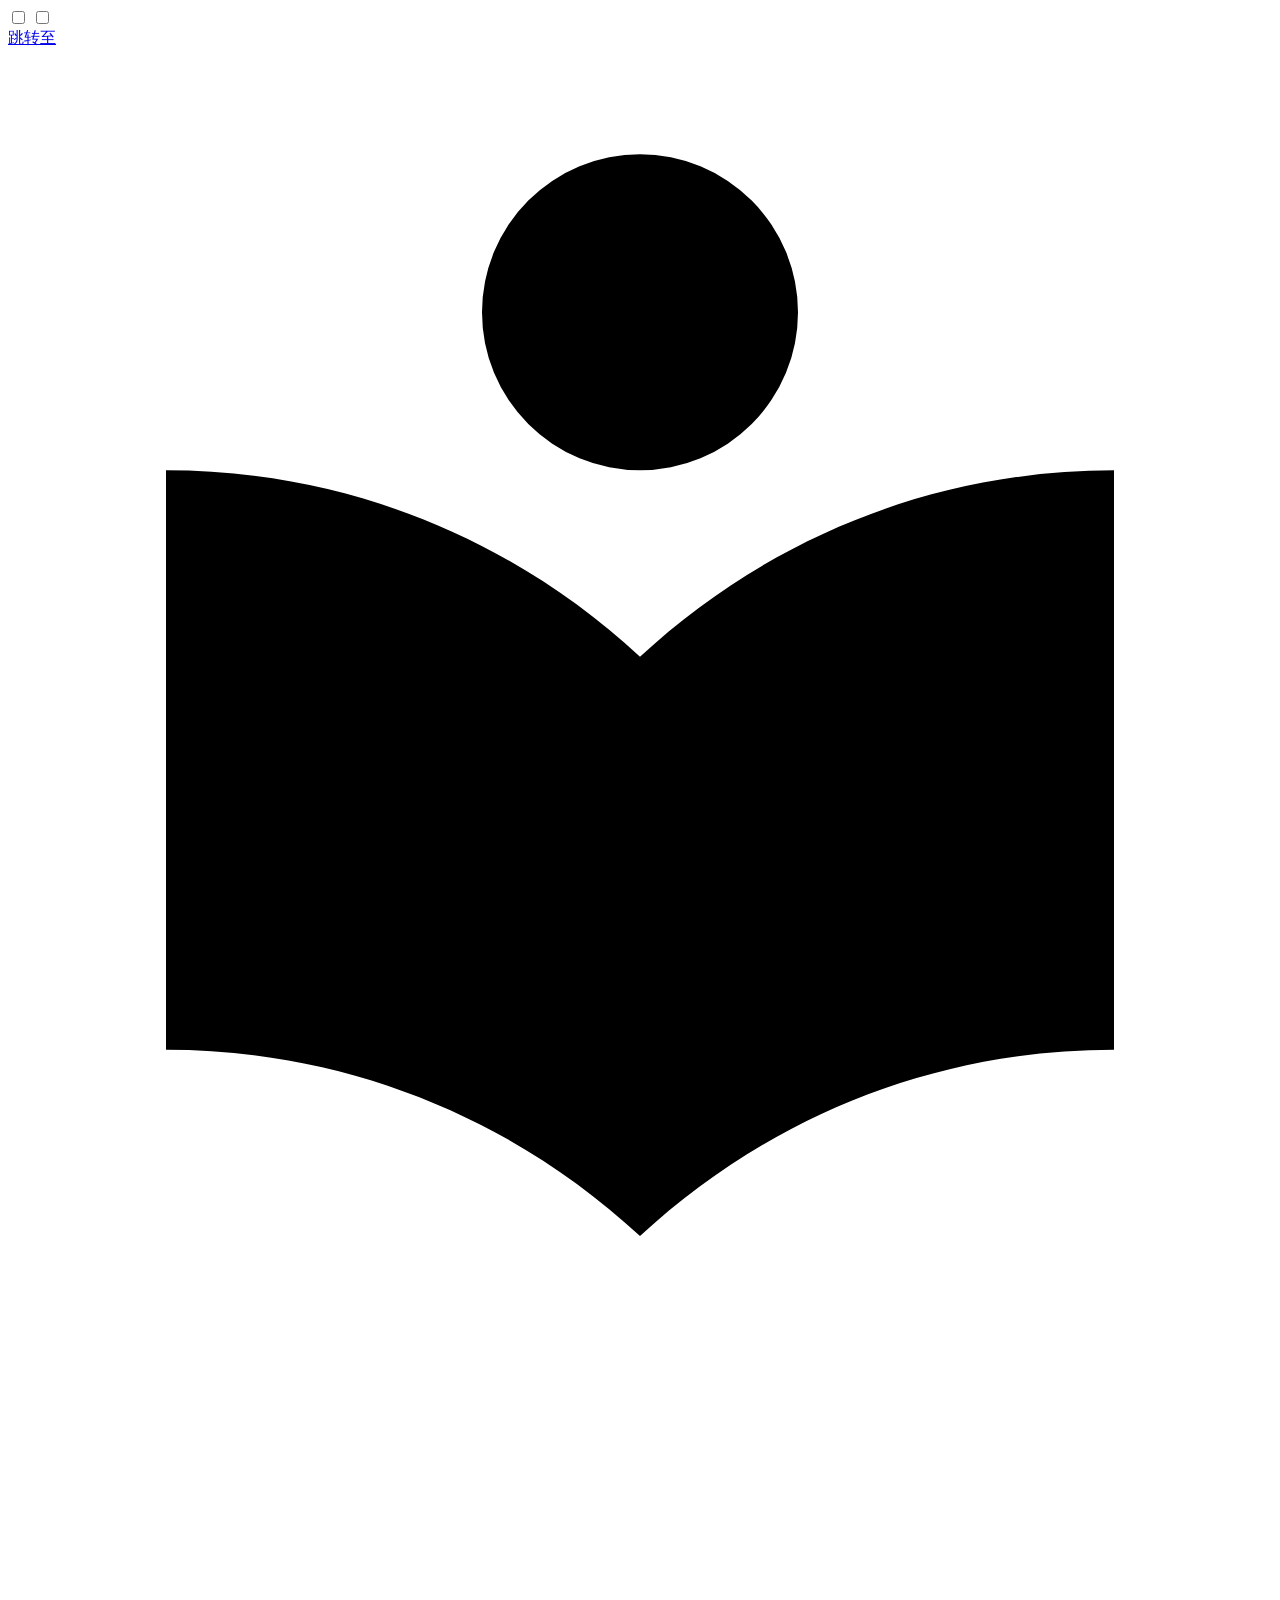
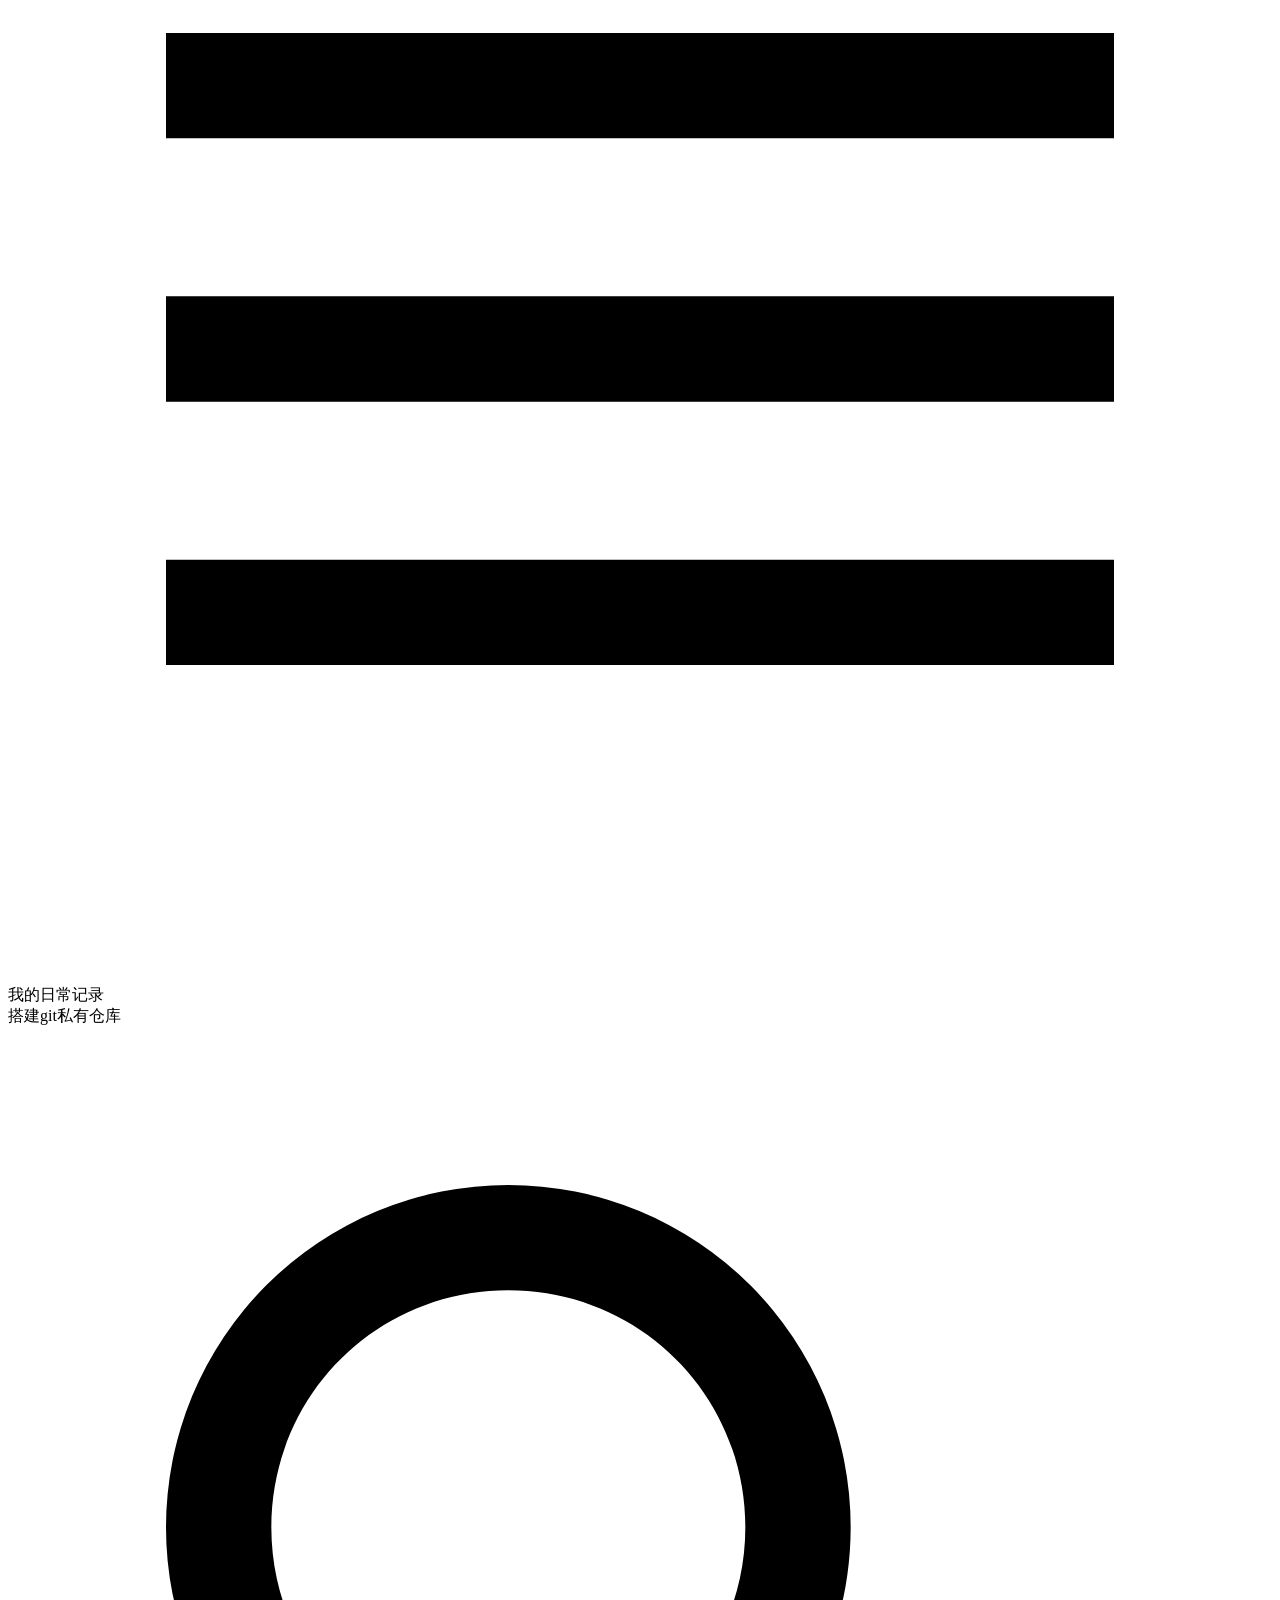
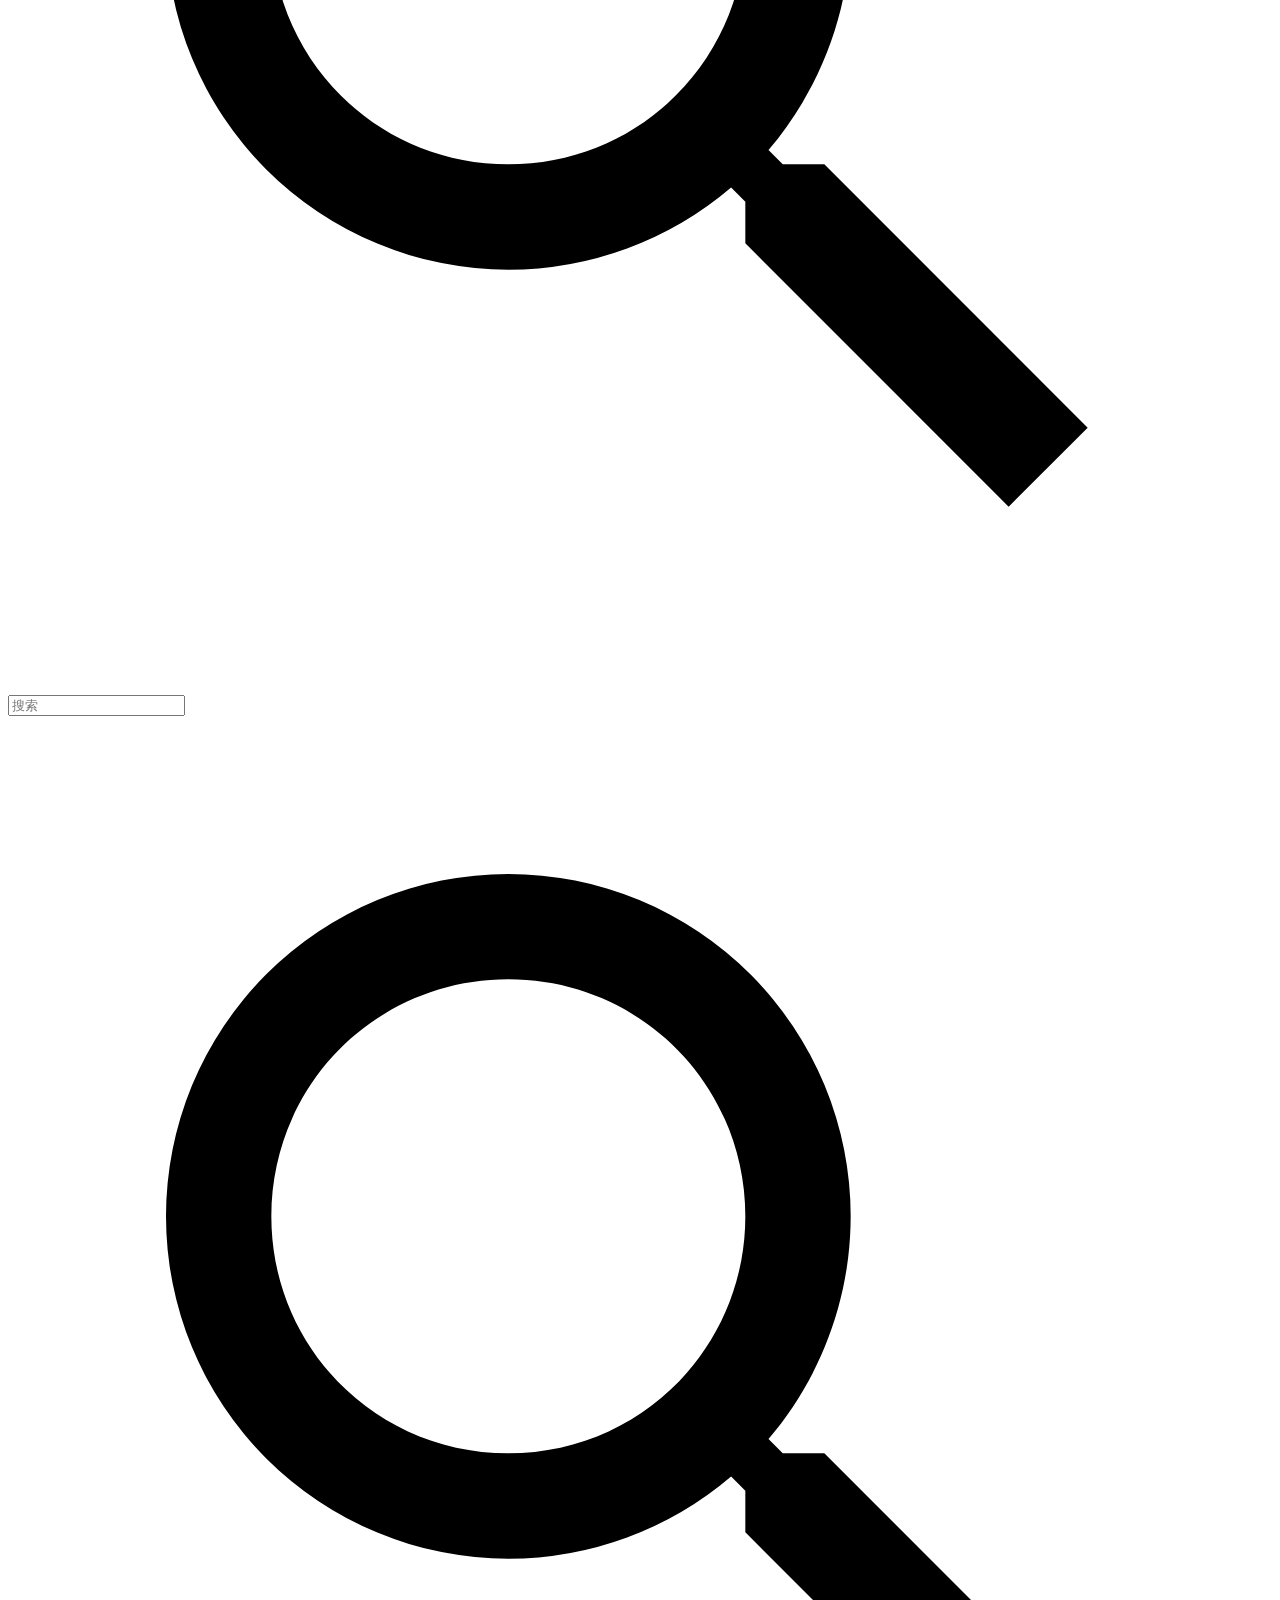
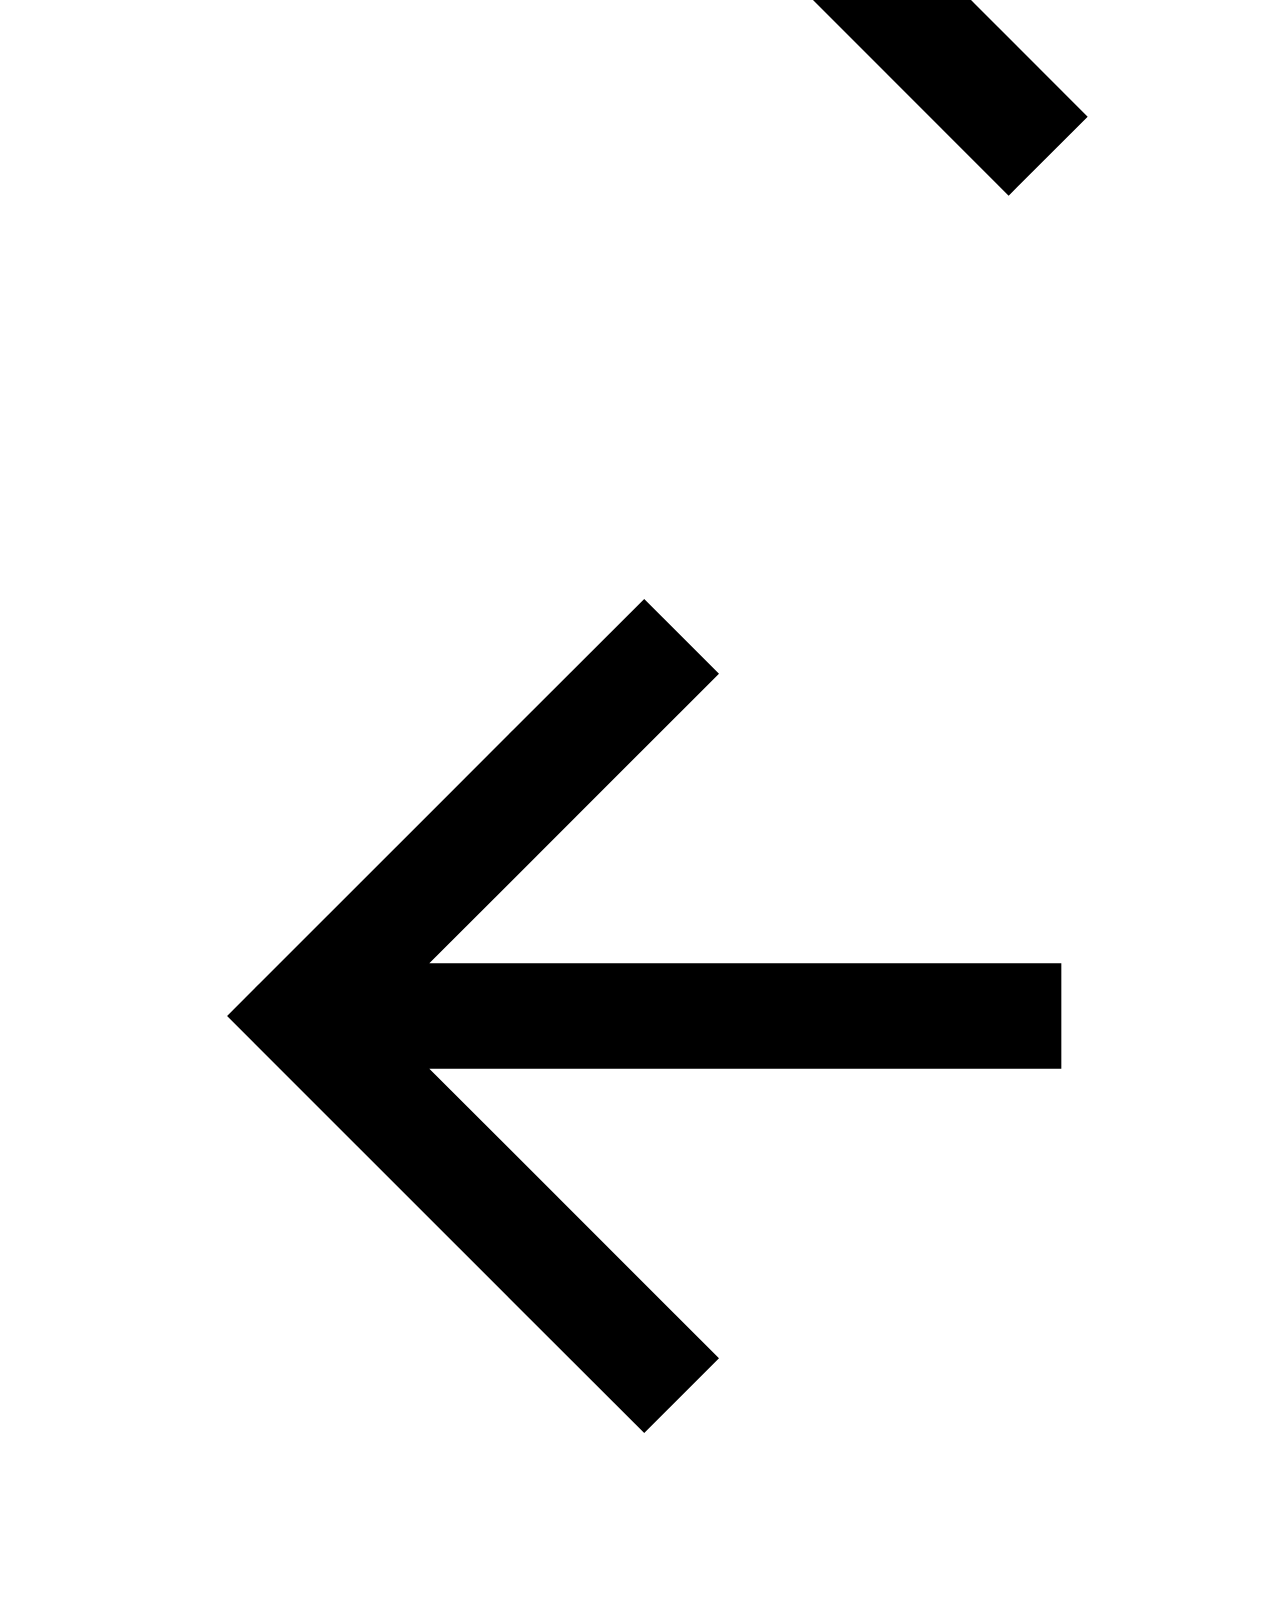
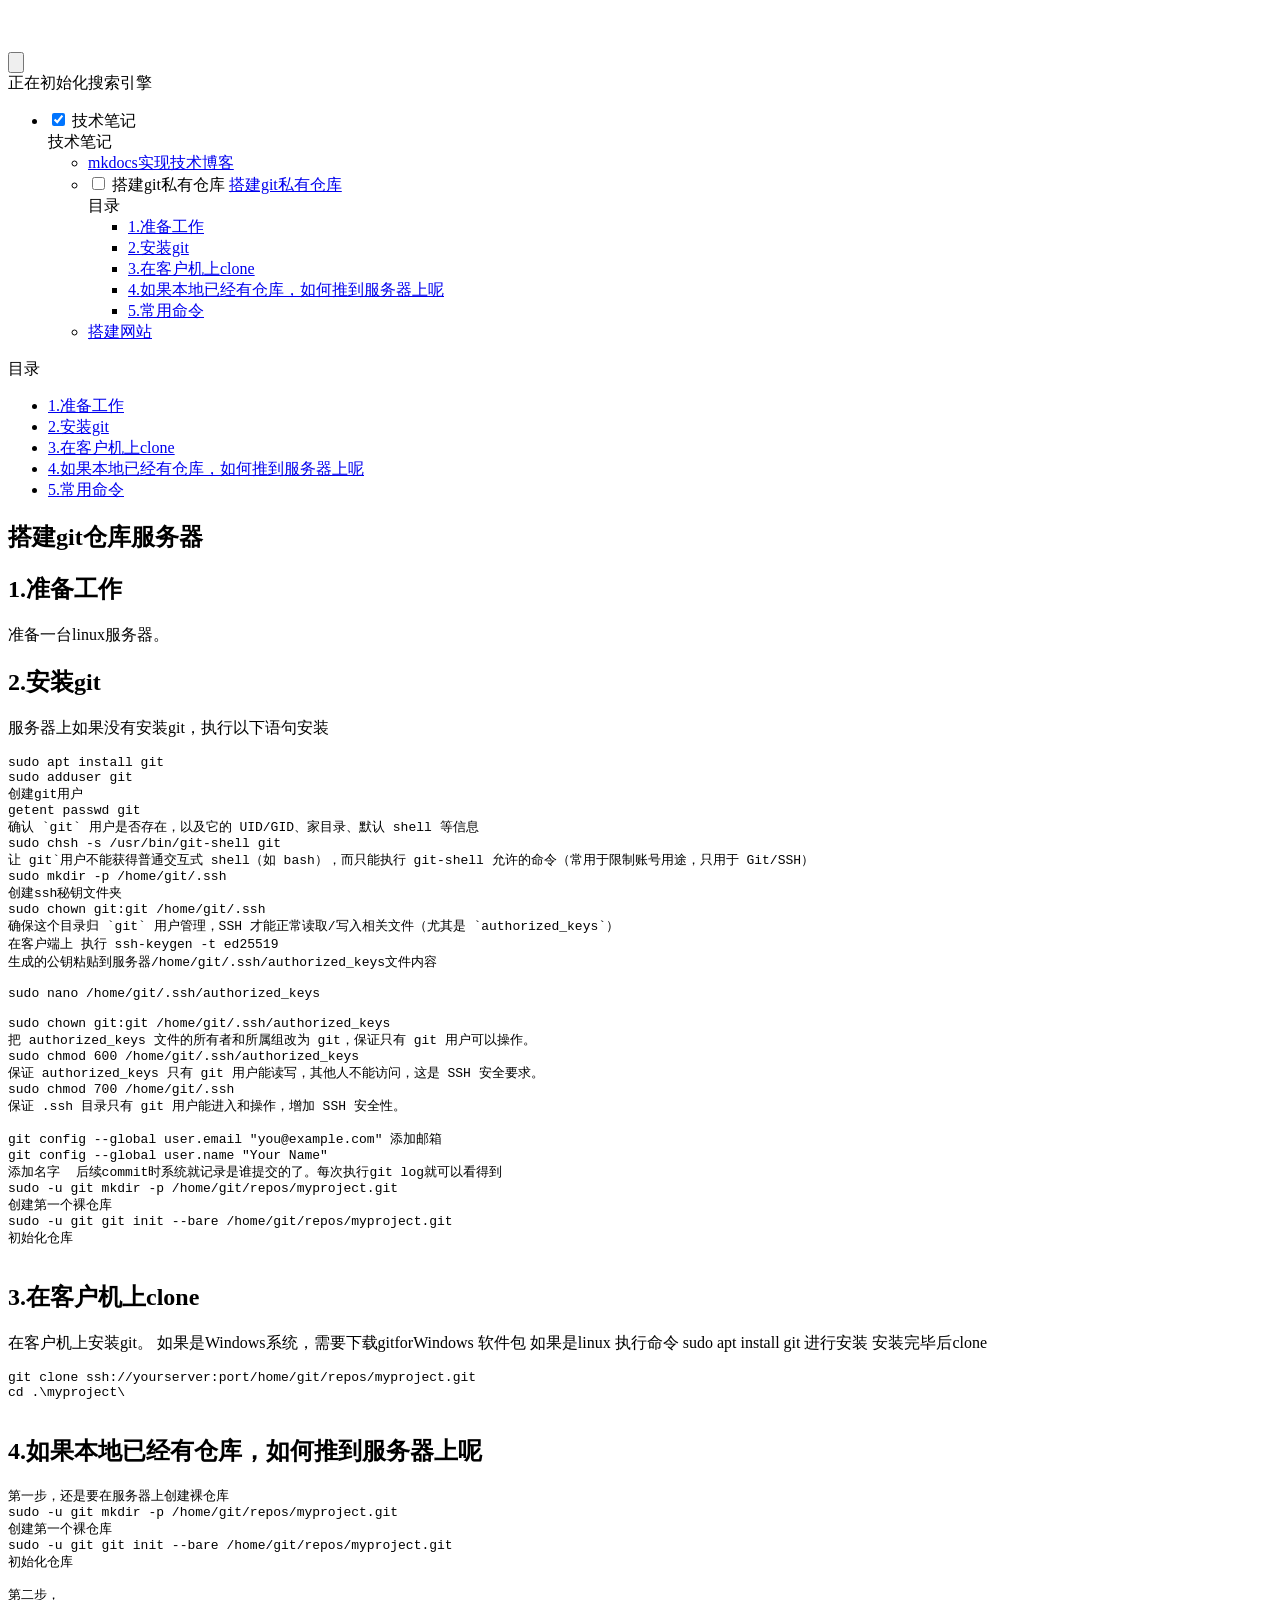
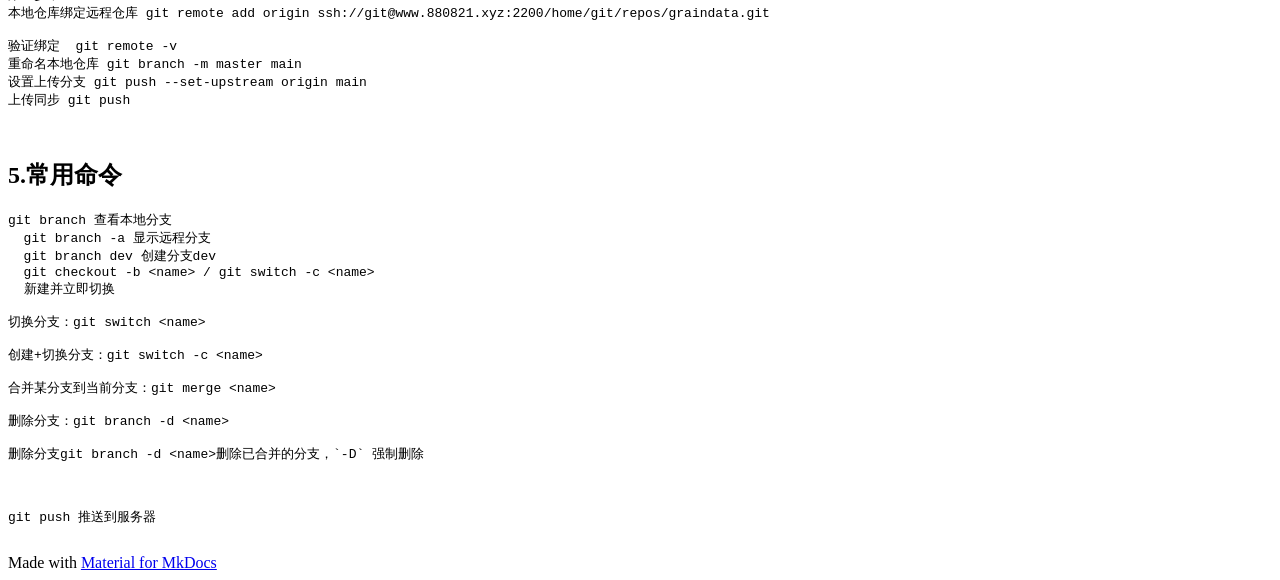
==== files/gitserver/index.html @ f260951c "Deployed 0331716 with MkDocs version: 1.6.1" ====
<!doctype html>
<html lang="zh" class="no-js">
  <head>
    
      <meta charset="utf-8">
      <meta name="viewport" content="width=device-width,initial-scale=1">
      
      
      
      
        <link rel="prev" href="../mkdocs/">
      
      
        <link rel="next" href="../website/">
      
      
        
      
      
      <link rel="icon" href="../../assets/images/favicon.png">
      <meta name="generator" content="mkdocs-1.6.1, mkdocs-material-9.7.0">
    
    
      
        <title>搭建git私有仓库 - 我的日常记录</title>
      
    
    
      <link rel="stylesheet" href="../../assets/stylesheets/main.618322db.min.css">
      
      


    
    
      
    
    
      
        
        
        <link rel="preconnect" href="https://fonts.gstatic.com" crossorigin>
        <link rel="stylesheet" href="https://fonts.googleapis.com/css?family=Roboto:300,300i,400,400i,700,700i%7CRoboto+Mono:400,400i,700,700i&display=fallback">
        <style>:root{--md-text-font:"Roboto";--md-code-font:"Roboto Mono"}</style>
      
    
    
      <link rel="stylesheet" href="../../stylesheets/extra.css">
    
    <script>__md_scope=new URL("../..",location),__md_hash=e=>[...e].reduce(((e,_)=>(e<<5)-e+_.charCodeAt(0)),0),__md_get=(e,_=localStorage,t=__md_scope)=>JSON.parse(_.getItem(t.pathname+"."+e)),__md_set=(e,_,t=localStorage,a=__md_scope)=>{try{t.setItem(a.pathname+"."+e,JSON.stringify(_))}catch(e){}}</script>
    
      

    
    
  </head>
  
  
    <body dir="ltr">
  
    
    <input class="md-toggle" data-md-toggle="drawer" type="checkbox" id="__drawer" autocomplete="off">
    <input class="md-toggle" data-md-toggle="search" type="checkbox" id="__search" autocomplete="off">
    <label class="md-overlay" for="__drawer"></label>
    <div data-md-component="skip">
      
        
        <a href="#git" class="md-skip">
          跳转至
        </a>
      
    </div>
    <div data-md-component="announce">
      
    </div>
    
    
      

  

<header class="md-header md-header--shadow" data-md-component="header">
  <nav class="md-header__inner md-grid" aria-label="页眉">
    <a href="../.." title="我的日常记录" class="md-header__button md-logo" aria-label="我的日常记录" data-md-component="logo">
      
  
  <svg xmlns="http://www.w3.org/2000/svg" viewBox="0 0 24 24"><path d="M12 8a3 3 0 0 0 3-3 3 3 0 0 0-3-3 3 3 0 0 0-3 3 3 3 0 0 0 3 3m0 3.54C9.64 9.35 6.5 8 3 8v11c3.5 0 6.64 1.35 9 3.54 2.36-2.19 5.5-3.54 9-3.54V8c-3.5 0-6.64 1.35-9 3.54"/></svg>

    </a>
    <label class="md-header__button md-icon" for="__drawer">
      
      <svg xmlns="http://www.w3.org/2000/svg" viewBox="0 0 24 24"><path d="M3 6h18v2H3zm0 5h18v2H3zm0 5h18v2H3z"/></svg>
    </label>
    <div class="md-header__title" data-md-component="header-title">
      <div class="md-header__ellipsis">
        <div class="md-header__topic">
          <span class="md-ellipsis">
            我的日常记录
          </span>
        </div>
        <div class="md-header__topic" data-md-component="header-topic">
          <span class="md-ellipsis">
            
              搭建git私有仓库
            
          </span>
        </div>
      </div>
    </div>
    
    
      <script>var palette=__md_get("__palette");if(palette&&palette.color){if("(prefers-color-scheme)"===palette.color.media){var media=matchMedia("(prefers-color-scheme: light)"),input=document.querySelector(media.matches?"[data-md-color-media='(prefers-color-scheme: light)']":"[data-md-color-media='(prefers-color-scheme: dark)']");palette.color.media=input.getAttribute("data-md-color-media"),palette.color.scheme=input.getAttribute("data-md-color-scheme"),palette.color.primary=input.getAttribute("data-md-color-primary"),palette.color.accent=input.getAttribute("data-md-color-accent")}for(var[key,value]of Object.entries(palette.color))document.body.setAttribute("data-md-color-"+key,value)}</script>
    
    
    
      
      
        <label class="md-header__button md-icon" for="__search">
          
          <svg xmlns="http://www.w3.org/2000/svg" viewBox="0 0 24 24"><path d="M9.5 3A6.5 6.5 0 0 1 16 9.5c0 1.61-.59 3.09-1.56 4.23l.27.27h.79l5 5-1.5 1.5-5-5v-.79l-.27-.27A6.52 6.52 0 0 1 9.5 16 6.5 6.5 0 0 1 3 9.5 6.5 6.5 0 0 1 9.5 3m0 2C7 5 5 7 5 9.5S7 14 9.5 14 14 12 14 9.5 12 5 9.5 5"/></svg>
        </label>
        <div class="md-search" data-md-component="search" role="dialog">
  <label class="md-search__overlay" for="__search"></label>
  <div class="md-search__inner" role="search">
    <form class="md-search__form" name="search">
      <input type="text" class="md-search__input" name="query" aria-label="搜索" placeholder="搜索" autocapitalize="off" autocorrect="off" autocomplete="off" spellcheck="false" data-md-component="search-query" required>
      <label class="md-search__icon md-icon" for="__search">
        
        <svg xmlns="http://www.w3.org/2000/svg" viewBox="0 0 24 24"><path d="M9.5 3A6.5 6.5 0 0 1 16 9.5c0 1.61-.59 3.09-1.56 4.23l.27.27h.79l5 5-1.5 1.5-5-5v-.79l-.27-.27A6.52 6.52 0 0 1 9.5 16 6.5 6.5 0 0 1 3 9.5 6.5 6.5 0 0 1 9.5 3m0 2C7 5 5 7 5 9.5S7 14 9.5 14 14 12 14 9.5 12 5 9.5 5"/></svg>
        
        <svg xmlns="http://www.w3.org/2000/svg" viewBox="0 0 24 24"><path d="M20 11v2H8l5.5 5.5-1.42 1.42L4.16 12l7.92-7.92L13.5 5.5 8 11z"/></svg>
      </label>
      <nav class="md-search__options" aria-label="查找">
        
        <button type="reset" class="md-search__icon md-icon" title="清空当前内容" aria-label="清空当前内容" tabindex="-1">
          
          <svg xmlns="http://www.w3.org/2000/svg" viewBox="0 0 24 24"><path d="M19 6.41 17.59 5 12 10.59 6.41 5 5 6.41 10.59 12 5 17.59 6.41 19 12 13.41 17.59 19 19 17.59 13.41 12z"/></svg>
        </button>
      </nav>
      
    </form>
    <div class="md-search__output">
      <div class="md-search__scrollwrap" tabindex="0" data-md-scrollfix>
        <div class="md-search-result" data-md-component="search-result">
          <div class="md-search-result__meta">
            正在初始化搜索引擎
          </div>
          <ol class="md-search-result__list" role="presentation"></ol>
        </div>
      </div>
    </div>
  </div>
</div>
      
    
    
  </nav>
  
</header>
    
    <div class="md-container" data-md-component="container">
      
      
        
          
        
      
      <main class="md-main" data-md-component="main">
        <div class="md-main__inner md-grid">
          
            
              
              <div class="md-sidebar md-sidebar--primary" data-md-component="sidebar" data-md-type="navigation" >
                <div class="md-sidebar__scrollwrap">
                  <div class="md-sidebar__inner">
                    



<nav class="md-nav md-nav--primary" aria-label="导航栏" data-md-level="0">
  <label class="md-nav__title" for="__drawer">
    <a href="../.." title="我的日常记录" class="md-nav__button md-logo" aria-label="我的日常记录" data-md-component="logo">
      
  
  <svg xmlns="http://www.w3.org/2000/svg" viewBox="0 0 24 24"><path d="M12 8a3 3 0 0 0 3-3 3 3 0 0 0-3-3 3 3 0 0 0-3 3 3 3 0 0 0 3 3m0 3.54C9.64 9.35 6.5 8 3 8v11c3.5 0 6.64 1.35 9 3.54 2.36-2.19 5.5-3.54 9-3.54V8c-3.5 0-6.64 1.35-9 3.54"/></svg>

    </a>
    我的日常记录
  </label>
  
  <ul class="md-nav__list" data-md-scrollfix>
    
      
      
  
  
    
  
  
  
    
    
    
    
      
        
        
      
    
    
    <li class="md-nav__item md-nav__item--active md-nav__item--section md-nav__item--nested">
      
        
        
        <input class="md-nav__toggle md-toggle " type="checkbox" id="__nav_1" checked>
        
          
          <label class="md-nav__link" for="__nav_1" id="__nav_1_label" tabindex="">
            
  
  
  <span class="md-ellipsis">
    
  
    技术笔记
  

    
  </span>
  
  

            <span class="md-nav__icon md-icon"></span>
          </label>
        
        <nav class="md-nav" data-md-level="1" aria-labelledby="__nav_1_label" aria-expanded="true">
          <label class="md-nav__title" for="__nav_1">
            <span class="md-nav__icon md-icon"></span>
            
  
    技术笔记
  

          </label>
          <ul class="md-nav__list" data-md-scrollfix>
            
              
                
  
  
  
  
    <li class="md-nav__item">
      <a href="../mkdocs/" class="md-nav__link">
        
  
  
  <span class="md-ellipsis">
    
  
    mkdocs实现技术博客
  

    
  </span>
  
  

      </a>
    </li>
  

              
            
              
                
  
  
    
  
  
  
    <li class="md-nav__item md-nav__item--active">
      
      <input class="md-nav__toggle md-toggle" type="checkbox" id="__toc">
      
      
        
      
      
        <label class="md-nav__link md-nav__link--active" for="__toc">
          
  
  
  <span class="md-ellipsis">
    
  
    搭建git私有仓库
  

    
  </span>
  
  

          <span class="md-nav__icon md-icon"></span>
        </label>
      
      <a href="./" class="md-nav__link md-nav__link--active">
        
  
  
  <span class="md-ellipsis">
    
  
    搭建git私有仓库
  

    
  </span>
  
  

      </a>
      
        

<nav class="md-nav md-nav--secondary" aria-label="目录">
  
  
  
    
  
  
    <label class="md-nav__title" for="__toc">
      <span class="md-nav__icon md-icon"></span>
      目录
    </label>
    <ul class="md-nav__list" data-md-component="toc" data-md-scrollfix>
      
        <li class="md-nav__item">
  <a href="#1" class="md-nav__link">
    <span class="md-ellipsis">
      
        1.准备工作
      
    </span>
  </a>
  
</li>
      
        <li class="md-nav__item">
  <a href="#2git" class="md-nav__link">
    <span class="md-ellipsis">
      
        2.安装git
      
    </span>
  </a>
  
</li>
      
        <li class="md-nav__item">
  <a href="#3clone" class="md-nav__link">
    <span class="md-ellipsis">
      
        3.在客户机上clone
      
    </span>
  </a>
  
</li>
      
        <li class="md-nav__item">
  <a href="#4" class="md-nav__link">
    <span class="md-ellipsis">
      
        4.如果本地已经有仓库，如何推到服务器上呢
      
    </span>
  </a>
  
</li>
      
        <li class="md-nav__item">
  <a href="#5" class="md-nav__link">
    <span class="md-ellipsis">
      
        5.常用命令
      
    </span>
  </a>
  
</li>
      
    </ul>
  
</nav>
      
    </li>
  

              
            
              
                
  
  
  
  
    <li class="md-nav__item">
      <a href="../website/" class="md-nav__link">
        
  
  
  <span class="md-ellipsis">
    
  
    搭建网站
  

    
  </span>
  
  

      </a>
    </li>
  

              
            
          </ul>
        </nav>
      
    </li>
  

    
  </ul>
</nav>
                  </div>
                </div>
              </div>
            
            
              
              <div class="md-sidebar md-sidebar--secondary" data-md-component="sidebar" data-md-type="toc" >
                <div class="md-sidebar__scrollwrap">
                  <div class="md-sidebar__inner">
                    

<nav class="md-nav md-nav--secondary" aria-label="目录">
  
  
  
    
  
  
    <label class="md-nav__title" for="__toc">
      <span class="md-nav__icon md-icon"></span>
      目录
    </label>
    <ul class="md-nav__list" data-md-component="toc" data-md-scrollfix>
      
        <li class="md-nav__item">
  <a href="#1" class="md-nav__link">
    <span class="md-ellipsis">
      
        1.准备工作
      
    </span>
  </a>
  
</li>
      
        <li class="md-nav__item">
  <a href="#2git" class="md-nav__link">
    <span class="md-ellipsis">
      
        2.安装git
      
    </span>
  </a>
  
</li>
      
        <li class="md-nav__item">
  <a href="#3clone" class="md-nav__link">
    <span class="md-ellipsis">
      
        3.在客户机上clone
      
    </span>
  </a>
  
</li>
      
        <li class="md-nav__item">
  <a href="#4" class="md-nav__link">
    <span class="md-ellipsis">
      
        4.如果本地已经有仓库，如何推到服务器上呢
      
    </span>
  </a>
  
</li>
      
        <li class="md-nav__item">
  <a href="#5" class="md-nav__link">
    <span class="md-ellipsis">
      
        5.常用命令
      
    </span>
  </a>
  
</li>
      
    </ul>
  
</nav>
                  </div>
                </div>
              </div>
            
          
          
            <div class="md-content" data-md-component="content">
              
              <article class="md-content__inner md-typeset">
                
                  



<h1 id="git">搭建git仓库服务器</h1>
<h2 id="1">1.准备工作</h2>
<p>准备一台linux服务器。</p>
<h2 id="2git">2.安装git</h2>
<p>服务器上如果没有安装git，执行以下语句安装</p>
<pre><code>sudo apt install git
sudo adduser git 
创建git用户
getent passwd git 
确认 `git` 用户是否存在，以及它的 UID/GID、家目录、默认 shell 等信息
sudo chsh -s /usr/bin/git-shell git 
让 git`用户不能获得普通交互式 shell（如 bash），而只能执行 git-shell 允许的命令（常用于限制账号用途，只用于 Git/SSH）
sudo mkdir -p /home/git/.ssh 
创建ssh秘钥文件夹
sudo chown git:git /home/git/.ssh
确保这个目录归 `git` 用户管理，SSH 才能正常读取/写入相关文件（尤其是 `authorized_keys`）
在客户端上 执行 ssh-keygen -t ed25519 
生成的公钥粘贴到服务器/home/git/.ssh/authorized_keys文件内容

sudo nano /home/git/.ssh/authorized_keys

sudo chown git:git /home/git/.ssh/authorized_keys
把 authorized_keys 文件的所有者和所属组改为 git，保证只有 git 用户可以操作。
sudo chmod 600 /home/git/.ssh/authorized_keys
保证 authorized_keys 只有 git 用户能读写，其他人不能访问，这是 SSH 安全要求。
sudo chmod 700 /home/git/.ssh
保证 .ssh 目录只有 git 用户能进入和操作，增加 SSH 安全性。

git config --global user.email &quot;you@example.com&quot; 添加邮箱
git config --global user.name &quot;Your Name&quot;
添加名字  后续commit时系统就记录是谁提交的了。每次执行git log就可以看得到
sudo -u git mkdir -p /home/git/repos/myproject.git
创建第一个裸仓库
sudo -u git git init --bare /home/git/repos/myproject.git
初始化仓库

</code></pre>
<h2 id="3clone">3.在客户机上clone</h2>
<p>在客户机上安装git。
如果是Windows系统，需要下载gitforWindows 软件包
如果是linux 
执行命令 sudo apt install git 进行安装
安装完毕后clone</p>
<pre><code>git clone ssh://yourserver:port/home/git/repos/myproject.git
cd .\myproject\

</code></pre>
<h2 id="4">4.如果本地已经有仓库，如何推到服务器上呢</h2>
<pre><code>第一步，还是要在服务器上创建裸仓库
sudo -u git mkdir -p /home/git/repos/myproject.git
创建第一个裸仓库
sudo -u git git init --bare /home/git/repos/myproject.git
初始化仓库

第二步，
本地仓库绑定远程仓库 git remote add origin ssh://git@www.880821.xyz:2200/home/git/repos/graindata.git

验证绑定  git remote -v
重命名本地仓库 git branch -m master main
设置上传分支 git push --set-upstream origin main
上传同步 git push


</code></pre>
<h2 id="5">5.常用命令</h2>
<pre><code>git branch 查看本地分支
  git branch -a 显示远程分支
  git branch dev 创建分支dev
  git checkout -b &lt;name&gt; / git switch -c &lt;name&gt;
  新建并立即切换

切换分支：git switch &lt;name&gt;

创建+切换分支：git switch -c &lt;name&gt;

合并某分支到当前分支：git merge &lt;name&gt;

删除分支：git branch -d &lt;name&gt;

删除分支git branch -d &lt;name&gt;删除已合并的分支，`-D` 强制删除



git push 推送到服务器

</code></pre>












                
              </article>
            </div>
          
          
<script>var target=document.getElementById(location.hash.slice(1));target&&target.name&&(target.checked=target.name.startsWith("__tabbed_"))</script>
        </div>
        
      </main>
      
        <footer class="md-footer">
  
  <div class="md-footer-meta md-typeset">
    <div class="md-footer-meta__inner md-grid">
      <div class="md-copyright">
  
  
    Made with
    <a href="https://squidfunk.github.io/mkdocs-material/" target="_blank" rel="noopener">
      Material for MkDocs
    </a>
  
</div>
      
    </div>
  </div>
</footer>
      
    </div>
    <div class="md-dialog" data-md-component="dialog">
      <div class="md-dialog__inner md-typeset"></div>
    </div>
    
    
    
      
      
      <script id="__config" type="application/json">{"annotate": null, "base": "../..", "features": ["navigation.sections", "navigation.expand"], "search": "../../assets/javascripts/workers/search.7a47a382.min.js", "tags": null, "translations": {"clipboard.copied": "\u5df2\u590d\u5236", "clipboard.copy": "\u590d\u5236", "search.result.more.one": "\u5728\u8be5\u9875\u4e0a\u8fd8\u6709 1 \u4e2a\u7b26\u5408\u6761\u4ef6\u7684\u7ed3\u679c", "search.result.more.other": "\u5728\u8be5\u9875\u4e0a\u8fd8\u6709 # \u4e2a\u7b26\u5408\u6761\u4ef6\u7684\u7ed3\u679c", "search.result.none": "\u6ca1\u6709\u627e\u5230\u7b26\u5408\u6761\u4ef6\u7684\u7ed3\u679c", "search.result.one": "\u627e\u5230 1 \u4e2a\u7b26\u5408\u6761\u4ef6\u7684\u7ed3\u679c", "search.result.other": "# \u4e2a\u7b26\u5408\u6761\u4ef6\u7684\u7ed3\u679c", "search.result.placeholder": "\u952e\u5165\u4ee5\u5f00\u59cb\u641c\u7d22", "search.result.term.missing": "\u7f3a\u5c11", "select.version": "\u9009\u62e9\u5f53\u524d\u7248\u672c"}, "version": null}</script>
    
    
      <script src="../../assets/javascripts/bundle.e71a0d61.min.js"></script>
      
    
  </body>
</html>
---- stylesheets/extra.css ----
/* 隐藏左侧导航栏顶部的 site_name */
.md-nav--primary > .md-nav__title {
  display: none;
}
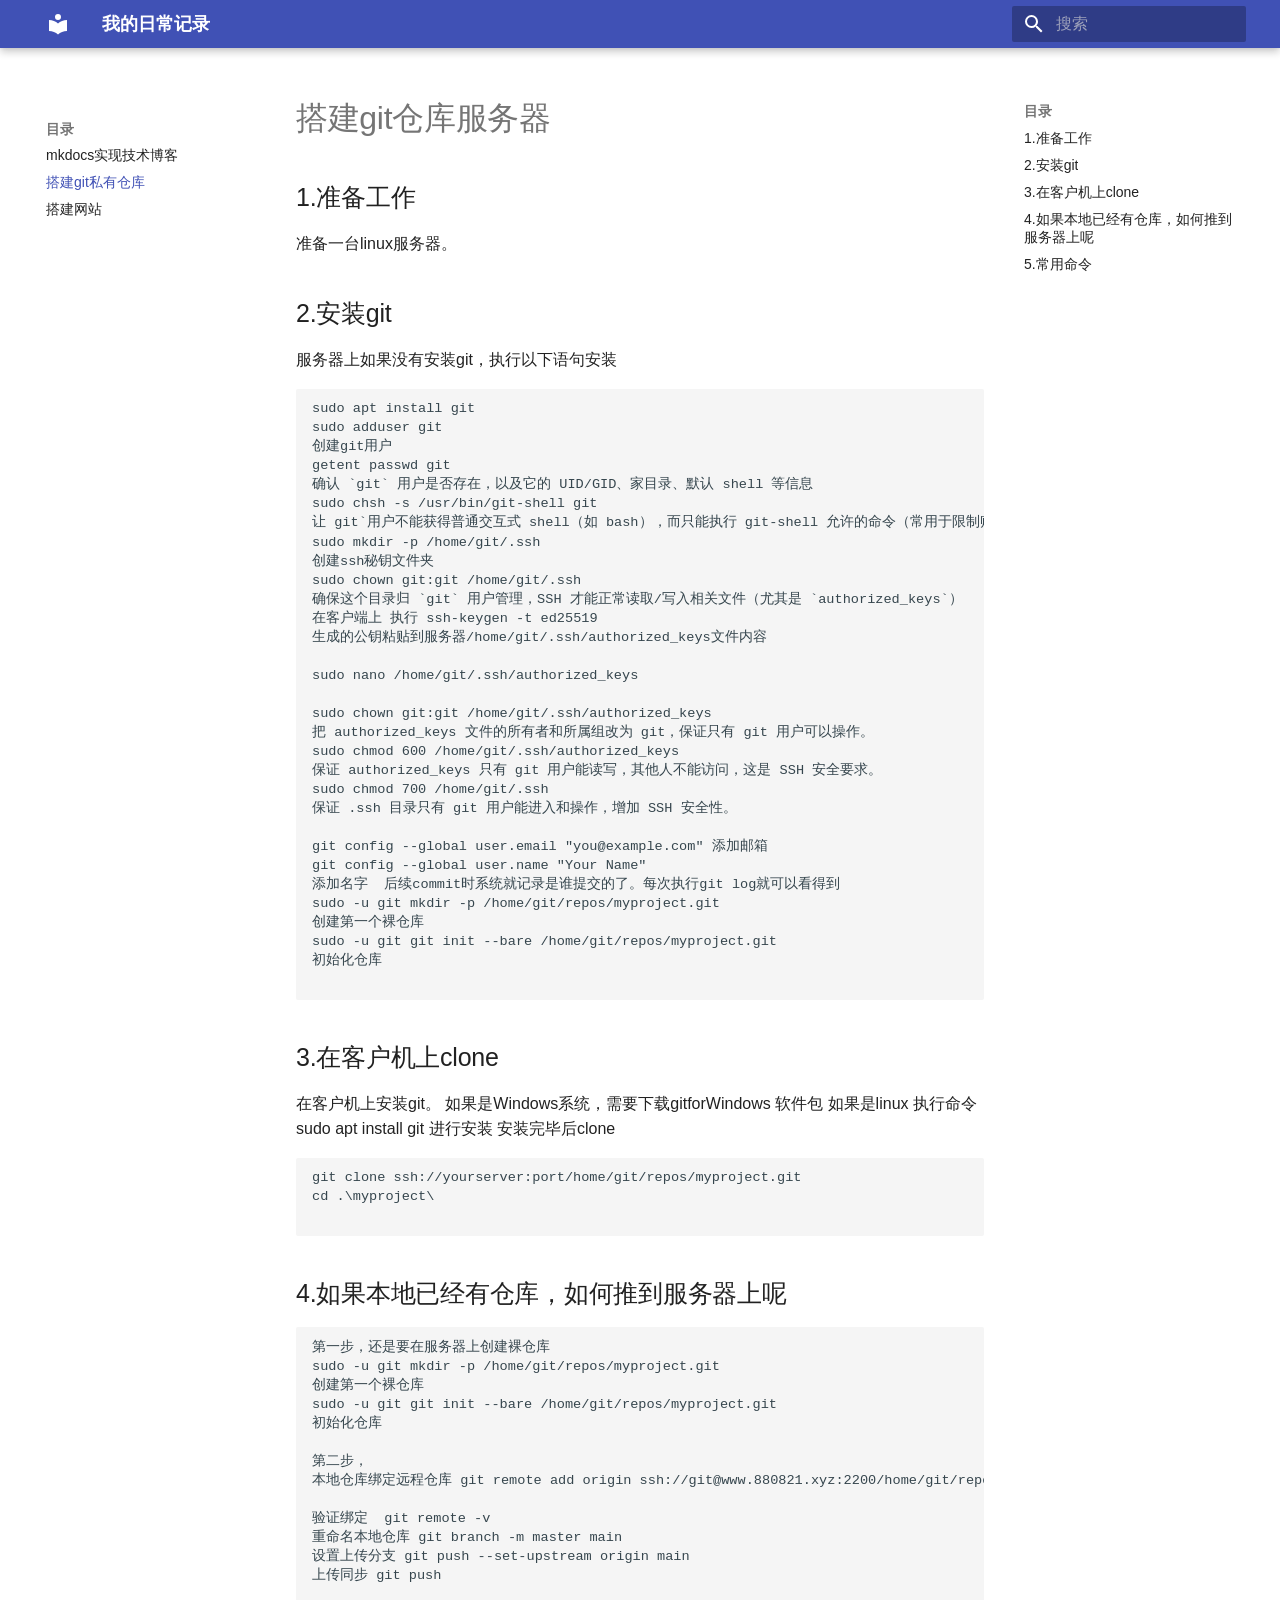
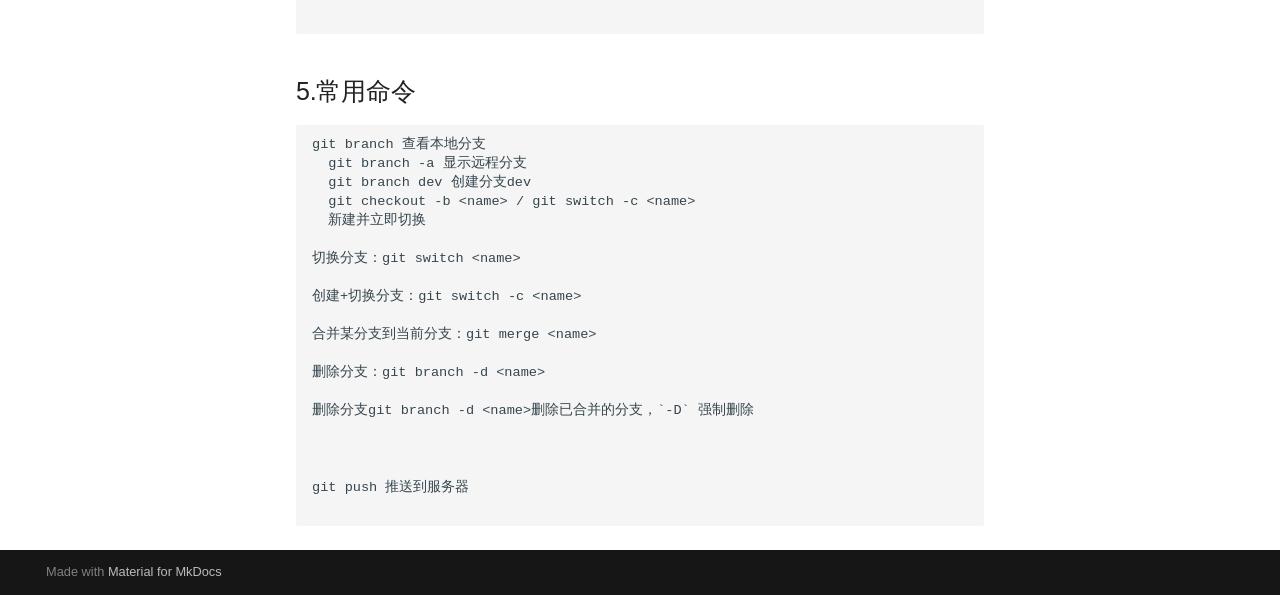
==== commit 26bc3b8a: "Deployed 0331716 with MkDocs version: 1.6.1" ====
--- a/files/gitserver/index.html
+++ b/files/gitserver/index.html
@@ -19,7 +19,7 @@
       
       
       <link rel="icon" href="../../assets/images/favicon.png">
-      <meta name="generator" content="mkdocs-1.6.1, mkdocs-material-9.7.0">
+      <meta name="generator" content="mkdocs-1.6.1, mkdocs-material-9.7.1">
     
     
       
@@ -27,7 +27,7 @@
       
     
     
-      <link rel="stylesheet" href="../../assets/stylesheets/main.618322db.min.css">
+      <link rel="stylesheet" href="../../assets/stylesheets/main.484c7ddc.min.css">
       
       
 
@@ -223,7 +223,7 @@
   <span class="md-ellipsis">
     
   
-    技术笔记
+    目录
   
 
     
@@ -239,7 +239,7 @@
             <span class="md-nav__icon md-icon"></span>
             
   
-    技术笔记
+    目录
   
 
           </label>
@@ -671,10 +671,10 @@
     
       
       
-      <script id="__config" type="application/json">{"annotate": null, "base": "../..", "features": ["navigation.sections", "navigation.expand"], "search": "../../assets/javascripts/workers/search.7a47a382.min.js", "tags": null, "translations": {"clipboard.copied": "\u5df2\u590d\u5236", "clipboard.copy": "\u590d\u5236", "search.result.more.one": "\u5728\u8be5\u9875\u4e0a\u8fd8\u6709 1 \u4e2a\u7b26\u5408\u6761\u4ef6\u7684\u7ed3\u679c", "search.result.more.other": "\u5728\u8be5\u9875\u4e0a\u8fd8\u6709 # \u4e2a\u7b26\u5408\u6761\u4ef6\u7684\u7ed3\u679c", "search.result.none": "\u6ca1\u6709\u627e\u5230\u7b26\u5408\u6761\u4ef6\u7684\u7ed3\u679c", "search.result.one": "\u627e\u5230 1 \u4e2a\u7b26\u5408\u6761\u4ef6\u7684\u7ed3\u679c", "search.result.other": "# \u4e2a\u7b26\u5408\u6761\u4ef6\u7684\u7ed3\u679c", "search.result.placeholder": "\u952e\u5165\u4ee5\u5f00\u59cb\u641c\u7d22", "search.result.term.missing": "\u7f3a\u5c11", "select.version": "\u9009\u62e9\u5f53\u524d\u7248\u672c"}, "version": null}</script>
-    
-    
-      <script src="../../assets/javascripts/bundle.e71a0d61.min.js"></script>
+      <script id="__config" type="application/json">{"annotate": null, "base": "../..", "features": ["navigation.sections", "navigation.expand"], "search": "../../assets/javascripts/workers/search.2c215733.min.js", "tags": null, "translations": {"clipboard.copied": "\u5df2\u590d\u5236", "clipboard.copy": "\u590d\u5236", "search.result.more.one": "\u5728\u8be5\u9875\u4e0a\u8fd8\u6709 1 \u4e2a\u7b26\u5408\u6761\u4ef6\u7684\u7ed3\u679c", "search.result.more.other": "\u5728\u8be5\u9875\u4e0a\u8fd8\u6709 # \u4e2a\u7b26\u5408\u6761\u4ef6\u7684\u7ed3\u679c", "search.result.none": "\u6ca1\u6709\u627e\u5230\u7b26\u5408\u6761\u4ef6\u7684\u7ed3\u679c", "search.result.one": "\u627e\u5230 1 \u4e2a\u7b26\u5408\u6761\u4ef6\u7684\u7ed3\u679c", "search.result.other": "# \u4e2a\u7b26\u5408\u6761\u4ef6\u7684\u7ed3\u679c", "search.result.placeholder": "\u952e\u5165\u4ee5\u5f00\u59cb\u641c\u7d22", "search.result.term.missing": "\u7f3a\u5c11", "select.version": "\u9009\u62e9\u5f53\u524d\u7248\u672c"}, "version": null}</script>
+    
+    
+      <script src="../../assets/javascripts/bundle.79ae519e.min.js"></script>
       
     
   </body>
--- a/assets/stylesheets/main.484c7ddc.min.css
+++ b/assets/stylesheets/main.484c7ddc.min.css
@@ -0,0 +1 @@
+@charset "UTF-8";html{-webkit-text-size-adjust:none;-moz-text-size-adjust:none;text-size-adjust:none;box-sizing:border-box}*,:after,:before{box-sizing:inherit}@media (prefers-reduced-motion){*,:after,:before{transition:none!important}}body{margin:0}a,button,input,label{-webkit-tap-highlight-color:transparent}a{color:inherit;text-decoration:none}hr{border:0;box-sizing:initial;display:block;height:.05rem;overflow:visible;padding:0}small{font-size:80%}sub,sup{line-height:1em}img{border-style:none}table{border-collapse:initial;border-spacing:0}td,th{font-weight:400;vertical-align:top}button{background:#0000;border:0;font-family:inherit;font-size:inherit;margin:0;padding:0}input{border:0;outline:none}:root{--md-primary-fg-color:#4051b5;--md-primary-fg-color--light:#5d6cc0;--md-primary-fg-color--dark:#303fa1;--md-primary-bg-color:#fff;--md-primary-bg-color--light:#ffffffb3;--md-accent-fg-color:#526cfe;--md-accent-fg-color--transparent:#526cfe1a;--md-accent-bg-color:#fff;--md-accent-bg-color--light:#ffffffb3}[data-md-color-scheme=default]{color-scheme:light}[data-md-color-scheme=default] img[src$="#gh-dark-mode-only"],[data-md-color-scheme=default] img[src$="#only-dark"]{display:none}:root,[data-md-color-scheme=default]{--md-hue:225deg;--md-default-fg-color:#000000de;--md-default-fg-color--light:#0000008a;--md-default-fg-color--lighter:#00000052;--md-default-fg-color--lightest:#00000012;--md-default-bg-color:#fff;--md-default-bg-color--light:#ffffffb3;--md-default-bg-color--lighter:#ffffff4d;--md-default-bg-color--lightest:#ffffff1f;--md-code-fg-color:#36464e;--md-code-bg-color:#f5f5f5;--md-code-bg-color--light:#f5f5f5b3;--md-code-bg-color--lighter:#f5f5f54d;--md-code-hl-color:#4287ff;--md-code-hl-color--light:#4287ff1a;--md-code-hl-number-color:#d52a2a;--md-code-hl-special-color:#db1457;--md-code-hl-function-color:#a846b9;--md-code-hl-constant-color:#6e59d9;--md-code-hl-keyword-color:#3f6ec6;--md-code-hl-string-color:#1c7d4d;--md-code-hl-name-color:var(--md-code-fg-color);--md-code-hl-operator-color:var(--md-default-fg-color--light);--md-code-hl-punctuation-color:var(--md-default-fg-color--light);--md-code-hl-comment-color:var(--md-default-fg-color--light);--md-code-hl-generic-color:var(--md-default-fg-color--light);--md-code-hl-variable-color:var(--md-default-fg-color--light);--md-typeset-color:var(--md-default-fg-color);--md-typeset-a-color:var(--md-primary-fg-color);--md-typeset-del-color:#f5503d26;--md-typeset-ins-color:#0bd57026;--md-typeset-kbd-color:#fafafa;--md-typeset-kbd-accent-color:#fff;--md-typeset-kbd-border-color:#b8b8b8;--md-typeset-mark-color:#ffff0080;--md-typeset-table-color:#0000001f;--md-typeset-table-color--light:rgba(0,0,0,.035);--md-admonition-fg-color:var(--md-default-fg-color);--md-admonition-bg-color:var(--md-default-bg-color);--md-warning-fg-color:#000000de;--md-warning-bg-color:#ff9;--md-footer-fg-color:#fff;--md-footer-fg-color--light:#ffffffb3;--md-footer-fg-color--lighter:#ffffff73;--md-footer-bg-color:#000000de;--md-footer-bg-color--dark:#00000052;--md-shadow-z1:0 0.2rem 0.5rem #0000000d,0 0 0.05rem #0000001a;--md-shadow-z2:0 0.2rem 0.5rem #0000001a,0 0 0.05rem #00000040;--md-shadow-z3:0 0.2rem 0.5rem #0003,0 0 0.05rem #00000059}.md-icon svg{fill:currentcolor;display:block;height:1.2rem;width:1.2rem}body{-webkit-font-smoothing:antialiased;-moz-osx-font-smoothing:grayscale;--md-text-font-family:var(--md-text-font,_),-apple-system,BlinkMacSystemFont,Helvetica,Arial,sans-serif;--md-code-font-family:var(--md-code-font,_),SFMono-Regular,Consolas,Menlo,monospace}aside,body,input{font-feature-settings:"kern","liga";color:var(--md-typeset-color);font-family:var(--md-text-font-family)}code,kbd,pre{font-feature-settings:"kern";font-family:var(--md-code-font-family)}:root{--md-typeset-table-sort-icon:url('data:image/svg+xml;charset=utf-8,<svg xmlns="http://www.w3.org/2000/svg" viewBox="0 0 24 24"><path d="m18 21-4-4h3V7h-3l4-4 4 4h-3v10h3M2 19v-2h10v2M2 13v-2h7v2M2 7V5h4v2z"/></svg>');--md-typeset-table-sort-icon--asc:url('data:image/svg+xml;charset=utf-8,<svg xmlns="http://www.w3.org/2000/svg" viewBox="0 0 24 24"><path d="M19 17h3l-4 4-4-4h3V3h2M2 17h10v2H2M6 5v2H2V5m0 6h7v2H2z"/></svg>');--md-typeset-table-sort-icon--desc:url('data:image/svg+xml;charset=utf-8,<svg xmlns="http://www.w3.org/2000/svg" viewBox="0 0 24 24"><path d="M19 7h3l-4-4-4 4h3v14h2M2 17h10v2H2M6 5v2H2V5m0 6h7v2H2z"/></svg>')}.md-typeset{-webkit-print-color-adjust:exact;color-adjust:exact;font-size:.8rem;line-height:1.6;overflow-wrap:break-word}@media print{.md-typeset{font-size:.68rem}}.md-typeset blockquote,.md-typeset dl,.md-typeset figure,.md-typeset ol,.md-typeset pre,.md-typeset ul{margin-bottom:1em;margin-top:1em}.md-typeset h1{color:var(--md-default-fg-color--light);font-size:2em;line-height:1.3;margin:0 0 1.25em}.md-typeset h1,.md-typeset h2{font-weight:300;letter-spacing:-.01em}.md-typeset h2{font-size:1.5625em;line-height:1.4;margin:1.6em 0 .64em}.md-typeset h3{font-size:1.25em;font-weight:400;letter-spacing:-.01em;line-height:1.5;margin:1.6em 0 .8em}.md-typeset h2+h3{margin-top:.8em}.md-typeset h4{font-weight:700;letter-spacing:-.01em;margin:1em 0}.md-typeset h5,.md-typeset h6{color:var(--md-default-fg-color--light);font-size:.8em;font-weight:700;letter-spacing:-.01em;margin:1.25em 0}.md-typeset h5{text-transform:uppercase}.md-typeset h5 code{text-transform:none}.md-typeset hr{border-bottom:.05rem solid var(--md-default-fg-color--lightest);display:flow-root;margin:1.5em 0}.md-typeset a{color:var(--md-typeset-a-color);word-break:break-word}.md-typeset a,.md-typeset a:before{transition:color 125ms}.md-typeset a:focus,.md-typeset a:hover{color:var(--md-accent-fg-color)}.md-typeset a:focus code,.md-typeset a:hover code{background-color:var(--md-accent-fg-color--transparent);color:var(--md-accent-fg-color)}.md-typeset a code{color:var(--md-typeset-a-color)}.md-typeset a.focus-visible{outline-color:var(--md-accent-fg-color);outline-offset:.2rem}.md-typeset code,.md-typeset kbd,.md-typeset pre{color:var(--md-code-fg-color);direction:ltr;font-variant-ligatures:none;transition:background-color 125ms}@media print{.md-typeset code,.md-typeset kbd,.md-typeset pre{white-space:pre-wrap}}.md-typeset code{background-color:var(--md-code-bg-color);border-radius:.1rem;-webkit-box-decoration-break:clone;box-decoration-break:clone;font-size:.85em;padding:0 .2941176471em;transition:color 125ms,background-color 125ms;word-break:break-word}.md-typeset code:not(.focus-visible){-webkit-tap-highlight-color:transparent;outline:none}.md-typeset pre{display:flow-root;line-height:1.4;position:relative}.md-typeset pre>code{-webkit-box-decoration-break:slice;box-decoration-break:slice;box-shadow:none;display:block;margin:0;outline-color:var(--md-accent-fg-color);overflow:auto;padding:.7720588235em 1.1764705882em;scrollbar-color:var(--md-default-fg-color--lighter) #0000;scrollbar-width:thin;touch-action:auto;word-break:normal}.md-typeset pre>code:hover{scrollbar-color:var(--md-accent-fg-color) #0000}.md-typeset pre>code::-webkit-scrollbar{height:.2rem;width:.2rem}.md-typeset pre>code::-webkit-scrollbar-thumb{background-color:var(--md-default-fg-color--lighter)}.md-typeset pre>code::-webkit-scrollbar-thumb:hover{background-color:var(--md-accent-fg-color)}.md-typeset kbd{background-color:var(--md-typeset-kbd-color);border-radius:.1rem;box-shadow:0 .1rem 0 .05rem var(--md-typeset-kbd-border-color),0 .1rem 0 var(--md-typeset-kbd-border-color),0 -.1rem .2rem var(--md-typeset-kbd-accent-color) inset;color:var(--md-default-fg-color);display:inline-block;font-size:.75em;padding:0 .6666666667em;vertical-align:text-top;word-break:break-word}.md-typeset mark{background-color:var(--md-typeset-mark-color);-webkit-box-decoration-break:clone;box-decoration-break:clone;color:inherit;word-break:break-word}.md-typeset abbr{cursor:help;text-decoration:none}.md-typeset [data-preview],.md-typeset abbr{border-bottom:.05rem dotted var(--md-default-fg-color--light)}.md-typeset small{opacity:.75}[dir=ltr] .md-typeset sub,[dir=ltr] .md-typeset sup{margin-left:.078125em}[dir=rtl] .md-typeset sub,[dir=rtl] .md-typeset sup{margin-right:.078125em}[dir=ltr] .md-typeset blockquote{padding-left:.6rem}[dir=rtl] .md-typeset blockquote{padding-right:.6rem}[dir=ltr] .md-typeset blockquote{border-left:.2rem solid var(--md-default-fg-color--lighter)}[dir=rtl] .md-typeset blockquote{border-right:.2rem solid var(--md-default-fg-color--lighter)}.md-typeset blockquote{color:var(--md-default-fg-color--light);margin-left:0;margin-right:0}.md-typeset ul{list-style-type:disc}.md-typeset ul[type]{list-style-type:revert-layer}[dir=ltr] .md-typeset ol,[dir=ltr] .md-typeset ul{margin-left:.625em}[dir=rtl] .md-typeset ol,[dir=rtl] .md-typeset ul{margin-right:.625em}.md-typeset ol,.md-typeset ul{padding:0}.md-typeset ol:not([hidden]),.md-typeset ul:not([hidden]){display:flow-root}.md-typeset ol ol,.md-typeset ul ol{list-style-type:lower-alpha}.md-typeset ol ol ol,.md-typeset ul ol ol{list-style-type:lower-roman}.md-typeset ol ol ol ol,.md-typeset ul ol ol ol{list-style-type:upper-alpha}.md-typeset ol ol ol ol ol,.md-typeset ul ol ol ol ol{list-style-type:upper-roman}.md-typeset ol[type],.md-typeset ul[type]{list-style-type:revert-layer}[dir=ltr] .md-typeset ol li,[dir=ltr] .md-typeset ul li{margin-left:1.25em}[dir=rtl] .md-typeset ol li,[dir=rtl] .md-typeset ul li{margin-right:1.25em}.md-typeset ol li,.md-typeset ul li{margin-bottom:.5em}.md-typeset ol li blockquote,.md-typeset ol li p,.md-typeset ul li blockquote,.md-typeset ul li p{margin:.5em 0}.md-typeset ol li:last-child,.md-typeset ul li:last-child{margin-bottom:0}[dir=ltr] .md-typeset ol li ol,[dir=ltr] .md-typeset ol li ul,[dir=ltr] .md-typeset ul li ol,[dir=ltr] .md-typeset ul li ul{margin-left:.625em}[dir=rtl] .md-typeset ol li ol,[dir=rtl] .md-typeset ol li ul,[dir=rtl] .md-typeset ul li ol,[dir=rtl] .md-typeset ul li ul{margin-right:.625em}.md-typeset ol li ol,.md-typeset ol li ul,.md-typeset ul li ol,.md-typeset ul li ul{margin-bottom:.5em;margin-top:.5em}[dir=ltr] .md-typeset dd{margin-left:1.875em}[dir=rtl] .md-typeset dd{margin-right:1.875em}.md-typeset dd{margin-bottom:1.5em;margin-top:1em}.md-typeset img,.md-typeset svg,.md-typeset video{height:auto;max-width:100%}.md-typeset img[align=left]{margin:1em 1em 1em 0}.md-typeset img[align=right]{margin:1em 0 1em 1em}.md-typeset img[align]:only-child{margin-top:0}.md-typeset figure{display:flow-root;margin:1em auto;max-width:100%;text-align:center;width:fit-content}.md-typeset figure img{display:block;margin:0 auto}.md-typeset figcaption{font-style:italic;margin:1em auto;max-width:24rem}.md-typeset iframe{max-width:100%}.md-typeset table:not([class]){background-color:var(--md-default-bg-color);border:.05rem solid var(--md-typeset-table-color);border-radius:.1rem;display:inline-block;font-size:.64rem;max-width:100%;overflow:auto;touch-action:auto}@media print{.md-typeset table:not([class]){display:table}}.md-typeset table:not([class])+*{margin-top:1.5em}.md-typeset table:not([class]) td>:first-child,.md-typeset table:not([class]) th>:first-child{margin-top:0}.md-typeset table:not([class]) td>:last-child,.md-typeset table:not([class]) th>:last-child{margin-bottom:0}.md-typeset table:not([class]) td:not([align]),.md-typeset table:not([class]) th:not([align]){text-align:left}[dir=rtl] .md-typeset table:not([class]) td:not([align]),[dir=rtl] .md-typeset table:not([class]) th:not([align]){text-align:right}.md-typeset table:not([class]) th{font-weight:700;min-width:5rem;padding:.9375em 1.25em;vertical-align:top}.md-typeset table:not([class]) td{border-top:.05rem solid var(--md-typeset-table-color);padding:.9375em 1.25em;vertical-align:top}.md-typeset table:not([class]) tbody tr{transition:background-color 125ms}.md-typeset table:not([class]) tbody tr:hover{background-color:var(--md-typeset-table-color--light);box-shadow:0 .05rem 0 var(--md-default-bg-color) inset}.md-typeset table:not([class]) a{word-break:normal}.md-typeset table th[role=columnheader]{cursor:pointer}[dir=ltr] .md-typeset table th[role=columnheader]:after{margin-left:.5em}[dir=rtl] .md-typeset table th[role=columnheader]:after{margin-right:.5em}.md-typeset table th[role=columnheader]:after{content:"";display:inline-block;height:1.2em;-webkit-mask-image:var(--md-typeset-table-sort-icon);mask-image:var(--md-typeset-table-sort-icon);-webkit-mask-repeat:no-repeat;mask-repeat:no-repeat;-webkit-mask-size:contain;mask-size:contain;transition:background-color 125ms;vertical-align:text-bottom;width:1.2em}.md-typeset table th[role=columnheader]:hover:after{background-color:var(--md-default-fg-color--lighter)}.md-typeset table th[role=columnheader][aria-sort=ascending]:after{background-color:var(--md-default-fg-color--light);-webkit-mask-image:var(--md-typeset-table-sort-icon--asc);mask-image:var(--md-typeset-table-sort-icon--asc)}.md-typeset table th[role=columnheader][aria-sort=descending]:after{background-color:var(--md-default-fg-color--light);-webkit-mask-image:var(--md-typeset-table-sort-icon--desc);mask-image:var(--md-typeset-table-sort-icon--desc)}.md-typeset__scrollwrap{margin:1em -.8rem;overflow-x:auto;touch-action:auto}.md-typeset__table{display:inline-block;margin-bottom:.5em;padding:0 .8rem}@media print{.md-typeset__table{display:block}}html .md-typeset__table table{display:table;margin:0;overflow:hidden;width:100%}@media screen and (max-width:44.984375em){.md-content__inner>pre{margin:1em -.8rem}.md-content__inner>pre code{border-radius:0}}.md-typeset .md-author{border-radius:100%;display:block;flex-shrink:0;height:1.6rem;overflow:hidden;position:relative;transition:color 125ms,transform 125ms;width:1.6rem}.md-typeset .md-author img{display:block}.md-typeset .md-author--more{background:var(--md-default-fg-color--lightest);color:var(--md-default-fg-color--lighter);font-size:.6rem;font-weight:700;line-height:1.6rem;text-align:center}.md-typeset .md-author--long{height:2.4rem;width:2.4rem}.md-typeset a.md-author{transform:scale(1)}.md-typeset a.md-author img{border-radius:100%;filter:grayscale(100%) opacity(75%);transition:filter 125ms}.md-typeset a.md-author:focus,.md-typeset a.md-author:hover{transform:scale(1.1);z-index:1}.md-typeset a.md-author:focus img,.md-typeset a.md-author:hover img{filter:grayscale(0)}.md-banner{background-color:var(--md-footer-bg-color);color:var(--md-footer-fg-color);overflow:auto}@media print{.md-banner{display:none}}.md-banner--warning{background-color:var(--md-warning-bg-color);color:var(--md-warning-fg-color)}.md-banner__inner{font-size:.7rem;margin:.6rem auto;padding:0 .8rem}[dir=ltr] .md-banner__button{float:right}[dir=rtl] .md-banner__button{float:left}.md-banner__button{color:inherit;cursor:pointer;transition:opacity .25s}.no-js .md-banner__button{display:none}.md-banner__button:hover{opacity:.7}html{font-size:125%;height:100%;overflow-x:hidden}@media screen and (min-width:100em){html{font-size:137.5%}}@media screen and (min-width:125em){html{font-size:150%}}body{background-color:var(--md-default-bg-color);display:flex;flex-direction:column;font-size:.5rem;min-height:100%;position:relative;width:100%}@media print{body{display:block}}@media screen and (max-width:59.984375em){body[data-md-scrolllock]{position:fixed}}.md-grid{margin-left:auto;margin-right:auto;max-width:61rem}.md-container{display:flex;flex-direction:column;flex-grow:1}@media print{.md-container{display:block}}.md-main{flex-grow:1}.md-main__inner{display:flex;height:100%;margin-top:1.5rem}.md-ellipsis{overflow:hidden;text-overflow:ellipsis}.md-toggle{display:none}.md-option{height:0;opacity:0;position:absolute;width:0}.md-option:checked+label:not([hidden]){display:block}.md-option.focus-visible+label{outline-color:var(--md-accent-fg-color);outline-style:auto}.md-skip{background-color:var(--md-default-fg-color);border-radius:.1rem;color:var(--md-default-bg-color);font-size:.64rem;margin:.5rem;opacity:0;outline-color:var(--md-accent-fg-color);padding:.3rem .5rem;position:fixed;transform:translateY(.4rem);z-index:-1}.md-skip:focus{opacity:1;transform:translateY(0);transition:transform .25s cubic-bezier(.4,0,.2,1),opacity 175ms 75ms;z-index:10}@page{margin:25mm}:root{--md-clipboard-icon:url('data:image/svg+xml;charset=utf-8,<svg xmlns="http://www.w3.org/2000/svg" viewBox="0 0 24 24"><path d="M19 21H8V7h11m0-2H8a2 2 0 0 0-2 2v14a2 2 0 0 0 2 2h11a2 2 0 0 0 2-2V7a2 2 0 0 0-2-2m-3-4H4a2 2 0 0 0-2 2v14h2V3h12z"/></svg>')}.md-clipboard{border-radius:.1rem;color:var(--md-default-fg-color--lightest);cursor:pointer;height:1.5em;outline-color:var(--md-accent-fg-color);outline-offset:.1rem;transition:color .25s;width:1.5em;z-index:1}@media print{.md-clipboard{display:none}}.md-clipboard:not(.focus-visible){-webkit-tap-highlight-color:transparent;outline:none}:hover>.md-clipboard{color:var(--md-default-fg-color--light)}.md-clipboard:focus,.md-clipboard:hover{color:var(--md-accent-fg-color)}.md-clipboard:after{background-color:currentcolor;content:"";display:block;height:1.125em;margin:0 auto;-webkit-mask-image:var(--md-clipboard-icon);mask-image:var(--md-clipboard-icon);-webkit-mask-position:center;mask-position:center;-webkit-mask-repeat:no-repeat;mask-repeat:no-repeat;-webkit-mask-size:contain;mask-size:contain;width:1.125em}.md-clipboard--inline{cursor:pointer}.md-clipboard--inline code{transition:color .25s,background-color .25s}.md-clipboard--inline:focus code,.md-clipboard--inline:hover code{background-color:var(--md-accent-fg-color--transparent);color:var(--md-accent-fg-color)}:root{--md-code-select-icon:url('data:image/svg+xml;charset=utf-8,<svg xmlns="http://www.w3.org/2000/svg" viewBox="0 0 24 24"><path d="M19 19h-4v2h4c1.1 0 2-.9 2-2v-4h-2m0-12h-4v2h4v4h2V5c0-1.1-.9-2-2-2M5 5h4V3H5c-1.1 0-2 .9-2 2v4h2m0 6H3v4c0 1.1.9 2 2 2h4v-2H5zm2-4h2v2H7zm4 0h2v2h-2zm4 0h2v2h-2zM7 7h2v2H7zm4 0h2v2h-2zm4 0h2v2h-2zm-8 8h2v2H7zm4 0h2v2h-2zm4 0h2v2h-2z"/></svg>');--md-code-copy-icon:url('data:image/svg+xml;charset=utf-8,<svg xmlns="http://www.w3.org/2000/svg" viewBox="0 0 24 24"><path d="M19 21H8V7h11m0-2H8a2 2 0 0 0-2 2v14a2 2 0 0 0 2 2h11a2 2 0 0 0 2-2V7a2 2 0 0 0-2-2m-3-4H4a2 2 0 0 0-2 2v14h2V3h12z"/></svg>')}.md-typeset .md-code__content{display:grid}.md-code__nav{background-color:var(--md-code-bg-color--lighter);border-radius:.1rem;display:flex;gap:.2rem;padding:.2rem;position:absolute;right:.25em;top:.25em;transition:background-color .25s;z-index:1}:hover>.md-code__nav{background-color:var(--md-code-bg-color--light)}.md-code__button{color:var(--md-default-fg-color--lightest);cursor:pointer;display:block;height:1.5em;outline-color:var(--md-accent-fg-color);outline-offset:.1rem;transition:color .25s;width:1.5em}:hover>*>.md-code__button{color:var(--md-default-fg-color--light)}.md-code__button.focus-visible,.md-code__button:hover{color:var(--md-accent-fg-color)}.md-code__button--active{color:var(--md-default-fg-color)!important}.md-code__button:after{background-color:currentcolor;content:"";display:block;height:1.125em;margin:0 auto;-webkit-mask-position:center;mask-position:center;-webkit-mask-repeat:no-repeat;mask-repeat:no-repeat;-webkit-mask-size:contain;mask-size:contain;width:1.125em}.md-code__button[data-md-type=select]:after{-webkit-mask-image:var(--md-code-select-icon);mask-image:var(--md-code-select-icon)}.md-code__button[data-md-type=copy]:after{-webkit-mask-image:var(--md-code-copy-icon);mask-image:var(--md-code-copy-icon)}@keyframes consent{0%{opacity:0;transform:translateY(100%)}to{opacity:1;transform:translateY(0)}}@keyframes overlay{0%{opacity:0}to{opacity:1}}.md-consent__overlay{animation:overlay .25s both;-webkit-backdrop-filter:blur(.1rem);backdrop-filter:blur(.1rem);background-color:#0000008a;height:100%;opacity:1;position:fixed;top:0;width:100%;z-index:5}.md-consent__inner{animation:consent .5s cubic-bezier(.1,.7,.1,1) both;background-color:var(--md-default-bg-color);border:0;border-radius:.1rem;bottom:0;box-shadow:0 0 .2rem #0000001a,0 .2rem .4rem #0003;max-height:100%;overflow:auto;padding:0;position:fixed;width:100%;z-index:5}.md-consent__form{padding:.8rem}.md-consent__settings{display:none;margin:1em 0}input:checked+.md-consent__settings{display:block}.md-consent__controls{margin-bottom:.8rem}.md-typeset .md-consent__controls .md-button{display:inline}@media screen and (max-width:44.984375em){.md-typeset .md-consent__controls .md-button{display:block;margin-top:.4rem;text-align:center;width:100%}}.md-consent label{cursor:pointer}.md-content{flex-grow:1;min-width:0}.md-content__inner{margin:0 .8rem 1.2rem;padding-top:.6rem}@media screen and (min-width:76.25em){[dir=ltr] .md-sidebar--primary:not([hidden])~.md-content>.md-content__inner{margin-left:1.2rem}[dir=ltr] .md-sidebar--secondary:not([hidden])~.md-content>.md-content__inner,[dir=rtl] .md-sidebar--primary:not([hidden])~.md-content>.md-content__inner{margin-right:1.2rem}[dir=rtl] .md-sidebar--secondary:not([hidden])~.md-content>.md-content__inner{margin-left:1.2rem}}.md-content__inner:before{content:"";display:block;height:.4rem}.md-content__inner>:last-child{margin-bottom:0}[dir=ltr] .md-content__button{float:right}[dir=rtl] .md-content__button{float:left}[dir=ltr] .md-content__button{margin-left:.4rem}[dir=rtl] .md-content__button{margin-right:.4rem}.md-content__button{margin:.4rem 0;padding:0}@media print{.md-content__button{display:none}}.md-typeset .md-content__button{color:var(--md-default-fg-color--lighter)}.md-content__button svg{display:inline;vertical-align:top}[dir=rtl] .md-content__button svg{transform:scaleX(-1)}[dir=ltr] .md-dialog{right:.8rem}[dir=rtl] .md-dialog{left:.8rem}.md-dialog{background-color:var(--md-default-fg-color);border-radius:.1rem;bottom:.8rem;box-shadow:var(--md-shadow-z3);min-width:11.1rem;opacity:0;padding:.4rem .6rem;pointer-events:none;position:fixed;transform:translateY(100%);transition:transform 0ms .4s,opacity .4s;z-index:4}@media print{.md-dialog{display:none}}.md-dialog--active{opacity:1;pointer-events:auto;transform:translateY(0);transition:transform .4s cubic-bezier(.075,.85,.175,1),opacity .4s}.md-dialog__inner{color:var(--md-default-bg-color);font-size:.7rem}.md-feedback{margin:2em 0 1em;text-align:center}.md-feedback fieldset{border:none;margin:0;padding:0}.md-feedback__title{font-weight:700;margin:1em auto}.md-feedback__inner{position:relative}.md-feedback__list{display:flex;flex-wrap:wrap;place-content:baseline center;position:relative}.md-feedback__list:hover .md-icon:not(:disabled){color:var(--md-default-fg-color--lighter)}:disabled .md-feedback__list{min-height:1.8rem}.md-feedback__icon{color:var(--md-default-fg-color--light);cursor:pointer;flex-shrink:0;margin:0 .1rem;transition:color 125ms}.md-feedback__icon:not(:disabled).md-icon:hover{color:var(--md-accent-fg-color)}.md-feedback__icon:disabled{color:var(--md-default-fg-color--lightest);pointer-events:none}.md-feedback__note{opacity:0;position:relative;transform:translateY(.4rem);transition:transform .4s cubic-bezier(.1,.7,.1,1),opacity .15s}.md-feedback__note>*{margin:0 auto;max-width:16rem}:disabled .md-feedback__note{opacity:1;transform:translateY(0)}@media print{.md-feedback{display:none}}.md-footer{background-color:var(--md-footer-bg-color);color:var(--md-footer-fg-color)}@media print{.md-footer{display:none}}.md-footer__inner{justify-content:space-between;overflow:auto;padding:.2rem}.md-footer__inner:not([hidden]){display:flex}.md-footer__link{align-items:end;display:flex;flex-grow:0.01;margin-bottom:.4rem;margin-top:1rem;max-width:100%;outline-color:var(--md-accent-fg-color);overflow:hidden;transition:opacity .25s}.md-footer__link:focus,.md-footer__link:hover{opacity:.7}[dir=rtl] .md-footer__link svg{transform:scaleX(-1)}@media screen and (max-width:44.984375em){.md-footer__link--prev{flex-shrink:0}.md-footer__link--prev .md-footer__title{display:none}}[dir=ltr] .md-footer__link--next{margin-left:auto}[dir=rtl] .md-footer__link--next{margin-right:auto}.md-footer__link--next{text-align:right}[dir=rtl] .md-footer__link--next{text-align:left}.md-footer__title{flex-grow:1;font-size:.9rem;margin-bottom:.7rem;max-width:calc(100% - 2.4rem);padding:0 1rem;white-space:nowrap}.md-footer__button{margin:.2rem;padding:.4rem}.md-footer__direction{font-size:.64rem;opacity:.7}.md-footer-meta{background-color:var(--md-footer-bg-color--dark)}.md-footer-meta__inner{display:flex;flex-wrap:wrap;justify-content:space-between;padding:.2rem}html .md-footer-meta.md-typeset a{color:var(--md-footer-fg-color--light)}html .md-footer-meta.md-typeset a:focus,html .md-footer-meta.md-typeset a:hover{color:var(--md-footer-fg-color)}.md-copyright{color:var(--md-footer-fg-color--lighter);font-size:.64rem;margin:auto .6rem;padding:.4rem 0;width:100%}@media screen and (min-width:45em){.md-copyright{width:auto}}.md-copyright__highlight{color:var(--md-footer-fg-color--light)}.md-social{display:inline-flex;gap:.2rem;margin:0 .4rem;padding:.2rem 0 .6rem}@media screen and (min-width:45em){.md-social{padding:.6rem 0}}.md-social__link{display:inline-block;height:1.6rem;text-align:center;width:1.6rem}.md-social__link:before{line-height:1.9}.md-social__link svg{fill:currentcolor;max-height:.8rem;vertical-align:-25%}.md-typeset .md-button{border:.1rem solid;border-radius:.1rem;color:var(--md-primary-fg-color);cursor:pointer;display:inline-block;font-weight:700;padding:.625em 2em;transition:color 125ms,background-color 125ms,border-color 125ms}.md-typeset .md-button--primary{background-color:var(--md-primary-fg-color);border-color:var(--md-primary-fg-color);color:var(--md-primary-bg-color)}.md-typeset .md-button:focus,.md-typeset .md-button:hover{background-color:var(--md-accent-fg-color);border-color:var(--md-accent-fg-color);color:var(--md-accent-bg-color)}[dir=ltr] .md-typeset .md-input{border-top-left-radius:.1rem}[dir=ltr] .md-typeset .md-input,[dir=rtl] .md-typeset .md-input{border-top-right-radius:.1rem}[dir=rtl] .md-typeset .md-input{border-top-left-radius:.1rem}.md-typeset .md-input{border-bottom:.1rem solid var(--md-default-fg-color--lighter);box-shadow:var(--md-shadow-z1);font-size:.8rem;height:1.8rem;padding:0 .6rem;transition:border .25s,box-shadow .25s}.md-typeset .md-input:focus,.md-typeset .md-input:hover{border-bottom-color:var(--md-accent-fg-color);box-shadow:var(--md-shadow-z2)}.md-typeset .md-input--stretch{width:100%}.md-header{background-color:var(--md-primary-fg-color);box-shadow:0 0 .2rem #0000,0 .2rem .4rem #0000;color:var(--md-primary-bg-color);display:block;left:0;position:sticky;right:0;top:0;z-index:4}@media print{.md-header{display:none}}.md-header[hidden]{transform:translateY(-100%);transition:transform .25s cubic-bezier(.8,0,.6,1),box-shadow .25s}.md-header--shadow{box-shadow:0 0 .2rem #0000001a,0 .2rem .4rem #0003;transition:transform .25s cubic-bezier(.1,.7,.1,1),box-shadow .25s}.md-header__inner{align-items:center;display:flex;padding:0 .2rem}.md-header__button{color:currentcolor;cursor:pointer;margin:.2rem;outline-color:var(--md-accent-fg-color);padding:.4rem;position:relative;transition:opacity .25s;vertical-align:middle;z-index:1}.md-header__button:hover{opacity:.7}.md-header__button:not([hidden]){display:inline-block}.md-header__button:not(.focus-visible){-webkit-tap-highlight-color:transparent;outline:none}.md-header__button.md-logo{margin:.2rem;padding:.4rem}@media screen and (max-width:76.234375em){.md-header__button.md-logo{display:none}}.md-header__button.md-logo img,.md-header__button.md-logo svg{fill:currentcolor;display:block;height:1.2rem;width:auto}@media screen and (min-width:60em){.md-header__button[for=__search]{display:none}}.no-js .md-header__button[for=__search]{display:none}[dir=rtl] .md-header__button[for=__search] svg{transform:scaleX(-1)}@media screen and (min-width:76.25em){.md-header__button[for=__drawer]{display:none}}.md-header__topic{display:flex;max-width:100%;position:absolute;transition:transform .4s cubic-bezier(.1,.7,.1,1),opacity .15s;white-space:nowrap}.md-header__topic+.md-header__topic{opacity:0;pointer-events:none;transform:translateX(1.25rem);transition:transform .4s cubic-bezier(1,.7,.1,.1),opacity .15s;z-index:-1}[dir=rtl] .md-header__topic+.md-header__topic{transform:translateX(-1.25rem)}.md-header__topic:first-child{font-weight:700}[dir=ltr] .md-header__title{margin-left:1rem;margin-right:.4rem}[dir=rtl] .md-header__title{margin-left:.4rem;margin-right:1rem}.md-header__title{flex-grow:1;font-size:.9rem;height:2.4rem;line-height:2.4rem}.md-header__title--active .md-header__topic{opacity:0;pointer-events:none;transform:translateX(-1.25rem);transition:transform .4s cubic-bezier(1,.7,.1,.1),opacity .15s;z-index:-1}[dir=rtl] .md-header__title--active .md-header__topic{transform:translateX(1.25rem)}.md-header__title--active .md-header__topic+.md-header__topic{opacity:1;pointer-events:auto;transform:translateX(0);transition:transform .4s cubic-bezier(.1,.7,.1,1),opacity .15s;z-index:0}.md-header__title>.md-header__ellipsis{height:100%;position:relative;width:100%}.md-header__option{display:flex;flex-shrink:0;max-width:100%;transition:max-width 0ms .25s,opacity .25s .25s;white-space:nowrap}[data-md-toggle=search]:checked~.md-header .md-header__option{max-width:0;opacity:0;transition:max-width 0ms,opacity 0ms}.md-header__option>input{bottom:0}.md-header__source{display:none}@media screen and (min-width:60em){[dir=ltr] .md-header__source{margin-left:1rem}[dir=rtl] .md-header__source{margin-right:1rem}.md-header__source{display:block;max-width:11.7rem;width:11.7rem}}@media screen and (min-width:76.25em){[dir=ltr] .md-header__source{margin-left:1.4rem}[dir=rtl] .md-header__source{margin-right:1.4rem}}.md-meta{color:var(--md-default-fg-color--light);font-size:.7rem;line-height:1.3}.md-meta__list{display:inline-flex;flex-wrap:wrap;list-style:none;margin:0;padding:0}.md-meta__item:not(:last-child):after{content:"·";margin-left:.2rem;margin-right:.2rem}.md-meta__link{color:var(--md-typeset-a-color)}.md-meta__link:focus,.md-meta__link:hover{color:var(--md-accent-fg-color)}.md-draft{background-color:#ff1744;border-radius:.125em;color:#fff;display:inline-block;font-weight:700;padding-left:.5714285714em;padding-right:.5714285714em}:root{--md-nav-icon--prev:url('data:image/svg+xml;charset=utf-8,<svg xmlns="http://www.w3.org/2000/svg" viewBox="0 0 24 24"><path d="M20 11v2H8l5.5 5.5-1.42 1.42L4.16 12l7.92-7.92L13.5 5.5 8 11z"/></svg>');--md-nav-icon--next:url('data:image/svg+xml;charset=utf-8,<svg xmlns="http://www.w3.org/2000/svg" viewBox="0 0 24 24"><path d="M8.59 16.58 13.17 12 8.59 7.41 10 6l6 6-6 6z"/></svg>');--md-toc-icon:url('data:image/svg+xml;charset=utf-8,<svg xmlns="http://www.w3.org/2000/svg" viewBox="0 0 24 24"><path d="M3 9h14V7H3zm0 4h14v-2H3zm0 4h14v-2H3zm16 0h2v-2h-2zm0-10v2h2V7zm0 6h2v-2h-2z"/></svg>')}.md-nav{font-size:.7rem;line-height:1.3}.md-nav__title{color:var(--md-default-fg-color--light);display:block;font-weight:700;overflow:hidden;padding:0 .6rem;text-overflow:ellipsis}.md-nav__title .md-nav__button{display:none}.md-nav__title .md-nav__button img{height:100%;width:auto}.md-nav__title .md-nav__button.md-logo img,.md-nav__title .md-nav__button.md-logo svg{fill:currentcolor;display:block;height:2.4rem;max-width:100%;object-fit:contain;width:auto}.md-nav__list{list-style:none;margin:0;padding:0}.md-nav__link{align-items:flex-start;display:flex;gap:.4rem;margin-top:.625em;scroll-snap-align:start;transition:color 125ms}.md-nav__link--passed,.md-nav__link--passed code{color:var(--md-default-fg-color--light)}.md-nav__item .md-nav__link--active,.md-nav__item .md-nav__link--active code{color:var(--md-typeset-a-color)}.md-nav__link .md-ellipsis{position:relative}.md-nav__link .md-ellipsis code{word-break:normal}[dir=ltr] .md-nav__link .md-icon:last-child{margin-left:auto}[dir=rtl] .md-nav__link .md-icon:last-child{margin-right:auto}.md-nav__link .md-typeset{font-size:.7rem;line-height:1.3}.md-nav__link svg{fill:currentcolor;flex-shrink:0;height:1.3em;position:relative}.md-nav__link[for]:focus,.md-nav__link[for]:hover,.md-nav__link[href]:focus,.md-nav__link[href]:hover{color:var(--md-accent-fg-color);cursor:pointer}.md-nav__link[for]:focus code,.md-nav__link[for]:hover code,.md-nav__link[href]:focus code,.md-nav__link[href]:hover code{background-color:var(--md-accent-fg-color--transparent);color:var(--md-accent-fg-color)}.md-nav__link.focus-visible{outline-color:var(--md-accent-fg-color);outline-offset:.2rem}.md-nav--primary .md-nav__link[for=__toc]{display:none}.md-nav--primary .md-nav__link[for=__toc] .md-icon:after{background-color:currentcolor;display:block;height:100%;-webkit-mask-image:var(--md-toc-icon);mask-image:var(--md-toc-icon);width:100%}.md-nav--primary .md-nav__link[for=__toc]~.md-nav{display:none}.md-nav__container>.md-nav__link{margin-top:0}.md-nav__container>.md-nav__link:first-child{flex-grow:1;min-width:0}.md-nav__icon{flex-shrink:0}.md-nav__source{display:none}@media screen and (max-width:76.234375em){.md-nav--primary,.md-nav--primary .md-nav{background-color:var(--md-default-bg-color);display:flex;flex-direction:column;height:100%;left:0;position:absolute;right:0;top:0;z-index:1}.md-nav--primary .md-nav__item,.md-nav--primary .md-nav__title{font-size:.8rem;line-height:1.5}.md-nav--primary .md-nav__title{background-color:var(--md-default-fg-color--lightest);color:var(--md-default-fg-color--light);cursor:pointer;height:5.6rem;line-height:2.4rem;padding:3rem .8rem .2rem;position:relative;white-space:nowrap}[dir=ltr] .md-nav--primary .md-nav__title .md-nav__icon{left:.4rem}[dir=rtl] .md-nav--primary .md-nav__title .md-nav__icon{right:.4rem}.md-nav--primary .md-nav__title .md-nav__icon{display:block;height:1.2rem;margin:.2rem;position:absolute;top:.4rem;width:1.2rem}.md-nav--primary .md-nav__title .md-nav__icon:after{background-color:currentcolor;content:"";display:block;height:100%;-webkit-mask-image:var(--md-nav-icon--prev);mask-image:var(--md-nav-icon--prev);-webkit-mask-position:center;mask-position:center;-webkit-mask-repeat:no-repeat;mask-repeat:no-repeat;-webkit-mask-size:contain;mask-size:contain;width:100%}.md-nav--primary .md-nav__title~.md-nav__list{background-color:var(--md-default-bg-color);box-shadow:0 .05rem 0 var(--md-default-fg-color--lightest) inset;overflow-y:auto;scroll-snap-type:y mandatory;touch-action:pan-y}.md-nav--primary .md-nav__title~.md-nav__list>:first-child{border-top:0}.md-nav--primary .md-nav__title[for=__drawer]{background-color:var(--md-primary-fg-color);color:var(--md-primary-bg-color);font-weight:700}.md-nav--primary .md-nav__title .md-logo{display:block;left:.2rem;margin:.2rem;padding:.4rem;position:absolute;right:.2rem;top:.2rem}.md-nav--primary .md-nav__list{flex:1}.md-nav--primary .md-nav__item{border-top:.05rem solid var(--md-default-fg-color--lightest)}.md-nav--primary .md-nav__item--active>.md-nav__link{color:var(--md-typeset-a-color)}.md-nav--primary .md-nav__item--active>.md-nav__link:focus,.md-nav--primary .md-nav__item--active>.md-nav__link:hover{color:var(--md-accent-fg-color)}.md-nav--primary .md-nav__link{margin-top:0;padding:.6rem .8rem}.md-nav--primary .md-nav__link svg{margin-top:.1em}.md-nav--primary .md-nav__link>.md-nav__link{padding:0}[dir=ltr] .md-nav--primary .md-nav__link .md-nav__icon{margin-right:-.2rem}[dir=rtl] .md-nav--primary .md-nav__link .md-nav__icon{margin-left:-.2rem}.md-nav--primary .md-nav__link .md-nav__icon{font-size:1.2rem;height:1.2rem;width:1.2rem}.md-nav--primary .md-nav__link .md-nav__icon:after{background-color:currentcolor;content:"";display:block;height:100%;-webkit-mask-image:var(--md-nav-icon--next);mask-image:var(--md-nav-icon--next);-webkit-mask-position:center;mask-position:center;-webkit-mask-repeat:no-repeat;mask-repeat:no-repeat;-webkit-mask-size:contain;mask-size:contain;width:100%}[dir=rtl] .md-nav--primary .md-nav__icon:after{transform:scale(-1)}.md-nav--primary .md-nav--secondary .md-nav{background-color:initial;position:static}[dir=ltr] .md-nav--primary .md-nav--secondary .md-nav .md-nav__link{padding-left:1.4rem}[dir=rtl] .md-nav--primary .md-nav--secondary .md-nav .md-nav__link{padding-right:1.4rem}[dir=ltr] .md-nav--primary .md-nav--secondary .md-nav .md-nav .md-nav__link{padding-left:2rem}[dir=rtl] .md-nav--primary .md-nav--secondary .md-nav .md-nav .md-nav__link{padding-right:2rem}[dir=ltr] .md-nav--primary .md-nav--secondary .md-nav .md-nav .md-nav .md-nav__link{padding-left:2.6rem}[dir=rtl] .md-nav--primary .md-nav--secondary .md-nav .md-nav .md-nav .md-nav__link{padding-right:2.6rem}[dir=ltr] .md-nav--primary .md-nav--secondary .md-nav .md-nav .md-nav .md-nav .md-nav__link{padding-left:3.2rem}[dir=rtl] .md-nav--primary .md-nav--secondary .md-nav .md-nav .md-nav .md-nav .md-nav__link{padding-right:3.2rem}.md-nav--secondary{background-color:initial}.md-nav__toggle~.md-nav{display:flex;opacity:0;transform:translateX(100%);transition:transform .25s cubic-bezier(.8,0,.6,1),opacity 125ms 50ms}[dir=rtl] .md-nav__toggle~.md-nav{transform:translateX(-100%)}.md-nav__toggle:checked~.md-nav{opacity:1;transform:translateX(0);transition:transform .25s cubic-bezier(.4,0,.2,1),opacity 125ms 125ms}.md-nav__toggle:checked~.md-nav>.md-nav__list{backface-visibility:hidden}}@media screen and (max-width:59.984375em){.md-nav--primary .md-nav__link[for=__toc]{display:flex}.md-nav--primary .md-nav__link[for=__toc] .md-icon:after{content:""}.md-nav--primary .md-nav__link[for=__toc]+.md-nav__link{display:none}.md-nav--primary .md-nav__link[for=__toc]~.md-nav{display:flex}.md-nav__source{background-color:var(--md-primary-fg-color--dark);color:var(--md-primary-bg-color);display:block;padding:0 .2rem}}@media screen and (min-width:60em) and (max-width:76.234375em){.md-nav--integrated .md-nav__link[for=__toc]{display:flex}.md-nav--integrated .md-nav__link[for=__toc] .md-icon:after{content:""}.md-nav--integrated .md-nav__link[for=__toc]+.md-nav__link{display:none}.md-nav--integrated .md-nav__link[for=__toc]~.md-nav{display:flex}}@media screen and (min-width:60em){.md-nav{margin-bottom:-.4rem}.md-nav--secondary .md-nav__title{background:var(--md-default-bg-color);box-shadow:0 0 .4rem .4rem var(--md-default-bg-color);position:sticky;top:0;z-index:1}.md-nav--secondary .md-nav__title[for=__toc]{scroll-snap-align:start}.md-nav--secondary .md-nav__title .md-nav__icon{display:none}[dir=ltr] .md-nav--secondary .md-nav__list{padding-left:.6rem}[dir=rtl] .md-nav--secondary .md-nav__list{padding-right:.6rem}.md-nav--secondary .md-nav__list{padding-bottom:.4rem}[dir=ltr] .md-nav--secondary .md-nav__item>.md-nav__link{margin-right:.4rem}[dir=rtl] .md-nav--secondary .md-nav__item>.md-nav__link{margin-left:.4rem}}@media screen and (min-width:76.25em){.md-nav{margin-bottom:-.4rem;transition:max-height .25s cubic-bezier(.86,0,.07,1)}.md-nav--primary .md-nav__title{background:var(--md-default-bg-color);box-shadow:0 0 .4rem .4rem var(--md-default-bg-color);position:sticky;top:0;z-index:1}.md-nav--primary .md-nav__title[for=__drawer]{scroll-snap-align:start}.md-nav--primary .md-nav__title .md-nav__icon{display:none}[dir=ltr] .md-nav--primary .md-nav__list{padding-left:.6rem}[dir=rtl] .md-nav--primary .md-nav__list{padding-right:.6rem}.md-nav--primary .md-nav__list{padding-bottom:.4rem}[dir=ltr] .md-nav--primary .md-nav__item>.md-nav__link{margin-right:.4rem}[dir=rtl] .md-nav--primary .md-nav__item>.md-nav__link{margin-left:.4rem}.md-nav__toggle~.md-nav{display:grid;grid-template-rows:minmax(.4rem,0fr);opacity:0;transition:grid-template-rows .25s cubic-bezier(.86,0,.07,1),opacity .25s,visibility 0ms .25s;visibility:collapse}.md-nav__toggle~.md-nav>.md-nav__list{overflow:hidden}.md-nav__toggle.md-toggle--indeterminate~.md-nav,.md-nav__toggle:checked~.md-nav{grid-template-rows:minmax(.4rem,1fr);opacity:1;transition:grid-template-rows .25s cubic-bezier(.86,0,.07,1),opacity .15s .1s,visibility 0ms;visibility:visible}.md-nav__toggle.md-toggle--indeterminate~.md-nav{transition:none}.md-nav__item--nested>.md-nav>.md-nav__title{display:none}.md-nav__item--section{display:block;margin:1.25em 0}.md-nav__item--section:last-child{margin-bottom:0}.md-nav__item--section>.md-nav__link{font-weight:700}.md-nav__item--section>.md-nav__link[for]{color:var(--md-default-fg-color--light)}.md-nav__item--section>.md-nav__link:not(.md-nav__container){pointer-events:none}.md-nav__item--section>.md-nav__link .md-icon,.md-nav__item--section>.md-nav__link>[for]{display:none}[dir=ltr] .md-nav__item--section>.md-nav{margin-left:-.6rem}[dir=rtl] .md-nav__item--section>.md-nav{margin-right:-.6rem}.md-nav__item--section>.md-nav{display:block;opacity:1;visibility:visible}.md-nav__item--section>.md-nav>.md-nav__list>.md-nav__item{padding:0}.md-nav__icon{border-radius:100%;height:.9rem;transition:background-color .25s;width:.9rem}.md-nav__icon:hover{background-color:var(--md-accent-fg-color--transparent)}.md-nav__icon:after{background-color:currentcolor;border-radius:100%;content:"";display:inline-block;height:100%;-webkit-mask-image:var(--md-nav-icon--next);mask-image:var(--md-nav-icon--next);-webkit-mask-position:center;mask-position:center;-webkit-mask-repeat:no-repeat;mask-repeat:no-repeat;-webkit-mask-size:contain;mask-size:contain;transition:transform .25s;vertical-align:-.1rem;width:100%}[dir=rtl] .md-nav__icon:after{transform:rotate(180deg)}.md-nav__item--nested .md-nav__toggle:checked~.md-nav__link .md-nav__icon:after,.md-nav__item--nested .md-toggle--indeterminate~.md-nav__link .md-nav__icon:after{transform:rotate(90deg)}.md-nav--lifted>.md-nav__list>.md-nav__item,.md-nav--lifted>.md-nav__title{display:none}.md-nav--lifted>.md-nav__list>.md-nav__item--active{display:block}.md-nav--lifted>.md-nav__list>.md-nav__item--active>.md-nav__link{background:var(--md-default-bg-color);box-shadow:0 0 .4rem .4rem var(--md-default-bg-color);margin-top:0;position:sticky;top:0;z-index:1}.md-nav--lifted>.md-nav__list>.md-nav__item--active>.md-nav__link:not(.md-nav__container){pointer-events:none}.md-nav--lifted>.md-nav__list>.md-nav__item--active.md-nav__item--section{margin:0}[dir=ltr] .md-nav--lifted>.md-nav__list>.md-nav__item>.md-nav:not(.md-nav--secondary){margin-left:-.6rem}[dir=rtl] .md-nav--lifted>.md-nav__list>.md-nav__item>.md-nav:not(.md-nav--secondary){margin-right:-.6rem}.md-nav--lifted>.md-nav__list>.md-nav__item>[for]{color:var(--md-default-fg-color--light)}.md-nav--lifted .md-nav[data-md-level="1"]{grid-template-rows:minmax(.4rem,1fr);opacity:1;visibility:visible}[dir=ltr] .md-nav--integrated>.md-nav__list>.md-nav__item--active .md-nav--secondary{border-left:.05rem solid var(--md-primary-fg-color)}[dir=rtl] .md-nav--integrated>.md-nav__list>.md-nav__item--active .md-nav--secondary{border-right:.05rem solid var(--md-primary-fg-color)}.md-nav--integrated>.md-nav__list>.md-nav__item--active .md-nav--secondary{display:block;margin-bottom:1.25em;opacity:1;visibility:visible}.md-nav--integrated>.md-nav__list>.md-nav__item--active .md-nav--secondary>.md-nav__list{overflow:visible;padding-bottom:0}.md-nav--integrated>.md-nav__list>.md-nav__item--active .md-nav--secondary>.md-nav__title{display:none}}.md-pagination{font-size:.8rem;font-weight:700;gap:.4rem}.md-pagination,.md-pagination>*{align-items:center;display:flex;justify-content:center}.md-pagination>*{border-radius:.2rem;height:1.8rem;min-width:1.8rem;text-align:center}.md-pagination__current{background-color:var(--md-default-fg-color--lightest);color:var(--md-default-fg-color--light)}.md-pagination__link{transition:color 125ms,background-color 125ms}.md-pagination__link:focus,.md-pagination__link:hover{background-color:var(--md-accent-fg-color--transparent);color:var(--md-accent-fg-color)}.md-pagination__link:focus svg,.md-pagination__link:hover svg{color:var(--md-accent-fg-color)}.md-pagination__link.focus-visible{outline-color:var(--md-accent-fg-color);outline-offset:.2rem}.md-pagination__link svg{fill:currentcolor;color:var(--md-default-fg-color--lighter);display:block;max-height:100%;width:1.2rem}:root{--md-path-icon:url('data:image/svg+xml;charset=utf-8,<svg xmlns="http://www.w3.org/2000/svg" viewBox="0 0 24 24"><path d="M8.59 16.58 13.17 12 8.59 7.41 10 6l6 6-6 6z"/></svg>')}.md-path{font-size:.7rem;margin:0 .8rem;overflow:auto;padding-top:1.2rem}.md-path:not([hidden]){display:block}@media screen and (min-width:76.25em){.md-path{margin:0 1.2rem}}.md-path__list{align-items:center;display:flex;gap:.2rem;list-style:none;margin:0;padding:0}.md-path__item:not(:first-child){display:inline-flex;gap:.2rem;white-space:nowrap}.md-path__item:not(:first-child):before{background-color:var(--md-default-fg-color--lighter);content:"";display:inline;height:.8rem;-webkit-mask-image:var(--md-path-icon);mask-image:var(--md-path-icon);width:.8rem}.md-path__link{align-items:center;color:var(--md-default-fg-color--light);display:flex}.md-path__link:focus,.md-path__link:hover{color:var(--md-accent-fg-color)}:root{--md-post-pin-icon:url('data:image/svg+xml;charset=utf-8,<svg xmlns="http://www.w3.org/2000/svg" viewBox="0 0 24 24"><path d="M16 12V4h1V2H7v2h1v8l-2 2v2h5.2v6h1.6v-6H18v-2z"/></svg>')}.md-post__back{border-bottom:.05rem solid var(--md-default-fg-color--lightest);margin-bottom:1.2rem;padding-bottom:1.2rem}@media screen and (max-width:76.234375em){.md-post__back{display:none}}[dir=rtl] .md-post__back svg{transform:scaleX(-1)}.md-post__authors{display:flex;flex-direction:column;gap:.6rem;margin:0 .6rem 1.2rem}.md-post .md-post__meta a{transition:color 125ms}.md-post .md-post__meta a:focus,.md-post .md-post__meta a:hover{color:var(--md-accent-fg-color)}.md-post__title{color:var(--md-default-fg-color--light);font-weight:700}.md-post--excerpt{margin-bottom:3.2rem}.md-post--excerpt .md-post__header{align-items:center;display:flex;gap:.6rem;min-height:1.6rem}.md-post--excerpt .md-post__authors{align-items:center;display:inline-flex;flex-direction:row;gap:.2rem;margin:0;min-height:2.4rem}[dir=ltr] .md-post--excerpt .md-post__meta .md-meta__list{margin-right:.4rem}[dir=rtl] .md-post--excerpt .md-post__meta .md-meta__list{margin-left:.4rem}.md-post--excerpt .md-post__content>:first-child{--md-scroll-margin:6rem;margin-top:0}.md-post>.md-nav--secondary{margin:1em 0}.md-pin{background:var(--md-default-fg-color--lightest);border-radius:1rem;margin-top:-.05rem;padding:.2rem}.md-pin:after{background-color:currentcolor;content:"";display:block;height:.6rem;margin:0 auto;-webkit-mask-image:var(--md-post-pin-icon);mask-image:var(--md-post-pin-icon);-webkit-mask-position:center;mask-position:center;-webkit-mask-repeat:no-repeat;mask-repeat:no-repeat;-webkit-mask-size:contain;mask-size:contain;width:.6rem}.md-profile{align-items:center;display:flex;font-size:.7rem;gap:.6rem;line-height:1.4;width:100%}.md-profile__description{flex-grow:1}.md-content--post{display:flex}@media screen and (max-width:76.234375em){.md-content--post{flex-flow:column-reverse}}.md-content--post>.md-content__inner{flex-grow:1;min-width:0}@media screen and (min-width:76.25em){[dir=ltr] .md-content--post>.md-content__inner{margin-left:1.2rem}[dir=rtl] .md-content--post>.md-content__inner{margin-right:1.2rem}}@media screen and (max-width:76.234375em){.md-sidebar.md-sidebar--post{padding:0;position:static;width:100%}.md-sidebar.md-sidebar--post .md-sidebar__scrollwrap{overflow:visible}.md-sidebar.md-sidebar--post .md-sidebar__inner{padding:0}.md-sidebar.md-sidebar--post .md-post__meta{margin-left:.6rem;margin-right:.6rem}.md-sidebar.md-sidebar--post .md-nav__item{border:none;display:inline}.md-sidebar.md-sidebar--post .md-nav__list{display:inline-flex;flex-wrap:wrap;gap:.6rem;padding-bottom:.6rem;padding-top:.6rem}.md-sidebar.md-sidebar--post .md-nav__link{padding:0}.md-sidebar.md-sidebar--post .md-nav{height:auto;margin-bottom:0;position:static}}:root{--md-progress-value:0;--md-progress-delay:400ms}.md-progress{background:var(--md-primary-bg-color);height:.075rem;opacity:min(clamp(0,var(--md-progress-value),1),clamp(0,100 - var(--md-progress-value),1));position:fixed;top:0;transform:scaleX(calc(var(--md-progress-value)*1%));transform-origin:left;transition:transform .5s cubic-bezier(.19,1,.22,1),opacity .25s var(--md-progress-delay);width:100%;z-index:4}:root{--md-search-result-icon:url('data:image/svg+xml;charset=utf-8,<svg xmlns="http://www.w3.org/2000/svg" viewBox="0 0 24 24"><path d="M14 2H6a2 2 0 0 0-2 2v16a2 2 0 0 0 2 2h7c-.41-.25-.8-.56-1.14-.9-.33-.33-.61-.7-.86-1.1H6V4h7v5h5v1.18c.71.16 1.39.43 2 .82V8zm6.31 16.9c1.33-2.11.69-4.9-1.4-6.22-2.11-1.33-4.91-.68-6.22 1.4-1.34 2.11-.69 4.89 1.4 6.22 1.46.93 3.32.93 4.79.02L22 23.39 23.39 22zm-3.81.1a2.5 2.5 0 0 1-2.5-2.5 2.5 2.5 0 0 1 2.5-2.5 2.5 2.5 0 0 1 2.5 2.5 2.5 2.5 0 0 1-2.5 2.5"/></svg>')}.md-search{position:relative}@media screen and (min-width:60em){.md-search{padding:.2rem 0}}.no-js .md-search{display:none}.md-search__overlay{opacity:0;z-index:1}@media screen and (max-width:59.984375em){[dir=ltr] .md-search__overlay{left:-2.2rem}[dir=rtl] .md-search__overlay{right:-2.2rem}.md-search__overlay{background-color:var(--md-default-bg-color);border-radius:1rem;height:2rem;overflow:hidden;pointer-events:none;position:absolute;top:-1rem;transform-origin:center;transition:transform .3s .1s,opacity .2s .2s;width:2rem}[data-md-toggle=search]:checked~.md-header .md-search__overlay{opacity:1;transition:transform .4s,opacity .1s}}@media screen and (min-width:60em){[dir=ltr] .md-search__overlay{left:0}[dir=rtl] .md-search__overlay{right:0}.md-search__overlay{background-color:#0000008a;cursor:pointer;height:0;position:fixed;top:0;transition:width 0ms .25s,height 0ms .25s,opacity .25s;width:0}[data-md-toggle=search]:checked~.md-header .md-search__overlay{height:200vh;opacity:1;transition:width 0ms,height 0ms,opacity .25s;width:100%}}@media screen and (max-width:29.984375em){[data-md-toggle=search]:checked~.md-header .md-search__overlay{transform:scale(45)}}@media screen and (min-width:30em) and (max-width:44.984375em){[data-md-toggle=search]:checked~.md-header .md-search__overlay{transform:scale(60)}}@media screen and (min-width:45em) and (max-width:59.984375em){[data-md-toggle=search]:checked~.md-header .md-search__overlay{transform:scale(75)}}.md-search__inner{backface-visibility:hidden}@media screen and (max-width:59.984375em){[dir=ltr] .md-search__inner{left:0}[dir=rtl] .md-search__inner{right:0}.md-search__inner{height:0;opacity:0;overflow:hidden;position:fixed;top:0;transform:translateX(5%);transition:width 0ms .3s,height 0ms .3s,transform .15s cubic-bezier(.4,0,.2,1) .15s,opacity .15s .15s;width:0;z-index:2}[dir=rtl] .md-search__inner{transform:translateX(-5%)}[data-md-toggle=search]:checked~.md-header .md-search__inner{height:100%;opacity:1;transform:translateX(0);transition:width 0ms 0ms,height 0ms 0ms,transform .15s cubic-bezier(.1,.7,.1,1) .15s,opacity .15s .15s;width:100%}}@media screen and (min-width:60em){[dir=ltr] .md-search__inner{float:right}[dir=rtl] .md-search__inner{float:left}.md-search__inner{padding:.1rem 0;position:relative;transition:width .25s cubic-bezier(.1,.7,.1,1);width:11.7rem}}@media screen and (min-width:60em) and (max-width:76.234375em){[data-md-toggle=search]:checked~.md-header .md-search__inner{width:23.4rem}}@media screen and (min-width:76.25em){[data-md-toggle=search]:checked~.md-header .md-search__inner{width:34.4rem}}.md-search__form{background-color:var(--md-default-bg-color);box-shadow:0 0 .6rem #0000;height:2.4rem;position:relative;transition:color .25s,background-color .25s;z-index:2}@media screen and (min-width:60em){.md-search__form{background-color:#00000042;border-radius:.1rem;height:1.8rem}.md-search__form:hover{background-color:#ffffff1f}}[data-md-toggle=search]:checked~.md-header .md-search__form{background-color:var(--md-default-bg-color);border-radius:.1rem .1rem 0 0;box-shadow:0 0 .6rem #00000012;color:var(--md-default-fg-color)}[dir=ltr] .md-search__input{padding-left:3.6rem;padding-right:2.2rem}[dir=rtl] .md-search__input{padding-left:2.2rem;padding-right:3.6rem}.md-search__input{background:#0000;font-size:.9rem;height:100%;position:relative;text-overflow:ellipsis;width:100%;z-index:2}.md-search__input::placeholder{transition:color .25s}.md-search__input::placeholder,.md-search__input~.md-search__icon{color:var(--md-default-fg-color--light)}.md-search__input::-ms-clear{display:none}@media screen and (max-width:59.984375em){.md-search__input{font-size:.9rem;height:2.4rem;width:100%}}@media screen and (min-width:60em){[dir=ltr] .md-search__input{padding-left:2.2rem}[dir=rtl] .md-search__input{padding-right:2.2rem}.md-search__input{color:inherit;font-size:.8rem}.md-search__input::placeholder{color:var(--md-primary-bg-color--light)}.md-search__input+.md-search__icon{color:var(--md-primary-bg-color)}[data-md-toggle=search]:checked~.md-header .md-search__input{text-overflow:clip}[data-md-toggle=search]:checked~.md-header .md-search__input+.md-search__icon{color:var(--md-default-fg-color--light)}[data-md-toggle=search]:checked~.md-header .md-search__input::placeholder{color:#0000}}.md-search__icon{cursor:pointer;display:inline-block;height:1.2rem;transition:color .25s,opacity .25s;width:1.2rem}.md-search__icon:hover{opacity:.7}[dir=ltr] .md-search__icon[for=__search]{left:.5rem}[dir=rtl] .md-search__icon[for=__search]{right:.5rem}.md-search__icon[for=__search]{position:absolute;top:.3rem;z-index:2}[dir=rtl] .md-search__icon[for=__search] svg{transform:scaleX(-1)}@media screen and (max-width:59.984375em){[dir=ltr] .md-search__icon[for=__search]{left:.8rem}[dir=rtl] .md-search__icon[for=__search]{right:.8rem}.md-search__icon[for=__search]{top:.6rem}.md-search__icon[for=__search] svg:first-child{display:none}}@media screen and (min-width:60em){.md-search__icon[for=__search]{pointer-events:none}.md-search__icon[for=__search] svg:last-child{display:none}}[dir=ltr] .md-search__options{right:.5rem}[dir=rtl] .md-search__options{left:.5rem}.md-search__options{pointer-events:none;position:absolute;top:.3rem;z-index:2}@media screen and (max-width:59.984375em){[dir=ltr] .md-search__options{right:.8rem}[dir=rtl] .md-search__options{left:.8rem}.md-search__options{top:.6rem}}[dir=ltr] .md-search__options>.md-icon{margin-left:.2rem}[dir=rtl] .md-search__options>.md-icon{margin-right:.2rem}.md-search__options>.md-icon{color:var(--md-default-fg-color--light);opacity:0;transform:scale(.75);transition:transform .15s cubic-bezier(.1,.7,.1,1),opacity .15s}.md-search__options>.md-icon:not(.focus-visible){-webkit-tap-highlight-color:transparent;outline:none}[data-md-toggle=search]:checked~.md-header .md-search__input:valid~.md-search__options>.md-icon{opacity:1;pointer-events:auto;transform:scale(1)}[data-md-toggle=search]:checked~.md-header .md-search__input:valid~.md-search__options>.md-icon:hover{opacity:.7}[dir=ltr] .md-search__suggest{padding-left:3.6rem;padding-right:2.2rem}[dir=rtl] .md-search__suggest{padding-left:2.2rem;padding-right:3.6rem}.md-search__suggest{align-items:center;color:var(--md-default-fg-color--lighter);display:flex;font-size:.9rem;height:100%;opacity:0;position:absolute;top:0;transition:opacity 50ms;white-space:nowrap;width:100%}@media screen and (min-width:60em){[dir=ltr] .md-search__suggest{padding-left:2.2rem}[dir=rtl] .md-search__suggest{padding-right:2.2rem}.md-search__suggest{font-size:.8rem}}[data-md-toggle=search]:checked~.md-header .md-search__suggest{opacity:1;transition:opacity .3s .1s}[dir=ltr] .md-search__output{border-bottom-left-radius:.1rem}[dir=ltr] .md-search__output,[dir=rtl] .md-search__output{border-bottom-right-radius:.1rem}[dir=rtl] .md-search__output{border-bottom-left-radius:.1rem}.md-search__output{overflow:hidden;position:absolute;width:100%;z-index:1}@media screen and (max-width:59.984375em){.md-search__output{bottom:0;top:2.4rem}}@media screen and (min-width:60em){.md-search__output{opacity:0;top:1.9rem;transition:opacity .4s}[data-md-toggle=search]:checked~.md-header .md-search__output{box-shadow:var(--md-shadow-z3);opacity:1}}.md-search__scrollwrap{backface-visibility:hidden;background-color:var(--md-default-bg-color);height:100%;overflow-y:auto;touch-action:pan-y}@media (-webkit-max-device-pixel-ratio:1),(max-resolution:1dppx){.md-search__scrollwrap{transform:translateZ(0)}}@media screen and (min-width:60em) and (max-width:76.234375em){.md-search__scrollwrap{width:23.4rem}}@media screen and (min-width:76.25em){.md-search__scrollwrap{width:34.4rem}}@media screen and (min-width:60em){.md-search__scrollwrap{max-height:0;scrollbar-color:var(--md-default-fg-color--lighter) #0000;scrollbar-width:thin}[data-md-toggle=search]:checked~.md-header .md-search__scrollwrap{max-height:75vh}.md-search__scrollwrap:hover{scrollbar-color:var(--md-accent-fg-color) #0000}.md-search__scrollwrap::-webkit-scrollbar{height:.2rem;width:.2rem}.md-search__scrollwrap::-webkit-scrollbar-thumb{background-color:var(--md-default-fg-color--lighter)}.md-search__scrollwrap::-webkit-scrollbar-thumb:hover{background-color:var(--md-accent-fg-color)}}.md-search-result{color:var(--md-default-fg-color);word-break:break-word}.md-search-result__meta{background-color:var(--md-default-fg-color--lightest);color:var(--md-default-fg-color--light);font-size:.64rem;line-height:1.8rem;padding:0 .8rem;scroll-snap-align:start}@media screen and (min-width:60em){[dir=ltr] .md-search-result__meta{padding-left:2.2rem}[dir=rtl] .md-search-result__meta{padding-right:2.2rem}}.md-search-result__list{list-style:none;margin:0;padding:0;-webkit-user-select:none;user-select:none}.md-search-result__item{box-shadow:0 -.05rem var(--md-default-fg-color--lightest)}.md-search-result__item:first-child{box-shadow:none}.md-search-result__link{display:block;outline:none;scroll-snap-align:start;transition:background-color .25s}.md-search-result__link:focus,.md-search-result__link:hover{background-color:var(--md-accent-fg-color--transparent)}.md-search-result__link:last-child p:last-child{margin-bottom:.6rem}.md-search-result__more>summary{cursor:pointer;display:block;outline:none;position:sticky;scroll-snap-align:start;top:0;z-index:1}.md-search-result__more>summary::marker{display:none}.md-search-result__more>summary::-webkit-details-marker{display:none}.md-search-result__more>summary>div{color:var(--md-typeset-a-color);font-size:.64rem;padding:.75em .8rem;transition:color .25s,background-color .25s}@media screen and (min-width:60em){[dir=ltr] .md-search-result__more>summary>div{padding-left:2.2rem}[dir=rtl] .md-search-result__more>summary>div{padding-right:2.2rem}}.md-search-result__more>summary:focus>div,.md-search-result__more>summary:hover>div{background-color:var(--md-accent-fg-color--transparent);color:var(--md-accent-fg-color)}.md-search-result__more[open]>summary{background-color:var(--md-default-bg-color)}.md-search-result__article{overflow:hidden;padding:0 .8rem;position:relative}@media screen and (min-width:60em){[dir=ltr] .md-search-result__article{padding-left:2.2rem}[dir=rtl] .md-search-result__article{padding-right:2.2rem}}[dir=ltr] .md-search-result__icon{left:0}[dir=rtl] .md-search-result__icon{right:0}.md-search-result__icon{color:var(--md-default-fg-color--light);height:1.2rem;margin:.5rem;position:absolute;width:1.2rem}@media screen and (max-width:59.984375em){.md-search-result__icon{display:none}}.md-search-result__icon:after{background-color:currentcolor;content:"";display:inline-block;height:100%;-webkit-mask-image:var(--md-search-result-icon);mask-image:var(--md-search-result-icon);-webkit-mask-position:center;mask-position:center;-webkit-mask-repeat:no-repeat;mask-repeat:no-repeat;-webkit-mask-size:contain;mask-size:contain;width:100%}[dir=rtl] .md-search-result__icon:after{transform:scaleX(-1)}.md-search-result .md-typeset{color:var(--md-default-fg-color--light);font-size:.64rem;line-height:1.6}.md-search-result .md-typeset h1{color:var(--md-default-fg-color);font-size:.8rem;font-weight:400;line-height:1.4;margin:.55rem 0}.md-search-result .md-typeset h1 mark{text-decoration:none}.md-search-result .md-typeset h2{color:var(--md-default-fg-color);font-size:.64rem;font-weight:700;line-height:1.6;margin:.5em 0}.md-search-result .md-typeset h2 mark{text-decoration:none}.md-search-result__terms{color:var(--md-default-fg-color);display:block;font-size:.64rem;font-style:italic;margin:.5em 0}.md-search-result mark{background-color:initial;color:var(--md-accent-fg-color);text-decoration:underline}.md-select{position:relative;z-index:1}.md-select__inner{background-color:var(--md-default-bg-color);border-radius:.1rem;box-shadow:var(--md-shadow-z2);color:var(--md-default-fg-color);left:50%;margin-top:.2rem;max-height:0;opacity:0;position:absolute;top:calc(100% - .2rem);transform:translate3d(-50%,.3rem,0);transition:transform .25s 375ms,opacity .25s .25s,max-height 0ms .5s}.md-select:focus-within .md-select__inner,.md-select:hover .md-select__inner{max-height:10rem;opacity:1;transform:translate3d(-50%,0,0);transition:transform .25s cubic-bezier(.1,.7,.1,1),opacity .25s,max-height 0ms}.md-select__inner:after{border-bottom:.2rem solid #0000;border-bottom-color:var(--md-default-bg-color);border-left:.2rem solid #0000;border-right:.2rem solid #0000;border-top:0;content:"";height:0;left:50%;margin-left:-.2rem;margin-top:-.2rem;position:absolute;top:0;width:0}.md-select__list{border-radius:.1rem;font-size:.8rem;list-style-type:none;margin:0;max-height:inherit;overflow:auto;padding:0}.md-select__item{line-height:1.8rem}[dir=ltr] .md-select__link{padding-left:.6rem;padding-right:1.2rem}[dir=rtl] .md-select__link{padding-left:1.2rem;padding-right:.6rem}.md-select__link{cursor:pointer;display:block;outline:none;scroll-snap-align:start;transition:background-color .25s,color .25s;width:100%}.md-select__link:focus,.md-select__link:hover{color:var(--md-accent-fg-color)}.md-select__link:focus{background-color:var(--md-default-fg-color--lightest)}.md-sidebar{align-self:flex-start;flex-shrink:0;padding:1.2rem 0;position:sticky;top:2.4rem;width:12.1rem}@media print{.md-sidebar{display:none}}@media screen and (max-width:76.234375em){[dir=ltr] .md-sidebar--primary{left:-12.1rem}[dir=rtl] .md-sidebar--primary{right:-12.1rem}.md-sidebar--primary{background-color:var(--md-default-bg-color);display:block;height:100%;position:fixed;top:0;transform:translateX(0);transition:transform .25s cubic-bezier(.4,0,.2,1),box-shadow .25s;width:12.1rem;z-index:5}[data-md-toggle=drawer]:checked~.md-container .md-sidebar--primary{box-shadow:var(--md-shadow-z3);transform:translateX(12.1rem)}[dir=rtl] [data-md-toggle=drawer]:checked~.md-container .md-sidebar--primary{transform:translateX(-12.1rem)}.md-sidebar--primary .md-sidebar__scrollwrap{bottom:0;left:0;margin:0;overflow:hidden;position:absolute;right:0;scroll-snap-type:none;top:0}}@media screen and (min-width:76.25em){.md-sidebar{height:0}.no-js .md-sidebar{height:auto}.md-header--lifted~.md-container .md-sidebar{top:4.8rem}}.md-sidebar--secondary{display:none;order:2}@media screen and (min-width:60em){.md-sidebar--secondary{height:0}.no-js .md-sidebar--secondary{height:auto}.md-sidebar--secondary:not([hidden]){display:block}.md-sidebar--secondary .md-sidebar__scrollwrap{touch-action:pan-y}}.md-sidebar__scrollwrap{backface-visibility:hidden;margin:0 .2rem;overflow-y:auto;scrollbar-color:var(--md-default-fg-color--lighter) #0000}@media screen and (min-width:60em){.md-sidebar__scrollwrap{scrollbar-gutter:stable;scrollbar-width:thin}}.md-sidebar__scrollwrap::-webkit-scrollbar{height:.2rem;width:.2rem}.md-sidebar__scrollwrap:focus-within,.md-sidebar__scrollwrap:hover{scrollbar-color:var(--md-accent-fg-color) #0000}.md-sidebar__scrollwrap:focus-within::-webkit-scrollbar-thumb,.md-sidebar__scrollwrap:hover::-webkit-scrollbar-thumb{background-color:var(--md-default-fg-color--lighter)}.md-sidebar__scrollwrap:focus-within::-webkit-scrollbar-thumb:hover,.md-sidebar__scrollwrap:hover::-webkit-scrollbar-thumb:hover{background-color:var(--md-accent-fg-color)}@supports selector(::-webkit-scrollbar){.md-sidebar__scrollwrap{scrollbar-gutter:auto}[dir=ltr] .md-sidebar__inner{padding-right:calc(100% - 11.5rem)}[dir=rtl] .md-sidebar__inner{padding-left:calc(100% - 11.5rem)}}@media screen and (max-width:76.234375em){.md-overlay{background-color:#0000008a;height:0;opacity:0;position:fixed;top:0;transition:width 0ms .25s,height 0ms .25s,opacity .25s;width:0;z-index:5}[data-md-toggle=drawer]:checked~.md-overlay{height:100%;opacity:1;transition:width 0ms,height 0ms,opacity .25s;width:100%}}@keyframes facts{0%{height:0}to{height:.65rem}}@keyframes fact{0%{opacity:0;transform:translateY(100%)}50%{opacity:0}to{opacity:1;transform:translateY(0)}}:root{--md-source-forks-icon:url('data:image/svg+xml;charset=utf-8,<svg xmlns="http://www.w3.org/2000/svg" viewBox="0 0 16 16"><path d="M5 5.372v.878c0 .414.336.75.75.75h4.5a.75.75 0 0 0 .75-.75v-.878a2.25 2.25 0 1 1 1.5 0v.878a2.25 2.25 0 0 1-2.25 2.25h-1.5v2.128a2.251 2.251 0 1 1-1.5 0V8.5h-1.5A2.25 2.25 0 0 1 3.5 6.25v-.878a2.25 2.25 0 1 1 1.5 0M5 3.25a.75.75 0 1 0-1.5 0 .75.75 0 0 0 1.5 0m6.75.75a.75.75 0 1 0 0-1.5.75.75 0 0 0 0 1.5m-3 8.75a.75.75 0 1 0-1.5 0 .75.75 0 0 0 1.5 0"/></svg>');--md-source-repositories-icon:url('data:image/svg+xml;charset=utf-8,<svg xmlns="http://www.w3.org/2000/svg" viewBox="0 0 16 16"><path d="M2 2.5A2.5 2.5 0 0 1 4.5 0h8.75a.75.75 0 0 1 .75.75v12.5a.75.75 0 0 1-.75.75h-2.5a.75.75 0 0 1 0-1.5h1.75v-2h-8a1 1 0 0 0-.714 1.7.75.75 0 1 1-1.072 1.05A2.5 2.5 0 0 1 2 11.5Zm10.5-1h-8a1 1 0 0 0-1 1v6.708A2.5 2.5 0 0 1 4.5 9h8ZM5 12.25a.25.25 0 0 1 .25-.25h3.5a.25.25 0 0 1 .25.25v3.25a.25.25 0 0 1-.4.2l-1.45-1.087a.25.25 0 0 0-.3 0L5.4 15.7a.25.25 0 0 1-.4-.2Z"/></svg>');--md-source-stars-icon:url('data:image/svg+xml;charset=utf-8,<svg xmlns="http://www.w3.org/2000/svg" viewBox="0 0 16 16"><path d="M8 .25a.75.75 0 0 1 .673.418l1.882 3.815 4.21.612a.75.75 0 0 1 .416 1.279l-3.046 2.97.719 4.192a.751.751 0 0 1-1.088.791L8 12.347l-3.766 1.98a.75.75 0 0 1-1.088-.79l.72-4.194L.818 6.374a.75.75 0 0 1 .416-1.28l4.21-.611L7.327.668A.75.75 0 0 1 8 .25m0 2.445L6.615 5.5a.75.75 0 0 1-.564.41l-3.097.45 2.24 2.184a.75.75 0 0 1 .216.664l-.528 3.084 2.769-1.456a.75.75 0 0 1 .698 0l2.77 1.456-.53-3.084a.75.75 0 0 1 .216-.664l2.24-2.183-3.096-.45a.75.75 0 0 1-.564-.41z"/></svg>');--md-source-version-icon:url('data:image/svg+xml;charset=utf-8,<svg xmlns="http://www.w3.org/2000/svg" viewBox="0 0 16 16"><path d="M1 7.775V2.75C1 1.784 1.784 1 2.75 1h5.025c.464 0 .91.184 1.238.513l6.25 6.25a1.75 1.75 0 0 1 0 2.474l-5.026 5.026a1.75 1.75 0 0 1-2.474 0l-6.25-6.25A1.75 1.75 0 0 1 1 7.775m1.5 0c0 .066.026.13.073.177l6.25 6.25a.25.25 0 0 0 .354 0l5.025-5.025a.25.25 0 0 0 0-.354l-6.25-6.25a.25.25 0 0 0-.177-.073H2.75a.25.25 0 0 0-.25.25ZM6 5a1 1 0 1 1 0 2 1 1 0 0 1 0-2"/></svg>')}.md-source{backface-visibility:hidden;display:block;font-size:.65rem;line-height:1.2;outline-color:var(--md-accent-fg-color);transition:opacity .25s;white-space:nowrap}.md-source:hover{opacity:.7}.md-source__icon{display:inline-block;height:2.4rem;vertical-align:middle;width:2rem}[dir=ltr] .md-source__icon svg{margin-left:.6rem}[dir=rtl] .md-source__icon svg{margin-right:.6rem}.md-source__icon svg{margin-top:.6rem}[dir=ltr] .md-source__icon+.md-source__repository{padding-left:2rem}[dir=rtl] .md-source__icon+.md-source__repository{padding-right:2rem}[dir=ltr] .md-source__icon+.md-source__repository{margin-left:-2rem}[dir=rtl] .md-source__icon+.md-source__repository{margin-right:-2rem}[dir=ltr] .md-source__repository{margin-left:.6rem}[dir=rtl] .md-source__repository{margin-right:.6rem}.md-source__repository{display:inline-block;max-width:calc(100% - 1.2rem);overflow:hidden;text-overflow:ellipsis;vertical-align:middle}.md-source__facts{display:flex;font-size:.55rem;gap:.4rem;list-style-type:none;margin:.1rem 0 0;opacity:.75;overflow:hidden;padding:0;width:100%}.md-source__repository--active .md-source__facts{animation:facts .25s ease-in}.md-source__fact{overflow:hidden;text-overflow:ellipsis}.md-source__repository--active .md-source__fact{animation:fact .4s ease-out}[dir=ltr] .md-source__fact:before{margin-right:.1rem}[dir=rtl] .md-source__fact:before{margin-left:.1rem}.md-source__fact:before{background-color:currentcolor;content:"";display:inline-block;height:.6rem;-webkit-mask-position:center;mask-position:center;-webkit-mask-repeat:no-repeat;mask-repeat:no-repeat;-webkit-mask-size:contain;mask-size:contain;vertical-align:text-top;width:.6rem}.md-source__fact:nth-child(1n+2){flex-shrink:0}.md-source__fact--version:before{-webkit-mask-image:var(--md-source-version-icon);mask-image:var(--md-source-version-icon)}.md-source__fact--stars:before{-webkit-mask-image:var(--md-source-stars-icon);mask-image:var(--md-source-stars-icon)}.md-source__fact--forks:before{-webkit-mask-image:var(--md-source-forks-icon);mask-image:var(--md-source-forks-icon)}.md-source__fact--repositories:before{-webkit-mask-image:var(--md-source-repositories-icon);mask-image:var(--md-source-repositories-icon)}.md-source-file{margin:1em 0}[dir=ltr] .md-source-file__fact{margin-right:.6rem}[dir=rtl] .md-source-file__fact{margin-left:.6rem}.md-source-file__fact{align-items:center;color:var(--md-default-fg-color--light);display:inline-flex;font-size:.68rem;gap:.3rem}.md-source-file__fact .md-icon{flex-shrink:0;margin-bottom:.05rem}[dir=ltr] .md-source-file__fact .md-author{float:left}[dir=rtl] .md-source-file__fact .md-author{float:right}.md-source-file__fact .md-author{margin-right:.2rem}.md-source-file__fact svg{width:.9rem}:root{--md-status:url('data:image/svg+xml;charset=utf-8,<svg xmlns="http://www.w3.org/2000/svg" viewBox="0 0 24 24"><path d="M11 9h2V7h-2m1 13c-4.41 0-8-3.59-8-8s3.59-8 8-8 8 3.59 8 8-3.59 8-8 8m0-18A10 10 0 0 0 2 12a10 10 0 0 0 10 10 10 10 0 0 0 10-10A10 10 0 0 0 12 2m-1 15h2v-6h-2z"/></svg>');--md-status--new:url('data:image/svg+xml;charset=utf-8,<svg xmlns="http://www.w3.org/2000/svg" viewBox="0 0 24 24"><path d="m23 12-2.44-2.78.34-3.68-3.61-.82-1.89-3.18L12 3 8.6 1.54 6.71 4.72l-3.61.81.34 3.68L1 12l2.44 2.78-.34 3.69 3.61.82 1.89 3.18L12 21l3.4 1.46 1.89-3.18 3.61-.82-.34-3.68zm-10 5h-2v-2h2zm0-4h-2V7h2z"/></svg>');--md-status--deprecated:url('data:image/svg+xml;charset=utf-8,<svg xmlns="http://www.w3.org/2000/svg" viewBox="0 0 24 24"><path d="M9 3v1H4v2h1v13a2 2 0 0 0 2 2h10a2 2 0 0 0 2-2V6h1V4h-5V3zm0 5h2v9H9zm4 0h2v9h-2z"/></svg>');--md-status--encrypted:url('data:image/svg+xml;charset=utf-8,<svg xmlns="http://www.w3.org/2000/svg" viewBox="0 0 24 24"><path d="M12 1 3 5v6c0 5.55 3.84 10.74 9 12 5.16-1.26 9-6.45 9-12V5zm0 6c1.4 0 2.8 1.1 2.8 2.5V11c.6 0 1.2.6 1.2 1.3v3.5c0 .6-.6 1.2-1.3 1.2H9.2c-.6 0-1.2-.6-1.2-1.3v-3.5c0-.6.6-1.2 1.2-1.2V9.5C9.2 8.1 10.6 7 12 7m0 1.2c-.8 0-1.5.5-1.5 1.3V11h3V9.5c0-.8-.7-1.3-1.5-1.3"/></svg>')}.md-status:after{background-color:var(--md-default-fg-color--light);content:"";display:inline-block;height:1.125em;-webkit-mask-image:var(--md-status);mask-image:var(--md-status);-webkit-mask-position:center;mask-position:center;-webkit-mask-repeat:no-repeat;mask-repeat:no-repeat;-webkit-mask-size:contain;mask-size:contain;vertical-align:text-bottom;width:1.125em}.md-status:hover:after{background-color:currentcolor}.md-status--new:after{-webkit-mask-image:var(--md-status--new);mask-image:var(--md-status--new)}.md-status--deprecated:after{-webkit-mask-image:var(--md-status--deprecated);mask-image:var(--md-status--deprecated)}.md-status--encrypted:after{-webkit-mask-image:var(--md-status--encrypted);mask-image:var(--md-status--encrypted)}.md-tabs{background-color:var(--md-primary-fg-color);color:var(--md-primary-bg-color);display:block;line-height:1.3;overflow:auto;width:100%;z-index:3}@media print{.md-tabs{display:none}}@media screen and (max-width:76.234375em){.md-tabs{display:none}}.md-tabs[hidden]{pointer-events:none}[dir=ltr] .md-tabs__list{margin-left:.2rem}[dir=rtl] .md-tabs__list{margin-right:.2rem}.md-tabs__list{contain:content;display:flex;list-style:none;margin:0;overflow:auto;padding:0;scrollbar-width:none;white-space:nowrap}.md-tabs__list::-webkit-scrollbar{display:none}.md-tabs__item{height:2.4rem;padding-left:.6rem;padding-right:.6rem}.md-tabs__item--active .md-tabs__link{color:inherit;opacity:1}.md-tabs__link{backface-visibility:hidden;display:flex;font-size:.7rem;margin-top:.8rem;opacity:.7;outline-color:var(--md-accent-fg-color);outline-offset:.2rem;transition:transform .4s cubic-bezier(.1,.7,.1,1),opacity .25s}.md-tabs__link:focus,.md-tabs__link:hover{color:inherit;opacity:1}[dir=ltr] .md-tabs__link svg{margin-right:.4rem}[dir=rtl] .md-tabs__link svg{margin-left:.4rem}.md-tabs__link svg{fill:currentcolor;height:1.3em}.md-tabs__item:nth-child(2) .md-tabs__link{transition-delay:20ms}.md-tabs__item:nth-child(3) .md-tabs__link{transition-delay:40ms}.md-tabs__item:nth-child(4) .md-tabs__link{transition-delay:60ms}.md-tabs__item:nth-child(5) .md-tabs__link{transition-delay:80ms}.md-tabs__item:nth-child(6) .md-tabs__link{transition-delay:.1s}.md-tabs__item:nth-child(7) .md-tabs__link{transition-delay:.12s}.md-tabs__item:nth-child(8) .md-tabs__link{transition-delay:.14s}.md-tabs__item:nth-child(9) .md-tabs__link{transition-delay:.16s}.md-tabs__item:nth-child(10) .md-tabs__link{transition-delay:.18s}.md-tabs__item:nth-child(11) .md-tabs__link{transition-delay:.2s}.md-tabs__item:nth-child(12) .md-tabs__link{transition-delay:.22s}.md-tabs__item:nth-child(13) .md-tabs__link{transition-delay:.24s}.md-tabs__item:nth-child(14) .md-tabs__link{transition-delay:.26s}.md-tabs__item:nth-child(15) .md-tabs__link{transition-delay:.28s}.md-tabs__item:nth-child(16) .md-tabs__link{transition-delay:.3s}.md-tabs[hidden] .md-tabs__link{opacity:0;transform:translateY(50%);transition:transform 0ms .1s,opacity .1s}:root{--md-tag-icon:url('data:image/svg+xml;charset=utf-8,<svg xmlns="http://www.w3.org/2000/svg" viewBox="0 0 24 24"><path d="m5.41 21 .71-4h-4l.35-2h4l1.06-6h-4l.35-2h4l.71-4h2l-.71 4h6l.71-4h2l-.71 4h4l-.35 2h-4l-1.06 6h4l-.35 2h-4l-.71 4h-2l.71-4h-6l-.71 4zM9.53 9l-1.06 6h6l1.06-6z"/></svg>')}.md-typeset .md-tags:not([hidden]){display:inline-flex;flex-wrap:wrap;gap:.5em;margin-bottom:.75em;margin-top:-.125em}.md-typeset .md-tag{align-items:center;background:var(--md-default-fg-color--lightest);border-radius:2.4rem;display:inline-flex;font-size:.64rem;font-size:min(.8em,.64rem);font-weight:700;gap:.5em;letter-spacing:normal;line-height:1.6;padding:.3125em .78125em}.md-typeset .md-tag[href]{-webkit-tap-highlight-color:transparent;color:inherit;outline:none;transition:color 125ms,background-color 125ms}.md-typeset .md-tag[href]:focus,.md-typeset .md-tag[href]:hover{background-color:var(--md-accent-fg-color);color:var(--md-accent-bg-color)}[id]>.md-typeset .md-tag{vertical-align:text-top}.md-typeset .md-tag-shadow{opacity:.5}.md-typeset .md-tag-icon:before{background-color:var(--md-default-fg-color--lighter);content:"";display:inline-block;height:1.2em;-webkit-mask-image:var(--md-tag-icon);mask-image:var(--md-tag-icon);-webkit-mask-position:center;mask-position:center;-webkit-mask-repeat:no-repeat;mask-repeat:no-repeat;-webkit-mask-size:contain;mask-size:contain;transition:background-color 125ms;vertical-align:text-bottom;width:1.2em}.md-typeset .md-tag-icon[href]:focus:before,.md-typeset .md-tag-icon[href]:hover:before{background-color:var(--md-accent-bg-color)}@keyframes pulse{0%{transform:scale(.95)}75%{transform:scale(1)}to{transform:scale(.95)}}:root{--md-annotation-bg-icon:url('data:image/svg+xml;charset=utf-8,<svg xmlns="http://www.w3.org/2000/svg" viewBox="0 0 24 24"><path d="M12 2A10 10 0 0 0 2 12a10 10 0 0 0 10 10 10 10 0 0 0 10-10A10 10 0 0 0 12 2"/></svg>');--md-annotation-icon:url('data:image/svg+xml;charset=utf-8,<svg xmlns="http://www.w3.org/2000/svg" viewBox="0 0 24 24"><path d="M17 13h-4v4h-2v-4H7v-2h4V7h2v4h4m-5-9A10 10 0 0 0 2 12a10 10 0 0 0 10 10 10 10 0 0 0 10-10A10 10 0 0 0 12 2"/></svg>')}.md-tooltip{backface-visibility:hidden;background-color:var(--md-default-bg-color);border-radius:.1rem;box-shadow:var(--md-shadow-z2);color:var(--md-default-fg-color);font-family:var(--md-text-font-family);left:clamp(var(--md-tooltip-0,0rem) + .8rem,var(--md-tooltip-x),100vw + var(--md-tooltip-0,0rem) + .8rem - var(--md-tooltip-width) - 2 * .8rem);max-width:calc(100vw - 1.6rem);opacity:0;position:absolute;top:var(--md-tooltip-y);transform:translateY(-.4rem);transition:transform 0ms .25s,opacity .25s,z-index .25s;width:var(--md-tooltip-width);z-index:0}.md-tooltip--active{opacity:1;transform:translateY(0);transition:transform .25s cubic-bezier(.1,.7,.1,1),opacity .25s,z-index 0ms;z-index:2}.md-tooltip--inline{font-weight:700;-webkit-user-select:none;user-select:none;width:auto}.md-tooltip--inline:not(.md-tooltip--active){transform:translateY(.2rem) scale(.9)}.md-tooltip--inline .md-tooltip__inner{font-size:.5rem;padding:.2rem .4rem}[hidden]+.md-tooltip--inline{display:none}.focus-visible>.md-tooltip,.md-tooltip:target{outline:var(--md-accent-fg-color) auto}.md-tooltip__inner{font-size:.64rem;padding:.8rem}.md-tooltip__inner.md-typeset>:first-child{margin-top:0}.md-tooltip__inner.md-typeset>:last-child{margin-bottom:0}.md-annotation{font-style:normal;font-weight:400;outline:none;text-align:initial;vertical-align:text-bottom;white-space:normal}[dir=rtl] .md-annotation{direction:rtl}code .md-annotation{font-family:var(--md-code-font-family);font-size:inherit}.md-annotation:not([hidden]){display:inline-block;line-height:1.25}.md-annotation__index{border-radius:.01px;cursor:pointer;display:inline-block;margin-left:.4ch;margin-right:.4ch;outline:none;overflow:hidden;position:relative;-webkit-user-select:none;user-select:none;vertical-align:text-top;z-index:0}.md-annotation .md-annotation__index{transition:z-index .25s}@media screen{.md-annotation__index{width:2.2ch}[data-md-visible]>.md-annotation__index{animation:pulse 2s infinite}.md-annotation__index:before{background:var(--md-default-bg-color);-webkit-mask-image:var(--md-annotation-bg-icon);mask-image:var(--md-annotation-bg-icon)}.md-annotation__index:after,.md-annotation__index:before{content:"";height:2.2ch;-webkit-mask-position:center;mask-position:center;-webkit-mask-repeat:no-repeat;mask-repeat:no-repeat;-webkit-mask-size:contain;mask-size:contain;position:absolute;top:-.1ch;width:2.2ch;z-index:-1}.md-annotation__index:after{background-color:var(--md-default-fg-color--lighter);-webkit-mask-image:var(--md-annotation-icon);mask-image:var(--md-annotation-icon);transform:scale(1.0001);transition:background-color .25s,transform .25s}.md-tooltip--active+.md-annotation__index:after{transform:rotate(45deg)}.md-tooltip--active+.md-annotation__index:after,:hover>.md-annotation__index:after{background-color:var(--md-accent-fg-color)}}.md-tooltip--active+.md-annotation__index{animation-play-state:paused;transition-duration:0ms;z-index:2}.md-annotation__index [data-md-annotation-id]{display:inline-block}@media print{.md-annotation__index [data-md-annotation-id]{background:var(--md-default-fg-color--lighter);border-radius:2ch;color:var(--md-default-bg-color);font-weight:700;padding:0 .6ch;white-space:nowrap}.md-annotation__index [data-md-annotation-id]:after{content:attr(data-md-annotation-id)}}.md-typeset .md-annotation-list{counter-reset:annotation;list-style:none!important}.md-typeset .md-annotation-list li{position:relative}[dir=ltr] .md-typeset .md-annotation-list li:before{left:-2.125em}[dir=rtl] .md-typeset .md-annotation-list li:before{right:-2.125em}.md-typeset .md-annotation-list li:before{background:var(--md-default-fg-color--lighter);border-radius:2ch;color:var(--md-default-bg-color);content:counter(annotation);counter-increment:annotation;font-size:.8875em;font-weight:700;height:2ch;line-height:1.25;min-width:2ch;padding:0 .6ch;position:absolute;text-align:center;top:.25em}:root{--md-tooltip-width:20rem;--md-tooltip-tail:0.3rem}.md-tooltip2{backface-visibility:hidden;color:var(--md-default-fg-color);font-family:var(--md-text-font-family);opacity:0;pointer-events:none;position:absolute;top:calc(var(--md-tooltip-host-y) + var(--md-tooltip-y));transform:translateY(-.4rem);transform-origin:calc(var(--md-tooltip-host-x) + var(--md-tooltip-x)) 0;transition:transform 0ms .25s,opacity .25s,z-index .25s;width:100%;z-index:0}.md-tooltip2:before{border-left:var(--md-tooltip-tail) solid #0000;border-right:var(--md-tooltip-tail) solid #0000;content:"";display:block;left:clamp(1.5 * .8rem,var(--md-tooltip-host-x) + var(--md-tooltip-x) - var(--md-tooltip-tail),100vw - 2 * var(--md-tooltip-tail) - 1.5 * .8rem);position:absolute;z-index:1}.md-tooltip2--top:before{border-top:var(--md-tooltip-tail) solid var(--md-default-bg-color);bottom:calc(var(--md-tooltip-tail)*-1 + .025rem);filter:drop-shadow(0 1px 0 hsla(0,0%,0%,.05))}.md-tooltip2--bottom:before{border-bottom:var(--md-tooltip-tail) solid var(--md-default-bg-color);filter:drop-shadow(0 -1px 0 hsla(0,0%,0%,.05));top:calc(var(--md-tooltip-tail)*-1 + .025rem)}.md-tooltip2--active{opacity:1;transform:translateY(0);transition:transform .4s cubic-bezier(0,1,.5,1),opacity .25s,z-index 0ms;z-index:2}.md-tooltip2__inner{scrollbar-gutter:stable;background-color:var(--md-default-bg-color);border-radius:.1rem;box-shadow:var(--md-shadow-z2);left:clamp(.8rem,var(--md-tooltip-host-x) - .8rem,100vw - var(--md-tooltip-width) - .8rem);max-height:40vh;max-width:calc(100vw - 1.6rem);position:relative;scrollbar-width:thin}.md-tooltip2__inner::-webkit-scrollbar{height:.2rem;width:.2rem}.md-tooltip2__inner::-webkit-scrollbar-thumb{background-color:var(--md-default-fg-color--lighter)}.md-tooltip2__inner::-webkit-scrollbar-thumb:hover{background-color:var(--md-accent-fg-color)}[role=dialog]>.md-tooltip2__inner{font-size:.64rem;overflow:auto;padding:0 .8rem;pointer-events:auto;width:var(--md-tooltip-width)}[role=dialog]>.md-tooltip2__inner:after,[role=dialog]>.md-tooltip2__inner:before{content:"";display:block;height:.8rem;position:sticky;width:100%;z-index:10}[role=dialog]>.md-tooltip2__inner:before{background:linear-gradient(var(--md-default-bg-color),#0000 75%);top:0}[role=dialog]>.md-tooltip2__inner:after{background:linear-gradient(#0000,var(--md-default-bg-color) 75%);bottom:0}[role=tooltip]>.md-tooltip2__inner{font-size:.5rem;font-weight:700;left:clamp(.8rem,var(--md-tooltip-host-x) + var(--md-tooltip-x) - var(--md-tooltip-width)/2,100vw - var(--md-tooltip-width) - .8rem);max-width:min(100vw - 2 * .8rem,400px);padding:.2rem .4rem;-webkit-user-select:none;user-select:none;width:fit-content}.md-tooltip2__inner.md-typeset>:first-child{margin-top:0}.md-tooltip2__inner.md-typeset>:last-child{margin-bottom:0}[dir=ltr] .md-top{margin-left:50%}[dir=rtl] .md-top{margin-right:50%}.md-top{background-color:var(--md-default-bg-color);border-radius:1.6rem;box-shadow:var(--md-shadow-z2);color:var(--md-default-fg-color--light);cursor:pointer;display:block;font-size:.7rem;outline:none;padding:.4rem .8rem;position:fixed;top:3.2rem;transform:translate(-50%);transition:color 125ms,background-color 125ms,transform 125ms cubic-bezier(.4,0,.2,1),opacity 125ms;z-index:2}@media print{.md-top{display:none}}[dir=rtl] .md-top{transform:translate(50%)}.md-top[hidden]{opacity:0;pointer-events:none;transform:translate(-50%,.2rem);transition-duration:0ms}[dir=rtl] .md-top[hidden]{transform:translate(50%,.2rem)}.md-top:focus,.md-top:hover{background-color:var(--md-accent-fg-color);color:var(--md-accent-bg-color)}.md-top svg{display:inline-block;vertical-align:-.5em}@keyframes hoverfix{0%{pointer-events:none}}:root{--md-version-icon:url('data:image/svg+xml;charset=utf-8,<svg xmlns="http://www.w3.org/2000/svg" viewBox="0 0 320 512"><!--! Font Awesome Free 7.1.0 by @fontawesome - https://fontawesome.com License - https://fontawesome.com/license/free (Icons: CC BY 4.0, Fonts: SIL OFL 1.1, Code: MIT License) Copyright 2025 Fonticons, Inc.--><path d="M140.3 376.8c12.6 10.2 31.1 9.5 42.8-2.2l128-128c9.2-9.2 11.9-22.9 6.9-34.9S301.4 192 288.5 192h-256c-12.9 0-24.6 7.8-29.6 19.8s-2.2 25.7 7 34.8l128 128z"/></svg>')}.md-version{flex-shrink:0;font-size:.8rem;height:2.4rem}[dir=ltr] .md-version__current{margin-left:1.4rem;margin-right:.4rem}[dir=rtl] .md-version__current{margin-left:.4rem;margin-right:1.4rem}.md-version__current{color:inherit;cursor:pointer;outline:none;position:relative;top:.05rem}[dir=ltr] .md-version__current:after{margin-left:.4rem}[dir=rtl] .md-version__current:after{margin-right:.4rem}.md-version__current:after{background-color:currentcolor;content:"";display:inline-block;height:.6rem;-webkit-mask-image:var(--md-version-icon);mask-image:var(--md-version-icon);-webkit-mask-position:center;mask-position:center;-webkit-mask-repeat:no-repeat;mask-repeat:no-repeat;-webkit-mask-size:contain;mask-size:contain;width:.4rem}.md-version__alias{margin-left:.3rem;opacity:.7}.md-version__list{background-color:var(--md-default-bg-color);border-radius:.1rem;box-shadow:var(--md-shadow-z2);color:var(--md-default-fg-color);list-style-type:none;margin:.2rem .8rem;max-height:0;opacity:0;overflow:auto;padding:0;position:absolute;scroll-snap-type:y mandatory;top:.15rem;transition:max-height 0ms .5s,opacity .25s .25s;z-index:3}.md-version:focus-within .md-version__list,.md-version:hover .md-version__list{max-height:10rem;opacity:1;transition:max-height 0ms,opacity .25s}@media (hover:none),(pointer:coarse){.md-version:hover .md-version__list{animation:hoverfix .25s forwards}.md-version:focus-within .md-version__list{animation:none}}.md-version__item{line-height:1.8rem}[dir=ltr] .md-version__link{padding-left:.6rem;padding-right:1.2rem}[dir=rtl] .md-version__link{padding-left:1.2rem;padding-right:.6rem}.md-version__link{cursor:pointer;display:block;outline:none;scroll-snap-align:start;transition:color .25s,background-color .25s;white-space:nowrap;width:100%}.md-version__link:focus,.md-version__link:hover{color:var(--md-accent-fg-color)}.md-version__link:focus{background-color:var(--md-default-fg-color--lightest)}:root{--md-admonition-icon--note:url('data:image/svg+xml;charset=utf-8,<svg xmlns="http://www.w3.org/2000/svg" viewBox="0 0 24 24"><path d="M12 2C6.47 2 2 6.47 2 12s4.47 10 10 10 10-4.47 10-10S17.53 2 12 2m3.1 5.07c.14 0 .28.05.4.16l1.27 1.27c.23.22.23.57 0 .78l-1 1-2.05-2.05 1-1c.1-.11.24-.16.38-.16m-1.97 1.74 2.06 2.06-6.06 6.06H7.07v-2.06z"/></svg>');--md-admonition-icon--abstract:url('data:image/svg+xml;charset=utf-8,<svg xmlns="http://www.w3.org/2000/svg" viewBox="0 0 24 24"><path d="M17 9H7V7h10m0 6H7v-2h10m-3 6H7v-2h7M12 3a1 1 0 0 1 1 1 1 1 0 0 1-1 1 1 1 0 0 1-1-1 1 1 0 0 1 1-1m7 0h-4.18C14.4 1.84 13.3 1 12 1s-2.4.84-2.82 2H5a2 2 0 0 0-2 2v14a2 2 0 0 0 2 2h14a2 2 0 0 0 2-2V5a2 2 0 0 0-2-2"/></svg>');--md-admonition-icon--info:url('data:image/svg+xml;charset=utf-8,<svg xmlns="http://www.w3.org/2000/svg" viewBox="0 0 24 24"><path d="M13 9h-2V7h2m0 10h-2v-6h2m-1-9A10 10 0 0 0 2 12a10 10 0 0 0 10 10 10 10 0 0 0 10-10A10 10 0 0 0 12 2"/></svg>');--md-admonition-icon--tip:url('data:image/svg+xml;charset=utf-8,<svg xmlns="http://www.w3.org/2000/svg" viewBox="0 0 24 24"><path d="M17.66 11.2c-.23-.3-.51-.56-.77-.82-.67-.6-1.43-1.03-2.07-1.66C13.33 7.26 13 4.85 13.95 3c-.95.23-1.78.75-2.49 1.32-2.59 2.08-3.61 5.75-2.39 8.9.04.1.08.2.08.33 0 .22-.15.42-.35.5-.23.1-.47.04-.66-.12a.6.6 0 0 1-.14-.17c-1.13-1.43-1.31-3.48-.55-5.12C5.78 10 4.87 12.3 5 14.47c.06.5.12 1 .29 1.5.14.6.41 1.2.71 1.73 1.08 1.73 2.95 2.97 4.96 3.22 2.14.27 4.43-.12 6.07-1.6 1.83-1.66 2.47-4.32 1.53-6.6l-.13-.26c-.21-.46-.77-1.26-.77-1.26m-3.16 6.3c-.28.24-.74.5-1.1.6-1.12.4-2.24-.16-2.9-.82 1.19-.28 1.9-1.16 2.11-2.05.17-.8-.15-1.46-.28-2.23-.12-.74-.1-1.37.17-2.06.19.38.39.76.63 1.06.77 1 1.98 1.44 2.24 2.8.04.14.06.28.06.43.03.82-.33 1.72-.93 2.27"/></svg>');--md-admonition-icon--success:url('data:image/svg+xml;charset=utf-8,<svg xmlns="http://www.w3.org/2000/svg" viewBox="0 0 24 24"><path d="M21 7 9 19l-5.5-5.5 1.41-1.41L9 16.17 19.59 5.59z"/></svg>');--md-admonition-icon--question:url('data:image/svg+xml;charset=utf-8,<svg xmlns="http://www.w3.org/2000/svg" viewBox="0 0 24 24"><path d="m15.07 11.25-.9.92C13.45 12.89 13 13.5 13 15h-2v-.5c0-1.11.45-2.11 1.17-2.83l1.24-1.26c.37-.36.59-.86.59-1.41a2 2 0 0 0-2-2 2 2 0 0 0-2 2H8a4 4 0 0 1 4-4 4 4 0 0 1 4 4 3.2 3.2 0 0 1-.93 2.25M13 19h-2v-2h2M12 2A10 10 0 0 0 2 12a10 10 0 0 0 10 10 10 10 0 0 0 10-10c0-5.53-4.5-10-10-10"/></svg>');--md-admonition-icon--warning:url('data:image/svg+xml;charset=utf-8,<svg xmlns="http://www.w3.org/2000/svg" viewBox="0 0 24 24"><path d="M13 14h-2V9h2m0 9h-2v-2h2M1 21h22L12 2z"/></svg>');--md-admonition-icon--failure:url('data:image/svg+xml;charset=utf-8,<svg xmlns="http://www.w3.org/2000/svg" viewBox="0 0 24 24"><path d="M19 6.41 17.59 5 12 10.59 6.41 5 5 6.41 10.59 12 5 17.59 6.41 19 12 13.41 17.59 19 19 17.59 13.41 12z"/></svg>');--md-admonition-icon--danger:url('data:image/svg+xml;charset=utf-8,<svg xmlns="http://www.w3.org/2000/svg" viewBox="0 0 24 24"><path d="m11.5 20 4.86-9.73H13V4l-5 9.73h3.5zM12 2c2.75 0 5.1 1 7.05 2.95S22 9.25 22 12s-1 5.1-2.95 7.05S14.75 22 12 22s-5.1-1-7.05-2.95S2 14.75 2 12s1-5.1 2.95-7.05S9.25 2 12 2"/></svg>');--md-admonition-icon--bug:url('data:image/svg+xml;charset=utf-8,<svg xmlns="http://www.w3.org/2000/svg" viewBox="0 0 24 24"><path d="M11 13h2v1h-2zm10-8v6c0 5.5-3.8 10.7-9 12-5.2-1.3-9-6.5-9-12V5l9-4zm-4 5h-2.2c-.2-.6-.6-1.1-1.1-1.5l1.2-1.2-.7-.7L12.8 8H12c-.2 0-.5 0-.7.1L9.9 6.6l-.8.8 1.2 1.2c-.5.3-.9.8-1.1 1.4H7v1h2v1H7v1h2v1H7v1h2.2c.4 1.2 1.5 2 2.8 2s2.4-.8 2.8-2H17v-1h-2v-1h2v-1h-2v-1h2zm-6 2h2v-1h-2z"/></svg>');--md-admonition-icon--example:url('data:image/svg+xml;charset=utf-8,<svg xmlns="http://www.w3.org/2000/svg" viewBox="0 0 24 24"><path d="M7 2v2h1v14a4 4 0 0 0 4 4 4 4 0 0 0 4-4V4h1V2zm4 14c-.6 0-1-.4-1-1s.4-1 1-1 1 .4 1 1-.4 1-1 1m2-4c-.6 0-1-.4-1-1s.4-1 1-1 1 .4 1 1-.4 1-1 1m1-5h-4V4h4z"/></svg>');--md-admonition-icon--quote:url('data:image/svg+xml;charset=utf-8,<svg xmlns="http://www.w3.org/2000/svg" viewBox="0 0 24 24"><path d="M14 17h3l2-4V7h-6v6h3M6 17h3l2-4V7H5v6h3z"/></svg>')}.md-typeset .admonition,.md-typeset details{background-color:var(--md-admonition-bg-color);border:.075rem solid #448aff;border-radius:.2rem;box-shadow:var(--md-shadow-z1);color:var(--md-admonition-fg-color);display:flow-root;font-size:.64rem;margin:1.5625em 0;padding:0 .6rem;page-break-inside:avoid;transition:box-shadow 125ms}@media print{.md-typeset .admonition,.md-typeset details{box-shadow:none}}.md-typeset .admonition:focus-within,.md-typeset details:focus-within{box-shadow:0 0 0 .2rem #448aff1a}.md-typeset .admonition>*,.md-typeset details>*{box-sizing:border-box}.md-typeset .admonition .admonition,.md-typeset .admonition details,.md-typeset details .admonition,.md-typeset details details{margin-bottom:1em;margin-top:1em}.md-typeset .admonition .md-typeset__scrollwrap,.md-typeset details .md-typeset__scrollwrap{margin:1em -.6rem}.md-typeset .admonition .md-typeset__table,.md-typeset details .md-typeset__table{padding:0 .6rem}.md-typeset .admonition>.tabbed-set:only-child,.md-typeset details>.tabbed-set:only-child{margin-top:0}html .md-typeset .admonition>:last-child,html .md-typeset details>:last-child{margin-bottom:.6rem}[dir=ltr] .md-typeset .admonition-title,[dir=ltr] .md-typeset summary{padding-left:2rem;padding-right:.6rem}[dir=rtl] .md-typeset .admonition-title,[dir=rtl] .md-typeset summary{padding-left:.6rem;padding-right:2rem}[dir=ltr] .md-typeset .admonition-title,[dir=ltr] .md-typeset summary{border-left-width:.2rem}[dir=rtl] .md-typeset .admonition-title,[dir=rtl] .md-typeset summary{border-right-width:.2rem}[dir=ltr] .md-typeset .admonition-title,[dir=ltr] .md-typeset summary{border-top-left-radius:.1rem}[dir=ltr] .md-typeset .admonition-title,[dir=ltr] .md-typeset summary,[dir=rtl] .md-typeset .admonition-title,[dir=rtl] .md-typeset summary{border-top-right-radius:.1rem}[dir=rtl] .md-typeset .admonition-title,[dir=rtl] .md-typeset summary{border-top-left-radius:.1rem}.md-typeset .admonition-title,.md-typeset summary{background-color:#448aff1a;border:none;font-weight:700;margin:0 -.6rem;padding-bottom:.4rem;padding-top:.4rem;position:relative}html .md-typeset .admonition-title:last-child,html .md-typeset summary:last-child{margin-bottom:0}[dir=ltr] .md-typeset .admonition-title:before,[dir=ltr] .md-typeset summary:before{left:.6rem}[dir=rtl] .md-typeset .admonition-title:before,[dir=rtl] .md-typeset summary:before{right:.6rem}.md-typeset .admonition-title:before,.md-typeset summary:before{background-color:#448aff;content:"";height:1rem;-webkit-mask-image:var(--md-admonition-icon--note);mask-image:var(--md-admonition-icon--note);-webkit-mask-position:center;mask-position:center;-webkit-mask-repeat:no-repeat;mask-repeat:no-repeat;-webkit-mask-size:contain;mask-size:contain;position:absolute;top:.625em;width:1rem}.md-typeset .admonition-title code,.md-typeset summary code{box-shadow:0 0 0 .05rem var(--md-default-fg-color--lightest)}.md-typeset .admonition.note,.md-typeset details.note{border-color:#448aff}.md-typeset .admonition.note:focus-within,.md-typeset details.note:focus-within{box-shadow:0 0 0 .2rem #448aff1a}.md-typeset .note>.admonition-title,.md-typeset .note>summary{background-color:#448aff1a}.md-typeset .note>.admonition-title:before,.md-typeset .note>summary:before{background-color:#448aff;-webkit-mask-image:var(--md-admonition-icon--note);mask-image:var(--md-admonition-icon--note)}.md-typeset .note>.admonition-title:after,.md-typeset .note>summary:after{color:#448aff}.md-typeset .admonition.abstract,.md-typeset details.abstract{border-color:#00b0ff}.md-typeset .admonition.abstract:focus-within,.md-typeset details.abstract:focus-within{box-shadow:0 0 0 .2rem #00b0ff1a}.md-typeset .abstract>.admonition-title,.md-typeset .abstract>summary{background-color:#00b0ff1a}.md-typeset .abstract>.admonition-title:before,.md-typeset .abstract>summary:before{background-color:#00b0ff;-webkit-mask-image:var(--md-admonition-icon--abstract);mask-image:var(--md-admonition-icon--abstract)}.md-typeset .abstract>.admonition-title:after,.md-typeset .abstract>summary:after{color:#00b0ff}.md-typeset .admonition.info,.md-typeset details.info{border-color:#00b8d4}.md-typeset .admonition.info:focus-within,.md-typeset details.info:focus-within{box-shadow:0 0 0 .2rem #00b8d41a}.md-typeset .info>.admonition-title,.md-typeset .info>summary{background-color:#00b8d41a}.md-typeset .info>.admonition-title:before,.md-typeset .info>summary:before{background-color:#00b8d4;-webkit-mask-image:var(--md-admonition-icon--info);mask-image:var(--md-admonition-icon--info)}.md-typeset .info>.admonition-title:after,.md-typeset .info>summary:after{color:#00b8d4}.md-typeset .admonition.tip,.md-typeset details.tip{border-color:#00bfa5}.md-typeset .admonition.tip:focus-within,.md-typeset details.tip:focus-within{box-shadow:0 0 0 .2rem #00bfa51a}.md-typeset .tip>.admonition-title,.md-typeset .tip>summary{background-color:#00bfa51a}.md-typeset .tip>.admonition-title:before,.md-typeset .tip>summary:before{background-color:#00bfa5;-webkit-mask-image:var(--md-admonition-icon--tip);mask-image:var(--md-admonition-icon--tip)}.md-typeset .tip>.admonition-title:after,.md-typeset .tip>summary:after{color:#00bfa5}.md-typeset .admonition.success,.md-typeset details.success{border-color:#00c853}.md-typeset .admonition.success:focus-within,.md-typeset details.success:focus-within{box-shadow:0 0 0 .2rem #00c8531a}.md-typeset .success>.admonition-title,.md-typeset .success>summary{background-color:#00c8531a}.md-typeset .success>.admonition-title:before,.md-typeset .success>summary:before{background-color:#00c853;-webkit-mask-image:var(--md-admonition-icon--success);mask-image:var(--md-admonition-icon--success)}.md-typeset .success>.admonition-title:after,.md-typeset .success>summary:after{color:#00c853}.md-typeset .admonition.question,.md-typeset details.question{border-color:#64dd17}.md-typeset .admonition.question:focus-within,.md-typeset details.question:focus-within{box-shadow:0 0 0 .2rem #64dd171a}.md-typeset .question>.admonition-title,.md-typeset .question>summary{background-color:#64dd171a}.md-typeset .question>.admonition-title:before,.md-typeset .question>summary:before{background-color:#64dd17;-webkit-mask-image:var(--md-admonition-icon--question);mask-image:var(--md-admonition-icon--question)}.md-typeset .question>.admonition-title:after,.md-typeset .question>summary:after{color:#64dd17}.md-typeset .admonition.warning,.md-typeset details.warning{border-color:#ff9100}.md-typeset .admonition.warning:focus-within,.md-typeset details.warning:focus-within{box-shadow:0 0 0 .2rem #ff91001a}.md-typeset .warning>.admonition-title,.md-typeset .warning>summary{background-color:#ff91001a}.md-typeset .warning>.admonition-title:before,.md-typeset .warning>summary:before{background-color:#ff9100;-webkit-mask-image:var(--md-admonition-icon--warning);mask-image:var(--md-admonition-icon--warning)}.md-typeset .warning>.admonition-title:after,.md-typeset .warning>summary:after{color:#ff9100}.md-typeset .admonition.failure,.md-typeset details.failure{border-color:#ff5252}.md-typeset .admonition.failure:focus-within,.md-typeset details.failure:focus-within{box-shadow:0 0 0 .2rem #ff52521a}.md-typeset .failure>.admonition-title,.md-typeset .failure>summary{background-color:#ff52521a}.md-typeset .failure>.admonition-title:before,.md-typeset .failure>summary:before{background-color:#ff5252;-webkit-mask-image:var(--md-admonition-icon--failure);mask-image:var(--md-admonition-icon--failure)}.md-typeset .failure>.admonition-title:after,.md-typeset .failure>summary:after{color:#ff5252}.md-typeset .admonition.danger,.md-typeset details.danger{border-color:#ff1744}.md-typeset .admonition.danger:focus-within,.md-typeset details.danger:focus-within{box-shadow:0 0 0 .2rem #ff17441a}.md-typeset .danger>.admonition-title,.md-typeset .danger>summary{background-color:#ff17441a}.md-typeset .danger>.admonition-title:before,.md-typeset .danger>summary:before{background-color:#ff1744;-webkit-mask-image:var(--md-admonition-icon--danger);mask-image:var(--md-admonition-icon--danger)}.md-typeset .danger>.admonition-title:after,.md-typeset .danger>summary:after{color:#ff1744}.md-typeset .admonition.bug,.md-typeset details.bug{border-color:#f50057}.md-typeset .admonition.bug:focus-within,.md-typeset details.bug:focus-within{box-shadow:0 0 0 .2rem #f500571a}.md-typeset .bug>.admonition-title,.md-typeset .bug>summary{background-color:#f500571a}.md-typeset .bug>.admonition-title:before,.md-typeset .bug>summary:before{background-color:#f50057;-webkit-mask-image:var(--md-admonition-icon--bug);mask-image:var(--md-admonition-icon--bug)}.md-typeset .bug>.admonition-title:after,.md-typeset .bug>summary:after{color:#f50057}.md-typeset .admonition.example,.md-typeset details.example{border-color:#7c4dff}.md-typeset .admonition.example:focus-within,.md-typeset details.example:focus-within{box-shadow:0 0 0 .2rem #7c4dff1a}.md-typeset .example>.admonition-title,.md-typeset .example>summary{background-color:#7c4dff1a}.md-typeset .example>.admonition-title:before,.md-typeset .example>summary:before{background-color:#7c4dff;-webkit-mask-image:var(--md-admonition-icon--example);mask-image:var(--md-admonition-icon--example)}.md-typeset .example>.admonition-title:after,.md-typeset .example>summary:after{color:#7c4dff}.md-typeset .admonition.quote,.md-typeset details.quote{border-color:#9e9e9e}.md-typeset .admonition.quote:focus-within,.md-typeset details.quote:focus-within{box-shadow:0 0 0 .2rem #9e9e9e1a}.md-typeset .quote>.admonition-title,.md-typeset .quote>summary{background-color:#9e9e9e1a}.md-typeset .quote>.admonition-title:before,.md-typeset .quote>summary:before{background-color:#9e9e9e;-webkit-mask-image:var(--md-admonition-icon--quote);mask-image:var(--md-admonition-icon--quote)}.md-typeset .quote>.admonition-title:after,.md-typeset .quote>summary:after{color:#9e9e9e}:root{--md-footnotes-icon:url('data:image/svg+xml;charset=utf-8,<svg xmlns="http://www.w3.org/2000/svg" viewBox="0 0 24 24"><path d="M19 7v4H5.83l3.58-3.59L8 6l-6 6 6 6 1.41-1.42L5.83 13H21V7z"/></svg>')}.md-typeset .footnote{color:var(--md-default-fg-color--light);font-size:.64rem}[dir=ltr] .md-typeset .footnote>ol{margin-left:0}[dir=rtl] .md-typeset .footnote>ol{margin-right:0}.md-typeset .footnote>ol>li{transition:color 125ms}.md-typeset .footnote>ol>li:target{color:var(--md-default-fg-color)}.md-typeset .footnote>ol>li:focus-within .footnote-backref{opacity:1;transform:translateX(0);transition:none}.md-typeset .footnote>ol>li:hover .footnote-backref,.md-typeset .footnote>ol>li:target .footnote-backref{opacity:1;transform:translateX(0)}.md-typeset .footnote>ol>li>:first-child{margin-top:0}.md-typeset .footnote-ref{font-size:.75em;font-weight:700}html .md-typeset .footnote-ref{outline-offset:.1rem}.md-typeset [id^="fnref:"]:target>.footnote-ref{outline:auto}.md-typeset .footnote-backref{color:var(--md-typeset-a-color);display:inline-block;font-size:0;opacity:0;transform:translateX(.25rem);transition:color .25s,transform .25s .25s,opacity 125ms .25s;vertical-align:text-bottom}@media print{.md-typeset .footnote-backref{color:var(--md-typeset-a-color);opacity:1;transform:translateX(0)}}[dir=rtl] .md-typeset .footnote-backref{transform:translateX(-.25rem)}.md-typeset .footnote-backref:hover{color:var(--md-accent-fg-color)}.md-typeset .footnote-backref:before{background-color:currentcolor;content:"";display:inline-block;height:.8rem;-webkit-mask-image:var(--md-footnotes-icon);mask-image:var(--md-footnotes-icon);-webkit-mask-position:center;mask-position:center;-webkit-mask-repeat:no-repeat;mask-repeat:no-repeat;-webkit-mask-size:contain;mask-size:contain;width:.8rem}[dir=rtl] .md-typeset .footnote-backref:before{transform:scaleX(-1)}[dir=ltr] .md-typeset .headerlink{margin-left:.5rem}[dir=rtl] .md-typeset .headerlink{margin-right:.5rem}.md-typeset .headerlink{color:var(--md-default-fg-color--lighter);display:inline-block;opacity:0;transition:color .25s,opacity 125ms}@media print{.md-typeset .headerlink{display:none}}.md-typeset .headerlink:focus,.md-typeset :hover>.headerlink,.md-typeset :target>.headerlink{opacity:1;transition:color .25s,opacity 125ms}.md-typeset .headerlink:focus,.md-typeset .headerlink:hover,.md-typeset :target>.headerlink{color:var(--md-accent-fg-color)}.md-typeset :target{--md-scroll-margin:3.6rem;--md-scroll-offset:0rem;scroll-margin-top:calc(var(--md-scroll-margin) - var(--md-scroll-offset))}@media screen and (min-width:76.25em){.md-header--lifted~.md-container .md-typeset :target{--md-scroll-margin:6rem}}.md-typeset h1:target,.md-typeset h2:target,.md-typeset h3:target{--md-scroll-offset:0.2rem}.md-typeset h4:target{--md-scroll-offset:0.15rem}.md-typeset div.arithmatex{overflow:auto}@media screen and (max-width:44.984375em){.md-typeset div.arithmatex{margin:0 -.8rem}.md-typeset div.arithmatex>*{width:min-content}}.md-typeset div.arithmatex>*{margin-left:auto!important;margin-right:auto!important;padding:0 .8rem;touch-action:auto}.md-typeset div.arithmatex>* mjx-container{margin:0!important}.md-typeset div.arithmatex mjx-assistive-mml{height:0}.md-typeset .katex-html svg{max-width:revert}.md-typeset del.critic{background-color:var(--md-typeset-del-color)}.md-typeset del.critic,.md-typeset ins.critic{-webkit-box-decoration-break:clone;box-decoration-break:clone}.md-typeset ins.critic{background-color:var(--md-typeset-ins-color)}.md-typeset .critic.comment{-webkit-box-decoration-break:clone;box-decoration-break:clone;color:var(--md-code-hl-comment-color)}.md-typeset .critic.comment:before{content:"/* "}.md-typeset .critic.comment:after{content:" */"}.md-typeset .critic.block{box-shadow:none;display:block;margin:1em 0;overflow:auto;padding-left:.8rem;padding-right:.8rem}.md-typeset .critic.block>:first-child{margin-top:.5em}.md-typeset .critic.block>:last-child{margin-bottom:.5em}:root{--md-details-icon:url('data:image/svg+xml;charset=utf-8,<svg xmlns="http://www.w3.org/2000/svg" viewBox="0 0 24 24"><path d="M8.59 16.58 13.17 12 8.59 7.41 10 6l6 6-6 6z"/></svg>')}.md-typeset details{display:flow-root;overflow:visible;padding-top:0}.md-typeset details[open]>summary:after{transform:rotate(90deg)}.md-typeset details:not([open]){box-shadow:none;padding-bottom:0}.md-typeset details:not([open])>summary{border-radius:.1rem}[dir=ltr] .md-typeset summary{padding-right:1.8rem}[dir=rtl] .md-typeset summary{padding-left:1.8rem}[dir=ltr] .md-typeset summary{border-top-left-radius:.1rem}[dir=ltr] .md-typeset summary,[dir=rtl] .md-typeset summary{border-top-right-radius:.1rem}[dir=rtl] .md-typeset summary{border-top-left-radius:.1rem}.md-typeset summary{cursor:pointer;display:block;min-height:1rem;overflow:hidden}.md-typeset summary.focus-visible{outline-color:var(--md-accent-fg-color);outline-offset:.2rem}.md-typeset summary:not(.focus-visible){-webkit-tap-highlight-color:transparent;outline:none}[dir=ltr] .md-typeset summary:after{right:.4rem}[dir=rtl] .md-typeset summary:after{left:.4rem}.md-typeset summary:after{background-color:currentcolor;content:"";height:1rem;-webkit-mask-image:var(--md-details-icon);mask-image:var(--md-details-icon);-webkit-mask-position:center;mask-position:center;-webkit-mask-repeat:no-repeat;mask-repeat:no-repeat;-webkit-mask-size:contain;mask-size:contain;position:absolute;top:.625em;transform:rotate(0deg);transition:transform .25s;width:1rem}[dir=rtl] .md-typeset summary:after{transform:rotate(180deg)}.md-typeset summary::marker{display:none}.md-typeset summary::-webkit-details-marker{display:none}.md-typeset .emojione,.md-typeset .gemoji,.md-typeset .twemoji{--md-icon-size:1.125em;display:inline-flex;height:var(--md-icon-size);vertical-align:text-top}.md-typeset .emojione svg,.md-typeset .gemoji svg,.md-typeset .twemoji svg{fill:currentcolor;max-height:100%;width:var(--md-icon-size)}.md-typeset .lg,.md-typeset .xl,.md-typeset .xxl,.md-typeset .xxxl{vertical-align:text-bottom}.md-typeset .middle{vertical-align:middle}.md-typeset .lg{--md-icon-size:1.5em}.md-typeset .xl{--md-icon-size:2.25em}.md-typeset .xxl{--md-icon-size:3em}.md-typeset .xxxl{--md-icon-size:4em}.highlight .o,.highlight .ow{color:var(--md-code-hl-operator-color)}.highlight .p{color:var(--md-code-hl-punctuation-color)}.highlight .cpf,.highlight .l,.highlight .s,.highlight .s1,.highlight .s2,.highlight .sb,.highlight .sc,.highlight .si,.highlight .ss{color:var(--md-code-hl-string-color)}.highlight .cp,.highlight .se,.highlight .sh,.highlight .sr,.highlight .sx{color:var(--md-code-hl-special-color)}.highlight .il,.highlight .m,.highlight .mb,.highlight .mf,.highlight .mh,.highlight .mi,.highlight .mo{color:var(--md-code-hl-number-color)}.highlight .k,.highlight .kd,.highlight .kn,.highlight .kp,.highlight .kr,.highlight .kt{color:var(--md-code-hl-keyword-color)}.highlight .kc,.highlight .n{color:var(--md-code-hl-name-color)}.highlight .bp,.highlight .nb,.highlight .no{color:var(--md-code-hl-constant-color)}.highlight .nc,.highlight .ne,.highlight .nf,.highlight .nn{color:var(--md-code-hl-function-color)}.highlight .nd,.highlight .ni,.highlight .nl,.highlight .nt{color:var(--md-code-hl-keyword-color)}.highlight .c,.highlight .c1,.highlight .ch,.highlight .cm,.highlight .cs,.highlight .sd{color:var(--md-code-hl-comment-color)}.highlight .na,.highlight .nv,.highlight .vc,.highlight .vg,.highlight .vi{color:var(--md-code-hl-variable-color)}.highlight .ge,.highlight .gh,.highlight .go,.highlight .gp,.highlight .gr,.highlight .gs,.highlight .gt,.highlight .gu{color:var(--md-code-hl-generic-color)}.highlight .gd,.highlight .gi{border-radius:.1rem;margin:0 -.125em;padding:0 .125em}.highlight .gd{background-color:var(--md-typeset-del-color)}.highlight .gi{background-color:var(--md-typeset-ins-color)}.highlight .hll{background-color:var(--md-code-hl-color--light);box-shadow:2px 0 0 0 var(--md-code-hl-color) inset;display:block;margin:0 -1.1764705882em;padding:0 1.1764705882em}.highlight span.filename{background-color:var(--md-code-bg-color);border-bottom:.05rem solid var(--md-default-fg-color--lightest);border-top-left-radius:.1rem;border-top-right-radius:.1rem;display:flow-root;font-size:.85em;font-weight:700;margin-top:1em;padding:.6617647059em 1.1764705882em;position:relative}.highlight span.filename+pre{margin-top:0}.highlight span.filename+pre>code{border-top-left-radius:0;border-top-right-radius:0}.highlight [data-linenos]:before{background-color:var(--md-code-bg-color);box-shadow:-.05rem 0 var(--md-default-fg-color--lightest) inset;color:var(--md-default-fg-color--light);content:attr(data-linenos);float:left;left:-1.1764705882em;margin-left:-1.1764705882em;margin-right:1.1764705882em;padding-left:1.1764705882em;position:sticky;-webkit-user-select:none;user-select:none;z-index:3}.highlight code a[id]{position:absolute;visibility:hidden}.highlight code[data-md-copying]{display:initial}.highlight code[data-md-copying] .hll{display:contents}.highlight code[data-md-copying] .md-annotation{display:none}.highlighttable{display:flow-root}.highlighttable tbody,.highlighttable td{display:block;padding:0}.highlighttable tr{display:flex}.highlighttable pre{margin:0}.highlighttable th.filename{flex-grow:1;padding:0;text-align:left}.highlighttable th.filename span.filename{margin-top:0}.highlighttable .linenos{background-color:var(--md-code-bg-color);border-bottom-left-radius:.1rem;border-top-left-radius:.1rem;font-size:.85em;padding:.7720588235em 0 .7720588235em 1.1764705882em;-webkit-user-select:none;user-select:none}.highlighttable .linenodiv{box-shadow:-.05rem 0 var(--md-default-fg-color--lightest) inset}.highlighttable .linenodiv pre{color:var(--md-default-fg-color--light);text-align:right}.highlighttable .linenodiv span[class]{padding-right:.5882352941em}.highlighttable .code{flex:1;min-width:0}.linenodiv a{color:inherit}.md-typeset .highlighttable{direction:ltr;margin:1em 0}.md-typeset .highlighttable>tbody>tr>.code>div>pre>code{border-bottom-left-radius:0;border-top-left-radius:0}.md-typeset .highlight+.result{border:.05rem solid var(--md-code-bg-color);border-bottom-left-radius:.1rem;border-bottom-right-radius:.1rem;border-top-width:.1rem;margin-top:-1.125em;overflow:visible;padding:0 1em}.md-typeset .highlight+.result:after{clear:both;content:"";display:block}@media screen and (max-width:44.984375em){.md-content__inner>.highlight{margin:1em -.8rem}.md-content__inner>.highlight>.filename,.md-content__inner>.highlight>.highlighttable>tbody>tr>.code>div>pre>code,.md-content__inner>.highlight>.highlighttable>tbody>tr>.filename span.filename,.md-content__inner>.highlight>.highlighttable>tbody>tr>.linenos,.md-content__inner>.highlight>pre>code{border-radius:0}.md-content__inner>.highlight+.result{border-left-width:0;border-radius:0;border-right-width:0;margin-left:-.8rem;margin-right:-.8rem}}.md-typeset .keys kbd:after,.md-typeset .keys kbd:before{-moz-osx-font-smoothing:initial;-webkit-font-smoothing:initial;color:inherit;margin:0;position:relative}.md-typeset .keys span{color:var(--md-default-fg-color--light);padding:0 .2em}.md-typeset .keys .key-alt:before,.md-typeset .keys .key-left-alt:before,.md-typeset .keys .key-right-alt:before{content:"⎇";padding-right:.4em}.md-typeset .keys .key-command:before,.md-typeset .keys .key-left-command:before,.md-typeset .keys .key-right-command:before{content:"⌘";padding-right:.4em}.md-typeset .keys .key-control:before,.md-typeset .keys .key-left-control:before,.md-typeset .keys .key-right-control:before{content:"⌃";padding-right:.4em}.md-typeset .keys .key-left-meta:before,.md-typeset .keys .key-meta:before,.md-typeset .keys .key-right-meta:before{content:"◆";padding-right:.4em}.md-typeset .keys .key-left-option:before,.md-typeset .keys .key-option:before,.md-typeset .keys .key-right-option:before{content:"⌥";padding-right:.4em}.md-typeset .keys .key-left-shift:before,.md-typeset .keys .key-right-shift:before,.md-typeset .keys .key-shift:before{content:"⇧";padding-right:.4em}.md-typeset .keys .key-left-super:before,.md-typeset .keys .key-right-super:before,.md-typeset .keys .key-super:before{content:"❖";padding-right:.4em}.md-typeset .keys .key-left-windows:before,.md-typeset .keys .key-right-windows:before,.md-typeset .keys .key-windows:before{content:"⊞";padding-right:.4em}.md-typeset .keys .key-arrow-down:before{content:"↓";padding-right:.4em}.md-typeset .keys .key-arrow-left:before{content:"←";padding-right:.4em}.md-typeset .keys .key-arrow-right:before{content:"→";padding-right:.4em}.md-typeset .keys .key-arrow-up:before{content:"↑";padding-right:.4em}.md-typeset .keys .key-backspace:before{content:"⌫";padding-right:.4em}.md-typeset .keys .key-backtab:before{content:"⇤";padding-right:.4em}.md-typeset .keys .key-caps-lock:before{content:"⇪";padding-right:.4em}.md-typeset .keys .key-clear:before{content:"⌧";padding-right:.4em}.md-typeset .keys .key-context-menu:before{content:"☰";padding-right:.4em}.md-typeset .keys .key-delete:before{content:"⌦";padding-right:.4em}.md-typeset .keys .key-eject:before{content:"⏏";padding-right:.4em}.md-typeset .keys .key-end:before{content:"⤓";padding-right:.4em}.md-typeset .keys .key-escape:before{content:"⎋";padding-right:.4em}.md-typeset .keys .key-home:before{content:"⤒";padding-right:.4em}.md-typeset .keys .key-insert:before{content:"⎀";padding-right:.4em}.md-typeset .keys .key-page-down:before{content:"⇟";padding-right:.4em}.md-typeset .keys .key-page-up:before{content:"⇞";padding-right:.4em}.md-typeset .keys .key-print-screen:before{content:"⎙";padding-right:.4em}.md-typeset .keys .key-tab:after{content:"⇥";padding-left:.4em}.md-typeset .keys .key-num-enter:after{content:"⌤";padding-left:.4em}.md-typeset .keys .key-enter:after{content:"⏎";padding-left:.4em}:root{--md-tabbed-icon--prev:url('data:image/svg+xml;charset=utf-8,<svg xmlns="http://www.w3.org/2000/svg" viewBox="0 0 24 24"><path d="M15.41 16.58 10.83 12l4.58-4.59L14 6l-6 6 6 6z"/></svg>');--md-tabbed-icon--next:url('data:image/svg+xml;charset=utf-8,<svg xmlns="http://www.w3.org/2000/svg" viewBox="0 0 24 24"><path d="M8.59 16.58 13.17 12 8.59 7.41 10 6l6 6-6 6z"/></svg>')}.md-typeset .tabbed-set{border-radius:.1rem;display:flex;flex-flow:column wrap;margin:1em 0;position:relative}.md-typeset .tabbed-set>input{height:0;opacity:0;position:absolute;width:0}.md-typeset .tabbed-set>input:target{--md-scroll-offset:0.625em}.md-typeset .tabbed-set>input.focus-visible~.tabbed-labels:before{background-color:var(--md-accent-fg-color)}.md-typeset .tabbed-labels{-ms-overflow-style:none;box-shadow:0 -.05rem var(--md-default-fg-color--lightest) inset;display:flex;max-width:100%;overflow:auto;scrollbar-width:none}@media print{.md-typeset .tabbed-labels{display:contents}}@media screen{.js .md-typeset .tabbed-labels{position:relative}.js .md-typeset .tabbed-labels:before{background:var(--md-default-fg-color);bottom:0;content:"";display:block;height:2px;left:0;position:absolute;transform:translateX(var(--md-indicator-x));transition:width 225ms,background-color .25s,transform .25s;transition-timing-function:cubic-bezier(.4,0,.2,1);width:var(--md-indicator-width)}}.md-typeset .tabbed-labels::-webkit-scrollbar{display:none}.md-typeset .tabbed-labels>label{border-bottom:.1rem solid #0000;border-radius:.1rem .1rem 0 0;color:var(--md-default-fg-color--light);cursor:pointer;flex-shrink:0;font-size:.64rem;font-weight:700;padding:.78125em 1.25em .625em;scroll-margin-inline-start:1rem;transition:background-color .25s,color .25s;white-space:nowrap;width:auto}@media print{.md-typeset .tabbed-labels>label:first-child{order:1}.md-typeset .tabbed-labels>label:nth-child(2){order:2}.md-typeset .tabbed-labels>label:nth-child(3){order:3}.md-typeset .tabbed-labels>label:nth-child(4){order:4}.md-typeset .tabbed-labels>label:nth-child(5){order:5}.md-typeset .tabbed-labels>label:nth-child(6){order:6}.md-typeset .tabbed-labels>label:nth-child(7){order:7}.md-typeset .tabbed-labels>label:nth-child(8){order:8}.md-typeset .tabbed-labels>label:nth-child(9){order:9}.md-typeset .tabbed-labels>label:nth-child(10){order:10}.md-typeset .tabbed-labels>label:nth-child(11){order:11}.md-typeset .tabbed-labels>label:nth-child(12){order:12}.md-typeset .tabbed-labels>label:nth-child(13){order:13}.md-typeset .tabbed-labels>label:nth-child(14){order:14}.md-typeset .tabbed-labels>label:nth-child(15){order:15}.md-typeset .tabbed-labels>label:nth-child(16){order:16}.md-typeset .tabbed-labels>label:nth-child(17){order:17}.md-typeset .tabbed-labels>label:nth-child(18){order:18}.md-typeset .tabbed-labels>label:nth-child(19){order:19}.md-typeset .tabbed-labels>label:nth-child(20){order:20}}.md-typeset .tabbed-labels>label:hover{color:var(--md-default-fg-color)}.md-typeset .tabbed-labels>label>[href]:first-child{color:inherit}.md-typeset .tabbed-labels--linked>label{padding:0}.md-typeset .tabbed-labels--linked>label>a{display:block;padding:.78125em 1.25em .625em}.md-typeset .tabbed-content{width:100%}@media print{.md-typeset .tabbed-content{display:contents}}.md-typeset .tabbed-block{display:none}@media print{.md-typeset .tabbed-block{display:block}.md-typeset .tabbed-block:first-child{order:1}.md-typeset .tabbed-block:nth-child(2){order:2}.md-typeset .tabbed-block:nth-child(3){order:3}.md-typeset .tabbed-block:nth-child(4){order:4}.md-typeset .tabbed-block:nth-child(5){order:5}.md-typeset .tabbed-block:nth-child(6){order:6}.md-typeset .tabbed-block:nth-child(7){order:7}.md-typeset .tabbed-block:nth-child(8){order:8}.md-typeset .tabbed-block:nth-child(9){order:9}.md-typeset .tabbed-block:nth-child(10){order:10}.md-typeset .tabbed-block:nth-child(11){order:11}.md-typeset .tabbed-block:nth-child(12){order:12}.md-typeset .tabbed-block:nth-child(13){order:13}.md-typeset .tabbed-block:nth-child(14){order:14}.md-typeset .tabbed-block:nth-child(15){order:15}.md-typeset .tabbed-block:nth-child(16){order:16}.md-typeset .tabbed-block:nth-child(17){order:17}.md-typeset .tabbed-block:nth-child(18){order:18}.md-typeset .tabbed-block:nth-child(19){order:19}.md-typeset .tabbed-block:nth-child(20){order:20}}.md-typeset .tabbed-block>.highlight:first-child>pre,.md-typeset .tabbed-block>pre:first-child{margin:0}.md-typeset .tabbed-block>.highlight:first-child>pre>code,.md-typeset .tabbed-block>pre:first-child>code{border-top-left-radius:0;border-top-right-radius:0}.md-typeset .tabbed-block>.highlight:first-child>.filename{border-top-left-radius:0;border-top-right-radius:0;margin:0}.md-typeset .tabbed-block>.highlight:first-child>.highlighttable{margin:0}.md-typeset .tabbed-block>.highlight:first-child>.highlighttable>tbody>tr>.filename span.filename,.md-typeset .tabbed-block>.highlight:first-child>.highlighttable>tbody>tr>.linenos{border-top-left-radius:0;border-top-right-radius:0;margin:0}.md-typeset .tabbed-block>.highlight:first-child>.highlighttable>tbody>tr>.code>div>pre>code{border-top-left-radius:0;border-top-right-radius:0}.md-typeset .tabbed-block>.highlight:first-child+.result{margin-top:-.125em}.md-typeset .tabbed-block>.tabbed-set{margin:0}.md-typeset .tabbed-button{align-self:center;border-radius:100%;color:var(--md-default-fg-color--light);cursor:pointer;display:block;height:.9rem;margin-top:.1rem;pointer-events:auto;transition:background-color .25s;width:.9rem}.md-typeset .tabbed-button:hover{background-color:var(--md-accent-fg-color--transparent);color:var(--md-accent-fg-color)}.md-typeset .tabbed-button:after{background-color:currentcolor;content:"";display:block;height:100%;-webkit-mask-image:var(--md-tabbed-icon--prev);mask-image:var(--md-tabbed-icon--prev);-webkit-mask-position:center;mask-position:center;-webkit-mask-repeat:no-repeat;mask-repeat:no-repeat;-webkit-mask-size:contain;mask-size:contain;transition:background-color .25s,transform .25s;width:100%}.md-typeset .tabbed-control{background:linear-gradient(to right,var(--md-default-bg-color) 60%,#0000);display:flex;height:1.9rem;justify-content:start;pointer-events:none;position:absolute;transition:opacity 125ms;width:1.2rem}[dir=rtl] .md-typeset .tabbed-control{transform:rotate(180deg)}.md-typeset .tabbed-control[hidden]{opacity:0}.md-typeset .tabbed-control--next{background:linear-gradient(to left,var(--md-default-bg-color) 60%,#0000);justify-content:end;right:0}.md-typeset .tabbed-control--next .tabbed-button:after{-webkit-mask-image:var(--md-tabbed-icon--next);mask-image:var(--md-tabbed-icon--next)}@media screen and (max-width:44.984375em){[dir=ltr] .md-content__inner>.tabbed-set .tabbed-labels{padding-left:.8rem}[dir=rtl] .md-content__inner>.tabbed-set .tabbed-labels{padding-right:.8rem}.md-content__inner>.tabbed-set .tabbed-labels{margin:0 -.8rem;max-width:100vw;scroll-padding-inline-start:.8rem}[dir=ltr] .md-content__inner>.tabbed-set .tabbed-labels:after{padding-right:.8rem}[dir=rtl] .md-content__inner>.tabbed-set .tabbed-labels:after{padding-left:.8rem}.md-content__inner>.tabbed-set .tabbed-labels:after{content:""}[dir=ltr] .md-content__inner>.tabbed-set .tabbed-labels~.tabbed-control--prev{padding-left:.8rem}[dir=rtl] .md-content__inner>.tabbed-set .tabbed-labels~.tabbed-control--prev{padding-right:.8rem}[dir=ltr] .md-content__inner>.tabbed-set .tabbed-labels~.tabbed-control--prev{margin-left:-.8rem}[dir=rtl] .md-content__inner>.tabbed-set .tabbed-labels~.tabbed-control--prev{margin-right:-.8rem}.md-content__inner>.tabbed-set .tabbed-labels~.tabbed-control--prev{width:2rem}[dir=ltr] .md-content__inner>.tabbed-set .tabbed-labels~.tabbed-control--next{padding-right:.8rem}[dir=rtl] .md-content__inner>.tabbed-set .tabbed-labels~.tabbed-control--next{padding-left:.8rem}[dir=ltr] .md-content__inner>.tabbed-set .tabbed-labels~.tabbed-control--next{margin-right:-.8rem}[dir=rtl] .md-content__inner>.tabbed-set .tabbed-labels~.tabbed-control--next{margin-left:-.8rem}.md-content__inner>.tabbed-set .tabbed-labels~.tabbed-control--next{width:2rem}}@media screen{.md-typeset .tabbed-set>input:first-child:checked~.tabbed-labels>:first-child,.md-typeset .tabbed-set>input:nth-child(10):checked~.tabbed-labels>:nth-child(10),.md-typeset .tabbed-set>input:nth-child(11):checked~.tabbed-labels>:nth-child(11),.md-typeset .tabbed-set>input:nth-child(12):checked~.tabbed-labels>:nth-child(12),.md-typeset .tabbed-set>input:nth-child(13):checked~.tabbed-labels>:nth-child(13),.md-typeset .tabbed-set>input:nth-child(14):checked~.tabbed-labels>:nth-child(14),.md-typeset .tabbed-set>input:nth-child(15):checked~.tabbed-labels>:nth-child(15),.md-typeset .tabbed-set>input:nth-child(16):checked~.tabbed-labels>:nth-child(16),.md-typeset .tabbed-set>input:nth-child(17):checked~.tabbed-labels>:nth-child(17),.md-typeset .tabbed-set>input:nth-child(18):checked~.tabbed-labels>:nth-child(18),.md-typeset .tabbed-set>input:nth-child(19):checked~.tabbed-labels>:nth-child(19),.md-typeset .tabbed-set>input:nth-child(2):checked~.tabbed-labels>:nth-child(2),.md-typeset .tabbed-set>input:nth-child(20):checked~.tabbed-labels>:nth-child(20),.md-typeset .tabbed-set>input:nth-child(3):checked~.tabbed-labels>:nth-child(3),.md-typeset .tabbed-set>input:nth-child(4):checked~.tabbed-labels>:nth-child(4),.md-typeset .tabbed-set>input:nth-child(5):checked~.tabbed-labels>:nth-child(5),.md-typeset .tabbed-set>input:nth-child(6):checked~.tabbed-labels>:nth-child(6),.md-typeset .tabbed-set>input:nth-child(7):checked~.tabbed-labels>:nth-child(7),.md-typeset .tabbed-set>input:nth-child(8):checked~.tabbed-labels>:nth-child(8),.md-typeset .tabbed-set>input:nth-child(9):checked~.tabbed-labels>:nth-child(9){color:var(--md-default-fg-color)}.md-typeset .no-js .tabbed-set>input:first-child:checked~.tabbed-labels>:first-child,.md-typeset .no-js .tabbed-set>input:nth-child(10):checked~.tabbed-labels>:nth-child(10),.md-typeset .no-js .tabbed-set>input:nth-child(11):checked~.tabbed-labels>:nth-child(11),.md-typeset .no-js .tabbed-set>input:nth-child(12):checked~.tabbed-labels>:nth-child(12),.md-typeset .no-js .tabbed-set>input:nth-child(13):checked~.tabbed-labels>:nth-child(13),.md-typeset .no-js .tabbed-set>input:nth-child(14):checked~.tabbed-labels>:nth-child(14),.md-typeset .no-js .tabbed-set>input:nth-child(15):checked~.tabbed-labels>:nth-child(15),.md-typeset .no-js .tabbed-set>input:nth-child(16):checked~.tabbed-labels>:nth-child(16),.md-typeset .no-js .tabbed-set>input:nth-child(17):checked~.tabbed-labels>:nth-child(17),.md-typeset .no-js .tabbed-set>input:nth-child(18):checked~.tabbed-labels>:nth-child(18),.md-typeset .no-js .tabbed-set>input:nth-child(19):checked~.tabbed-labels>:nth-child(19),.md-typeset .no-js .tabbed-set>input:nth-child(2):checked~.tabbed-labels>:nth-child(2),.md-typeset .no-js .tabbed-set>input:nth-child(20):checked~.tabbed-labels>:nth-child(20),.md-typeset .no-js .tabbed-set>input:nth-child(3):checked~.tabbed-labels>:nth-child(3),.md-typeset .no-js .tabbed-set>input:nth-child(4):checked~.tabbed-labels>:nth-child(4),.md-typeset .no-js .tabbed-set>input:nth-child(5):checked~.tabbed-labels>:nth-child(5),.md-typeset .no-js .tabbed-set>input:nth-child(6):checked~.tabbed-labels>:nth-child(6),.md-typeset .no-js .tabbed-set>input:nth-child(7):checked~.tabbed-labels>:nth-child(7),.md-typeset .no-js .tabbed-set>input:nth-child(8):checked~.tabbed-labels>:nth-child(8),.md-typeset .no-js .tabbed-set>input:nth-child(9):checked~.tabbed-labels>:nth-child(9),.md-typeset [role=dialog] .tabbed-set>input:first-child:checked~.tabbed-labels>:first-child,.md-typeset [role=dialog] .tabbed-set>input:nth-child(10):checked~.tabbed-labels>:nth-child(10),.md-typeset [role=dialog] .tabbed-set>input:nth-child(11):checked~.tabbed-labels>:nth-child(11),.md-typeset [role=dialog] .tabbed-set>input:nth-child(12):checked~.tabbed-labels>:nth-child(12),.md-typeset [role=dialog] .tabbed-set>input:nth-child(13):checked~.tabbed-labels>:nth-child(13),.md-typeset [role=dialog] .tabbed-set>input:nth-child(14):checked~.tabbed-labels>:nth-child(14),.md-typeset [role=dialog] .tabbed-set>input:nth-child(15):checked~.tabbed-labels>:nth-child(15),.md-typeset [role=dialog] .tabbed-set>input:nth-child(16):checked~.tabbed-labels>:nth-child(16),.md-typeset [role=dialog] .tabbed-set>input:nth-child(17):checked~.tabbed-labels>:nth-child(17),.md-typeset [role=dialog] .tabbed-set>input:nth-child(18):checked~.tabbed-labels>:nth-child(18),.md-typeset [role=dialog] .tabbed-set>input:nth-child(19):checked~.tabbed-labels>:nth-child(19),.md-typeset [role=dialog] .tabbed-set>input:nth-child(2):checked~.tabbed-labels>:nth-child(2),.md-typeset [role=dialog] .tabbed-set>input:nth-child(20):checked~.tabbed-labels>:nth-child(20),.md-typeset [role=dialog] .tabbed-set>input:nth-child(3):checked~.tabbed-labels>:nth-child(3),.md-typeset [role=dialog] .tabbed-set>input:nth-child(4):checked~.tabbed-labels>:nth-child(4),.md-typeset [role=dialog] .tabbed-set>input:nth-child(5):checked~.tabbed-labels>:nth-child(5),.md-typeset [role=dialog] .tabbed-set>input:nth-child(6):checked~.tabbed-labels>:nth-child(6),.md-typeset [role=dialog] .tabbed-set>input:nth-child(7):checked~.tabbed-labels>:nth-child(7),.md-typeset [role=dialog] .tabbed-set>input:nth-child(8):checked~.tabbed-labels>:nth-child(8),.md-typeset [role=dialog] .tabbed-set>input:nth-child(9):checked~.tabbed-labels>:nth-child(9),.no-js .md-typeset .tabbed-set>input:first-child:checked~.tabbed-labels>:first-child,.no-js .md-typeset .tabbed-set>input:nth-child(10):checked~.tabbed-labels>:nth-child(10),.no-js .md-typeset .tabbed-set>input:nth-child(11):checked~.tabbed-labels>:nth-child(11),.no-js .md-typeset .tabbed-set>input:nth-child(12):checked~.tabbed-labels>:nth-child(12),.no-js .md-typeset .tabbed-set>input:nth-child(13):checked~.tabbed-labels>:nth-child(13),.no-js .md-typeset .tabbed-set>input:nth-child(14):checked~.tabbed-labels>:nth-child(14),.no-js .md-typeset .tabbed-set>input:nth-child(15):checked~.tabbed-labels>:nth-child(15),.no-js .md-typeset .tabbed-set>input:nth-child(16):checked~.tabbed-labels>:nth-child(16),.no-js .md-typeset .tabbed-set>input:nth-child(17):checked~.tabbed-labels>:nth-child(17),.no-js .md-typeset .tabbed-set>input:nth-child(18):checked~.tabbed-labels>:nth-child(18),.no-js .md-typeset .tabbed-set>input:nth-child(19):checked~.tabbed-labels>:nth-child(19),.no-js .md-typeset .tabbed-set>input:nth-child(2):checked~.tabbed-labels>:nth-child(2),.no-js .md-typeset .tabbed-set>input:nth-child(20):checked~.tabbed-labels>:nth-child(20),.no-js .md-typeset .tabbed-set>input:nth-child(3):checked~.tabbed-labels>:nth-child(3),.no-js .md-typeset .tabbed-set>input:nth-child(4):checked~.tabbed-labels>:nth-child(4),.no-js .md-typeset .tabbed-set>input:nth-child(5):checked~.tabbed-labels>:nth-child(5),.no-js .md-typeset .tabbed-set>input:nth-child(6):checked~.tabbed-labels>:nth-child(6),.no-js .md-typeset .tabbed-set>input:nth-child(7):checked~.tabbed-labels>:nth-child(7),.no-js .md-typeset .tabbed-set>input:nth-child(8):checked~.tabbed-labels>:nth-child(8),.no-js .md-typeset .tabbed-set>input:nth-child(9):checked~.tabbed-labels>:nth-child(9),[role=dialog] .md-typeset .tabbed-set>input:first-child:checked~.tabbed-labels>:first-child,[role=dialog] .md-typeset .tabbed-set>input:nth-child(10):checked~.tabbed-labels>:nth-child(10),[role=dialog] .md-typeset .tabbed-set>input:nth-child(11):checked~.tabbed-labels>:nth-child(11),[role=dialog] .md-typeset .tabbed-set>input:nth-child(12):checked~.tabbed-labels>:nth-child(12),[role=dialog] .md-typeset .tabbed-set>input:nth-child(13):checked~.tabbed-labels>:nth-child(13),[role=dialog] .md-typeset .tabbed-set>input:nth-child(14):checked~.tabbed-labels>:nth-child(14),[role=dialog] .md-typeset .tabbed-set>input:nth-child(15):checked~.tabbed-labels>:nth-child(15),[role=dialog] .md-typeset .tabbed-set>input:nth-child(16):checked~.tabbed-labels>:nth-child(16),[role=dialog] .md-typeset .tabbed-set>input:nth-child(17):checked~.tabbed-labels>:nth-child(17),[role=dialog] .md-typeset .tabbed-set>input:nth-child(18):checked~.tabbed-labels>:nth-child(18),[role=dialog] .md-typeset .tabbed-set>input:nth-child(19):checked~.tabbed-labels>:nth-child(19),[role=dialog] .md-typeset .tabbed-set>input:nth-child(2):checked~.tabbed-labels>:nth-child(2),[role=dialog] .md-typeset .tabbed-set>input:nth-child(20):checked~.tabbed-labels>:nth-child(20),[role=dialog] .md-typeset .tabbed-set>input:nth-child(3):checked~.tabbed-labels>:nth-child(3),[role=dialog] .md-typeset .tabbed-set>input:nth-child(4):checked~.tabbed-labels>:nth-child(4),[role=dialog] .md-typeset .tabbed-set>input:nth-child(5):checked~.tabbed-labels>:nth-child(5),[role=dialog] .md-typeset .tabbed-set>input:nth-child(6):checked~.tabbed-labels>:nth-child(6),[role=dialog] .md-typeset .tabbed-set>input:nth-child(7):checked~.tabbed-labels>:nth-child(7),[role=dialog] .md-typeset .tabbed-set>input:nth-child(8):checked~.tabbed-labels>:nth-child(8),[role=dialog] .md-typeset .tabbed-set>input:nth-child(9):checked~.tabbed-labels>:nth-child(9){border-color:var(--md-default-fg-color)}}.md-typeset .tabbed-set>input:first-child.focus-visible~.tabbed-labels>:first-child,.md-typeset .tabbed-set>input:nth-child(10).focus-visible~.tabbed-labels>:nth-child(10),.md-typeset .tabbed-set>input:nth-child(11).focus-visible~.tabbed-labels>:nth-child(11),.md-typeset .tabbed-set>input:nth-child(12).focus-visible~.tabbed-labels>:nth-child(12),.md-typeset .tabbed-set>input:nth-child(13).focus-visible~.tabbed-labels>:nth-child(13),.md-typeset .tabbed-set>input:nth-child(14).focus-visible~.tabbed-labels>:nth-child(14),.md-typeset .tabbed-set>input:nth-child(15).focus-visible~.tabbed-labels>:nth-child(15),.md-typeset .tabbed-set>input:nth-child(16).focus-visible~.tabbed-labels>:nth-child(16),.md-typeset .tabbed-set>input:nth-child(17).focus-visible~.tabbed-labels>:nth-child(17),.md-typeset .tabbed-set>input:nth-child(18).focus-visible~.tabbed-labels>:nth-child(18),.md-typeset .tabbed-set>input:nth-child(19).focus-visible~.tabbed-labels>:nth-child(19),.md-typeset .tabbed-set>input:nth-child(2).focus-visible~.tabbed-labels>:nth-child(2),.md-typeset .tabbed-set>input:nth-child(20).focus-visible~.tabbed-labels>:nth-child(20),.md-typeset .tabbed-set>input:nth-child(3).focus-visible~.tabbed-labels>:nth-child(3),.md-typeset .tabbed-set>input:nth-child(4).focus-visible~.tabbed-labels>:nth-child(4),.md-typeset .tabbed-set>input:nth-child(5).focus-visible~.tabbed-labels>:nth-child(5),.md-typeset .tabbed-set>input:nth-child(6).focus-visible~.tabbed-labels>:nth-child(6),.md-typeset .tabbed-set>input:nth-child(7).focus-visible~.tabbed-labels>:nth-child(7),.md-typeset .tabbed-set>input:nth-child(8).focus-visible~.tabbed-labels>:nth-child(8),.md-typeset .tabbed-set>input:nth-child(9).focus-visible~.tabbed-labels>:nth-child(9){color:var(--md-accent-fg-color)}.md-typeset .tabbed-set>input:first-child:checked~.tabbed-content>:first-child,.md-typeset .tabbed-set>input:nth-child(10):checked~.tabbed-content>:nth-child(10),.md-typeset .tabbed-set>input:nth-child(11):checked~.tabbed-content>:nth-child(11),.md-typeset .tabbed-set>input:nth-child(12):checked~.tabbed-content>:nth-child(12),.md-typeset .tabbed-set>input:nth-child(13):checked~.tabbed-content>:nth-child(13),.md-typeset .tabbed-set>input:nth-child(14):checked~.tabbed-content>:nth-child(14),.md-typeset .tabbed-set>input:nth-child(15):checked~.tabbed-content>:nth-child(15),.md-typeset .tabbed-set>input:nth-child(16):checked~.tabbed-content>:nth-child(16),.md-typeset .tabbed-set>input:nth-child(17):checked~.tabbed-content>:nth-child(17),.md-typeset .tabbed-set>input:nth-child(18):checked~.tabbed-content>:nth-child(18),.md-typeset .tabbed-set>input:nth-child(19):checked~.tabbed-content>:nth-child(19),.md-typeset .tabbed-set>input:nth-child(2):checked~.tabbed-content>:nth-child(2),.md-typeset .tabbed-set>input:nth-child(20):checked~.tabbed-content>:nth-child(20),.md-typeset .tabbed-set>input:nth-child(3):checked~.tabbed-content>:nth-child(3),.md-typeset .tabbed-set>input:nth-child(4):checked~.tabbed-content>:nth-child(4),.md-typeset .tabbed-set>input:nth-child(5):checked~.tabbed-content>:nth-child(5),.md-typeset .tabbed-set>input:nth-child(6):checked~.tabbed-content>:nth-child(6),.md-typeset .tabbed-set>input:nth-child(7):checked~.tabbed-content>:nth-child(7),.md-typeset .tabbed-set>input:nth-child(8):checked~.tabbed-content>:nth-child(8),.md-typeset .tabbed-set>input:nth-child(9):checked~.tabbed-content>:nth-child(9){display:block}:root{--md-tasklist-icon:url('data:image/svg+xml;charset=utf-8,<svg xmlns="http://www.w3.org/2000/svg" viewBox="0 0 24 24"><path d="M1 12C1 5.925 5.925 1 12 1s11 4.925 11 11-4.925 11-11 11S1 18.075 1 12m16.28-2.72a.75.75 0 0 0-.018-1.042.75.75 0 0 0-1.042-.018l-5.97 5.97-2.47-2.47a.75.75 0 0 0-1.042.018.75.75 0 0 0-.018 1.042l3 3a.75.75 0 0 0 1.06 0Z"/></svg>');--md-tasklist-icon--checked:url('data:image/svg+xml;charset=utf-8,<svg xmlns="http://www.w3.org/2000/svg" viewBox="0 0 24 24"><path d="M1 12C1 5.925 5.925 1 12 1s11 4.925 11 11-4.925 11-11 11S1 18.075 1 12m16.28-2.72a.75.75 0 0 0-.018-1.042.75.75 0 0 0-1.042-.018l-5.97 5.97-2.47-2.47a.75.75 0 0 0-1.042.018.75.75 0 0 0-.018 1.042l3 3a.75.75 0 0 0 1.06 0Z"/></svg>')}.md-typeset .task-list-item{list-style-type:none;position:relative}[dir=ltr] .md-typeset .task-list-item [type=checkbox]{left:-2em}[dir=rtl] .md-typeset .task-list-item [type=checkbox]{right:-2em}.md-typeset .task-list-item [type=checkbox]{position:absolute;top:.45em}.md-typeset .task-list-control [type=checkbox]{opacity:0;z-index:-1}[dir=ltr] .md-typeset .task-list-indicator:before{left:-1.5em}[dir=rtl] .md-typeset .task-list-indicator:before{right:-1.5em}.md-typeset .task-list-indicator:before{background-color:var(--md-default-fg-color--lightest);content:"";height:1.25em;-webkit-mask-image:var(--md-tasklist-icon);mask-image:var(--md-tasklist-icon);-webkit-mask-position:center;mask-position:center;-webkit-mask-repeat:no-repeat;mask-repeat:no-repeat;-webkit-mask-size:contain;mask-size:contain;position:absolute;top:.15em;width:1.25em}.md-typeset [type=checkbox]:checked+.task-list-indicator:before{background-color:#00e676;-webkit-mask-image:var(--md-tasklist-icon--checked);mask-image:var(--md-tasklist-icon--checked)}@media print{.giscus,[id=__comments]{display:none}}:root>*{--md-mermaid-font-family:var(--md-text-font-family),sans-serif;--md-mermaid-edge-color:var(--md-code-fg-color);--md-mermaid-node-bg-color:var(--md-accent-fg-color--transparent);--md-mermaid-node-fg-color:var(--md-accent-fg-color);--md-mermaid-label-bg-color:var(--md-default-bg-color);--md-mermaid-label-fg-color:var(--md-code-fg-color);--md-mermaid-sequence-actor-bg-color:var(--md-mermaid-label-bg-color);--md-mermaid-sequence-actor-fg-color:var(--md-mermaid-label-fg-color);--md-mermaid-sequence-actor-border-color:var(--md-mermaid-node-fg-color);--md-mermaid-sequence-actor-line-color:var(--md-default-fg-color--lighter);--md-mermaid-sequence-actorman-bg-color:var(--md-mermaid-label-bg-color);--md-mermaid-sequence-actorman-line-color:var(--md-mermaid-node-fg-color);--md-mermaid-sequence-box-bg-color:var(--md-mermaid-node-bg-color);--md-mermaid-sequence-box-fg-color:var(--md-mermaid-edge-color);--md-mermaid-sequence-label-bg-color:var(--md-mermaid-node-bg-color);--md-mermaid-sequence-label-fg-color:var(--md-mermaid-node-fg-color);--md-mermaid-sequence-loop-bg-color:var(--md-mermaid-node-bg-color);--md-mermaid-sequence-loop-fg-color:var(--md-mermaid-edge-color);--md-mermaid-sequence-loop-border-color:var(--md-mermaid-node-fg-color);--md-mermaid-sequence-message-fg-color:var(--md-mermaid-edge-color);--md-mermaid-sequence-message-line-color:var(--md-mermaid-edge-color);--md-mermaid-sequence-note-bg-color:var(--md-mermaid-label-bg-color);--md-mermaid-sequence-note-fg-color:var(--md-mermaid-edge-color);--md-mermaid-sequence-note-border-color:var(--md-mermaid-label-fg-color);--md-mermaid-sequence-number-bg-color:var(--md-mermaid-node-fg-color);--md-mermaid-sequence-number-fg-color:var(--md-accent-bg-color)}.mermaid{line-height:normal;margin:1em 0}.md-typeset .grid{grid-gap:.4rem;display:grid;grid-template-columns:repeat(auto-fit,minmax(min(100%,16rem),1fr));margin:1em 0}.md-typeset .grid.cards>ol,.md-typeset .grid.cards>ul{display:contents}.md-typeset .grid.cards>ol>li,.md-typeset .grid.cards>ul>li,.md-typeset .grid>.card{border:.05rem solid var(--md-default-fg-color--lightest);border-radius:.1rem;display:block;margin:0;padding:.8rem;transition:border .25s,box-shadow .25s}.md-typeset .grid.cards>ol>li:focus-within,.md-typeset .grid.cards>ol>li:hover,.md-typeset .grid.cards>ul>li:focus-within,.md-typeset .grid.cards>ul>li:hover,.md-typeset .grid>.card:focus-within,.md-typeset .grid>.card:hover{border-color:#0000;box-shadow:var(--md-shadow-z2)}.md-typeset .grid.cards>ol>li>hr,.md-typeset .grid.cards>ul>li>hr,.md-typeset .grid>.card>hr{margin-bottom:1em;margin-top:1em}.md-typeset .grid.cards>ol>li>:first-child,.md-typeset .grid.cards>ul>li>:first-child,.md-typeset .grid>.card>:first-child{margin-top:0}.md-typeset .grid.cards>ol>li>:last-child,.md-typeset .grid.cards>ul>li>:last-child,.md-typeset .grid>.card>:last-child{margin-bottom:0}.md-typeset .grid>*,.md-typeset .grid>.admonition,.md-typeset .grid>.highlight>*,.md-typeset .grid>.highlighttable,.md-typeset .grid>.md-typeset details,.md-typeset .grid>details,.md-typeset .grid>pre{margin-bottom:0;margin-top:0}.md-typeset .grid>.highlight>pre:only-child,.md-typeset .grid>.highlight>pre>code,.md-typeset .grid>.highlighttable,.md-typeset .grid>.highlighttable>tbody,.md-typeset .grid>.highlighttable>tbody>tr,.md-typeset .grid>.highlighttable>tbody>tr>.code,.md-typeset .grid>.highlighttable>tbody>tr>.code>.highlight,.md-typeset .grid>.highlighttable>tbody>tr>.code>.highlight>pre,.md-typeset .grid>.highlighttable>tbody>tr>.code>.highlight>pre>code{height:100%}.md-typeset .grid>.tabbed-set{margin-bottom:0;margin-top:0}@media screen and (min-width:45em){[dir=ltr] .md-typeset .inline{float:left}[dir=rtl] .md-typeset .inline{float:right}[dir=ltr] .md-typeset .inline{margin-right:.8rem}[dir=rtl] .md-typeset .inline{margin-left:.8rem}.md-typeset .inline{margin-bottom:.8rem;margin-top:0;width:11.7rem}[dir=ltr] .md-typeset .inline.end{float:right}[dir=rtl] .md-typeset .inline.end{float:left}[dir=ltr] .md-typeset .inline.end{margin-left:.8rem;margin-right:0}[dir=rtl] .md-typeset .inline.end{margin-left:0;margin-right:.8rem}}
